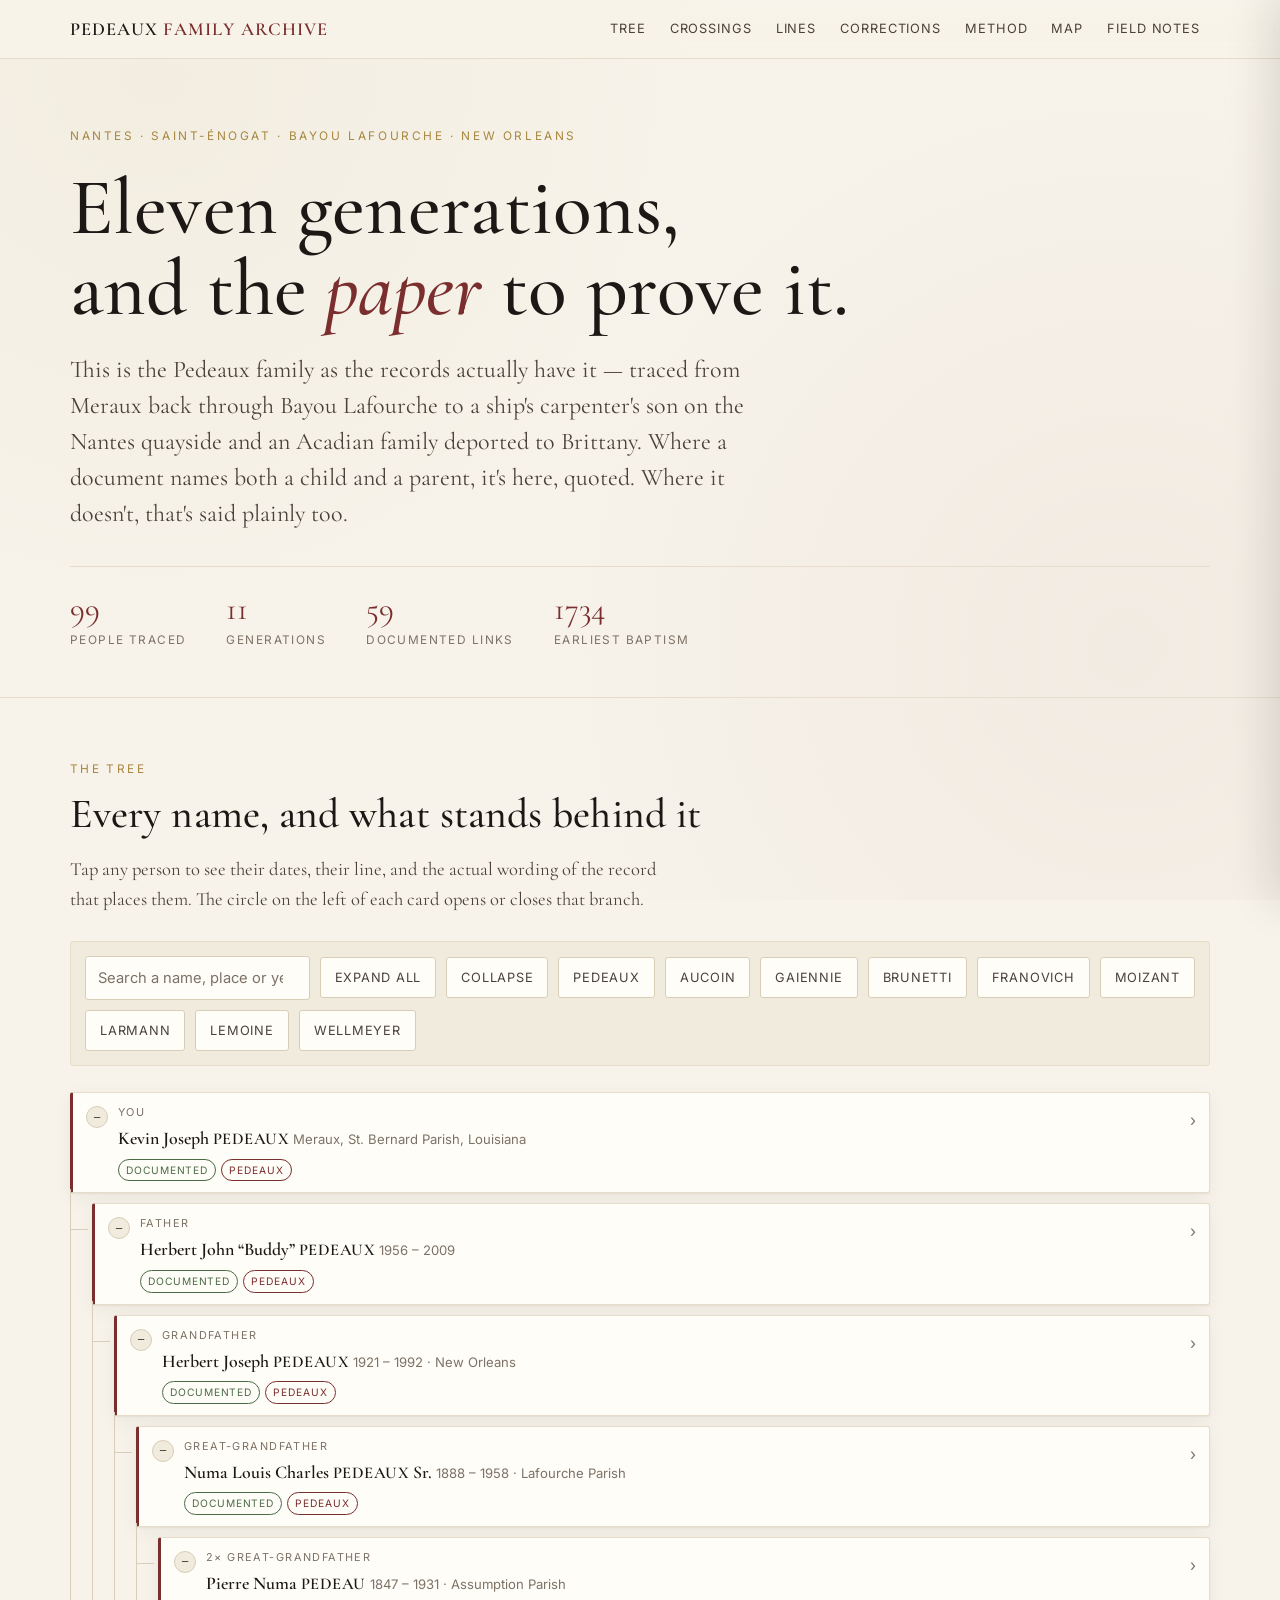
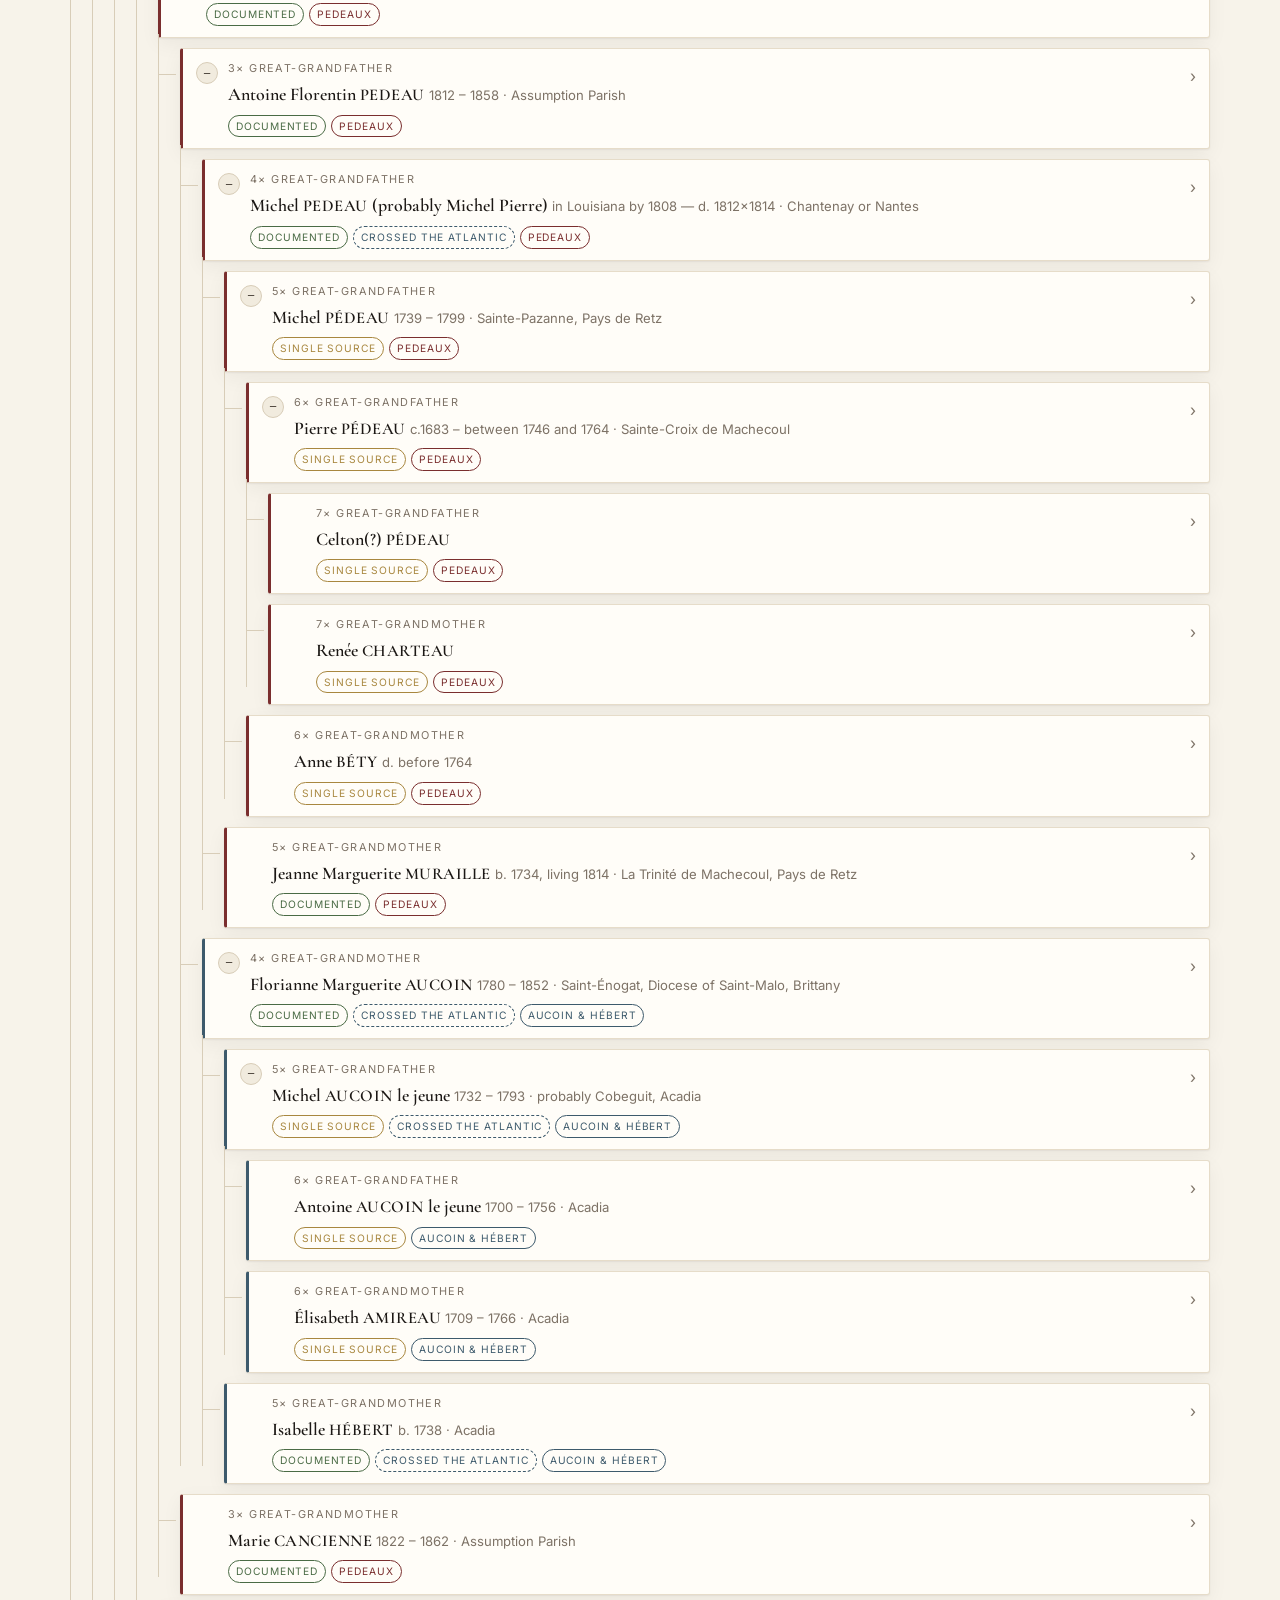
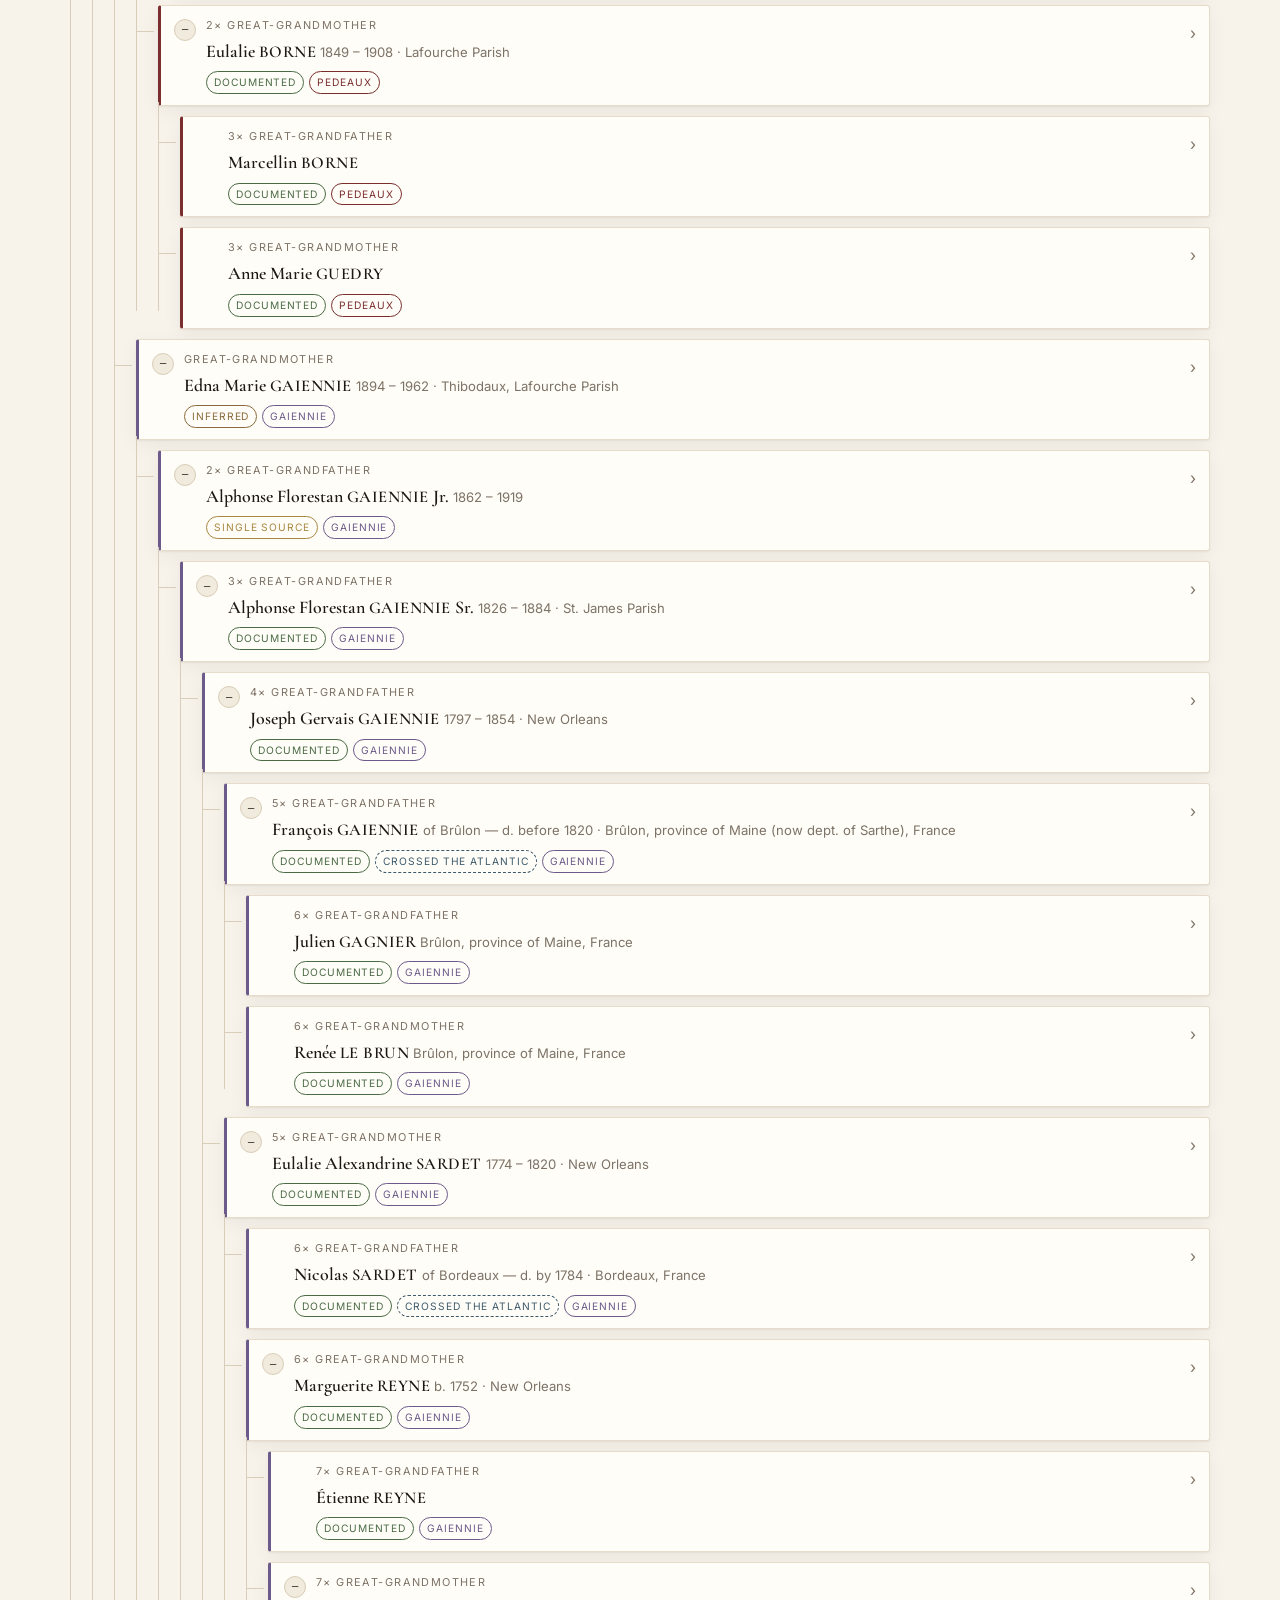
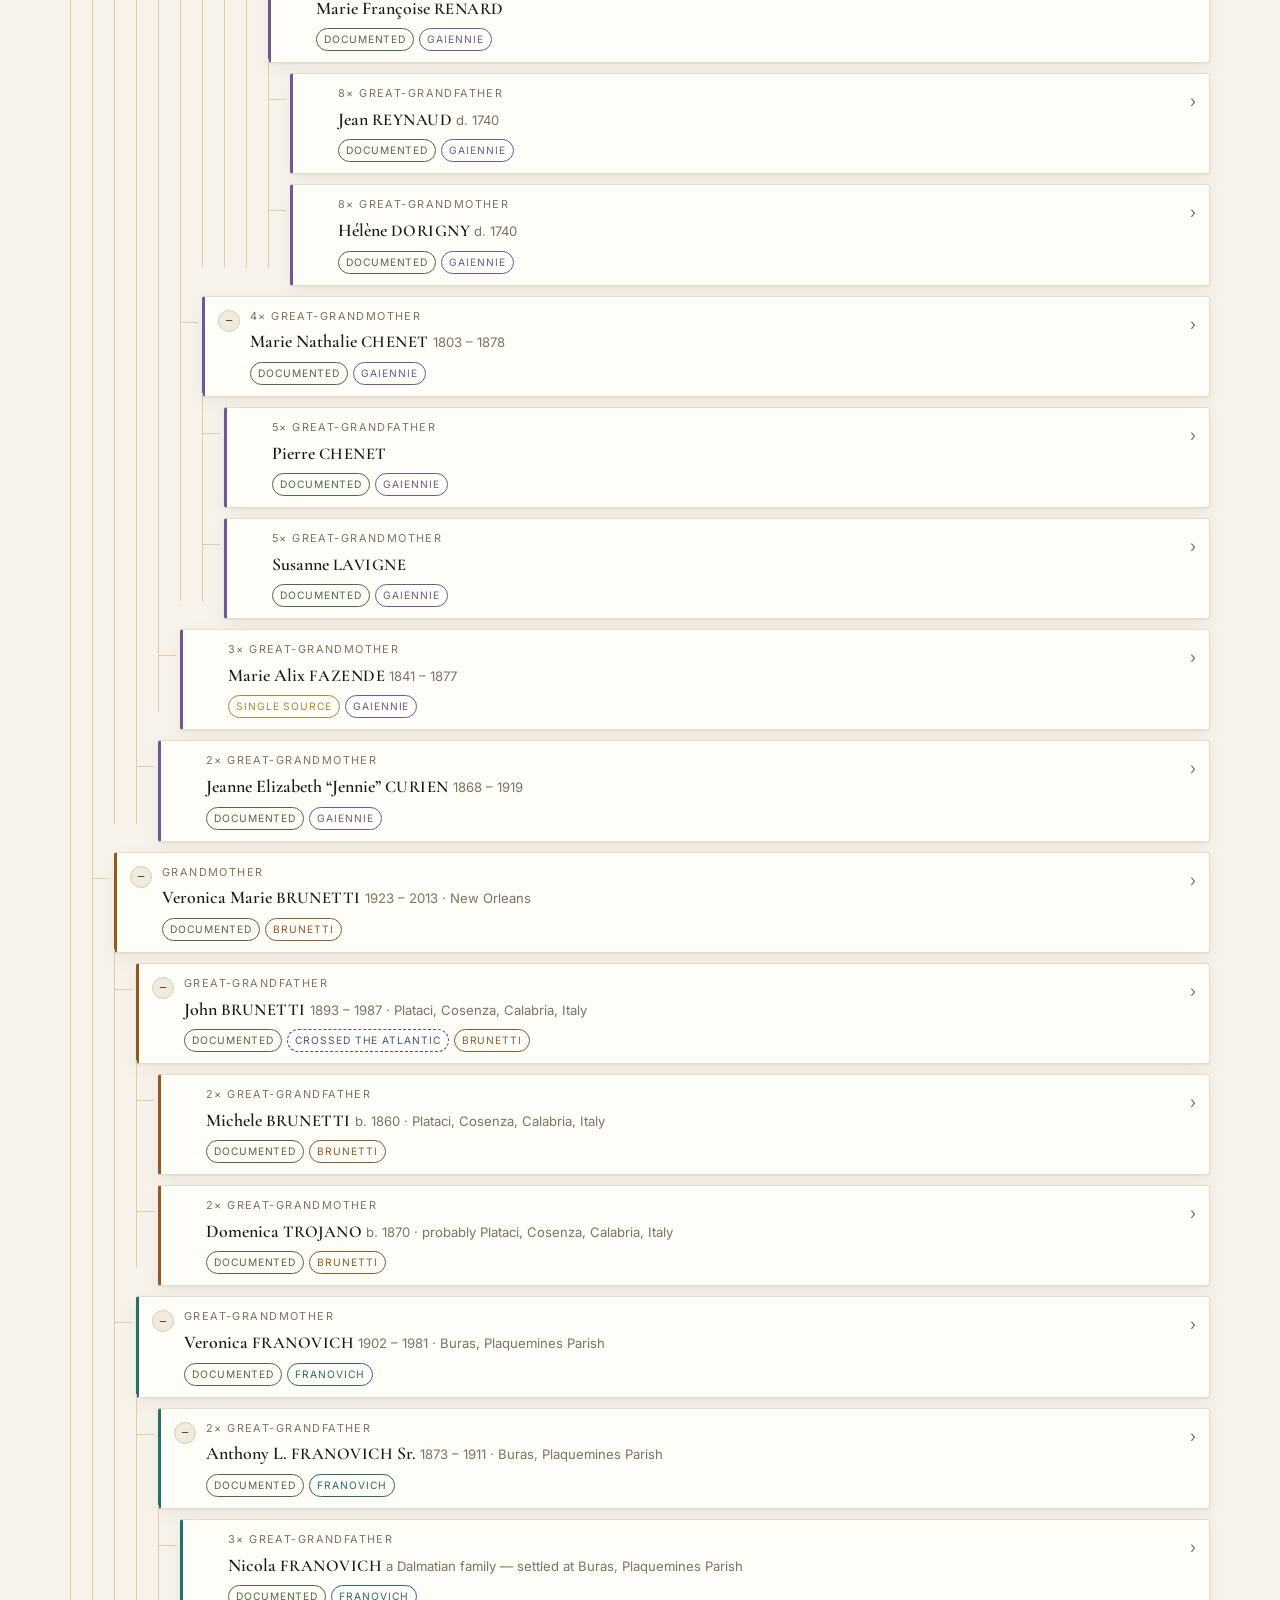
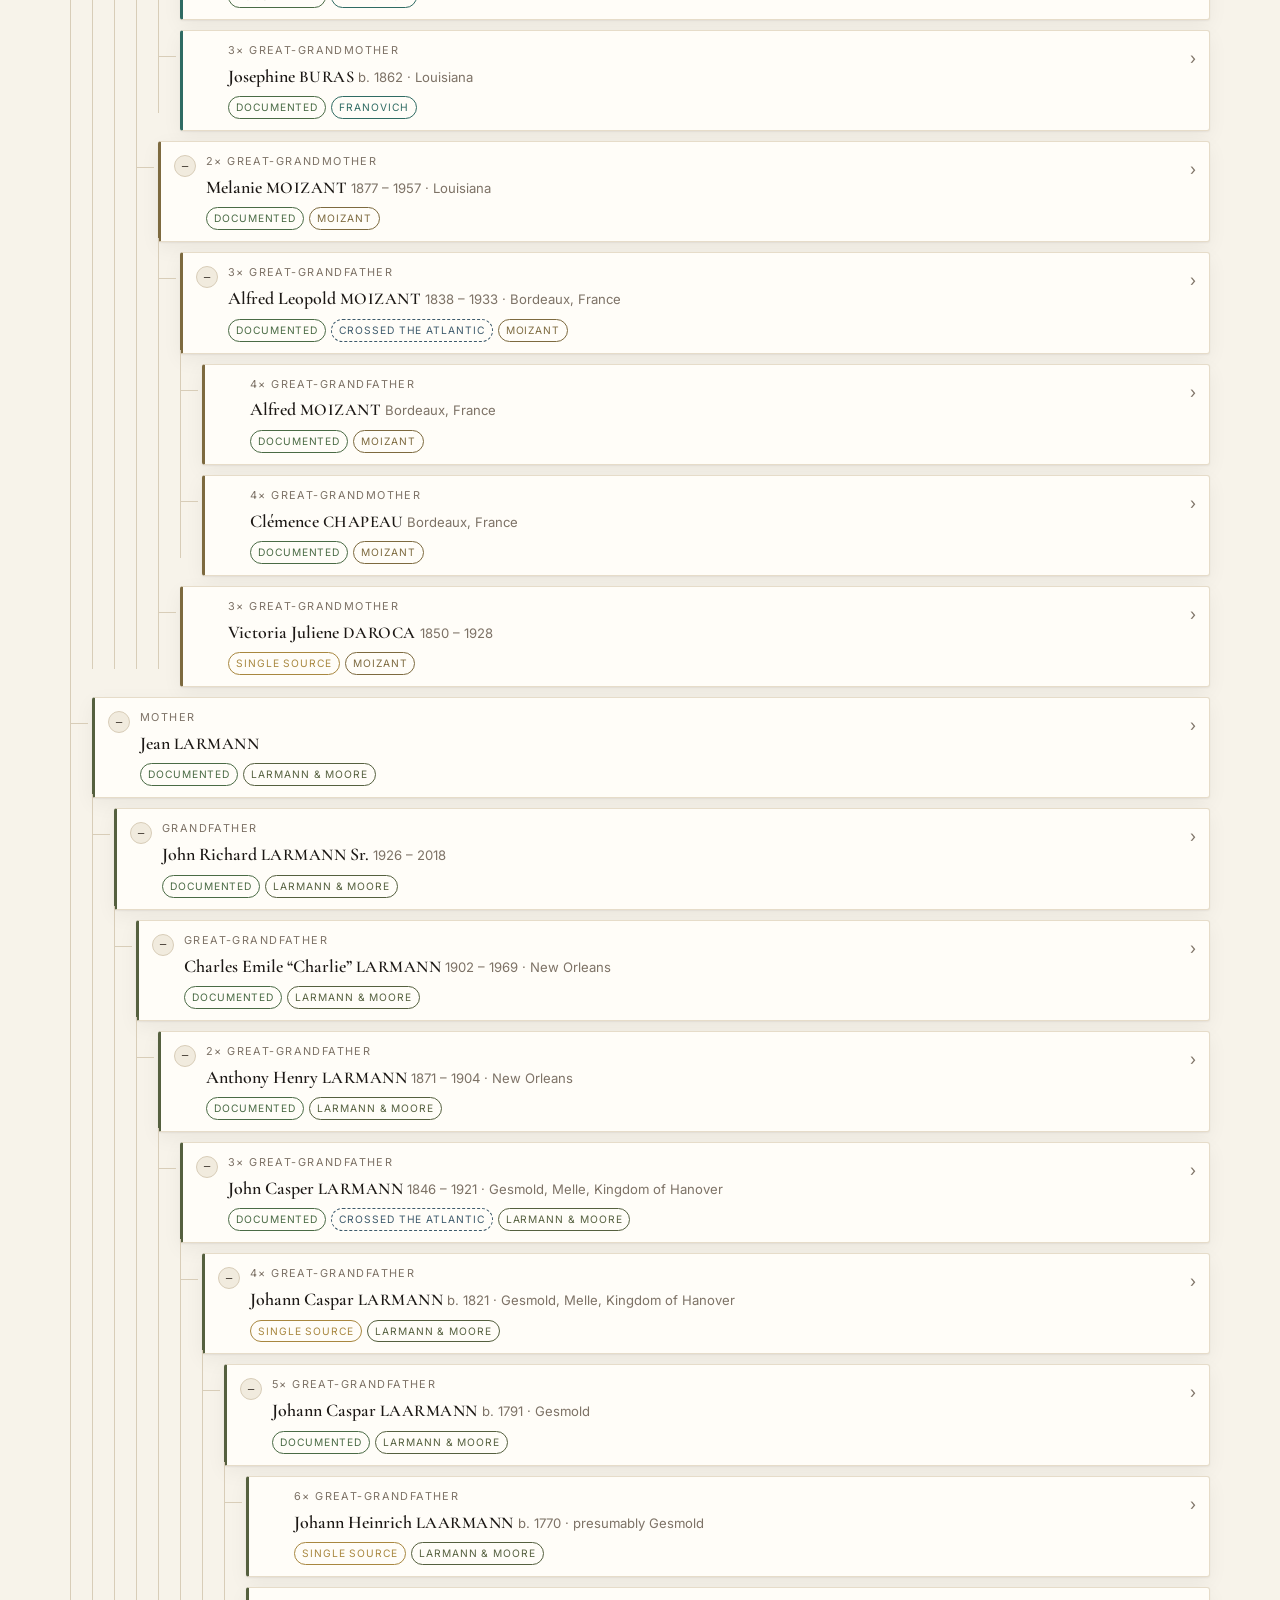
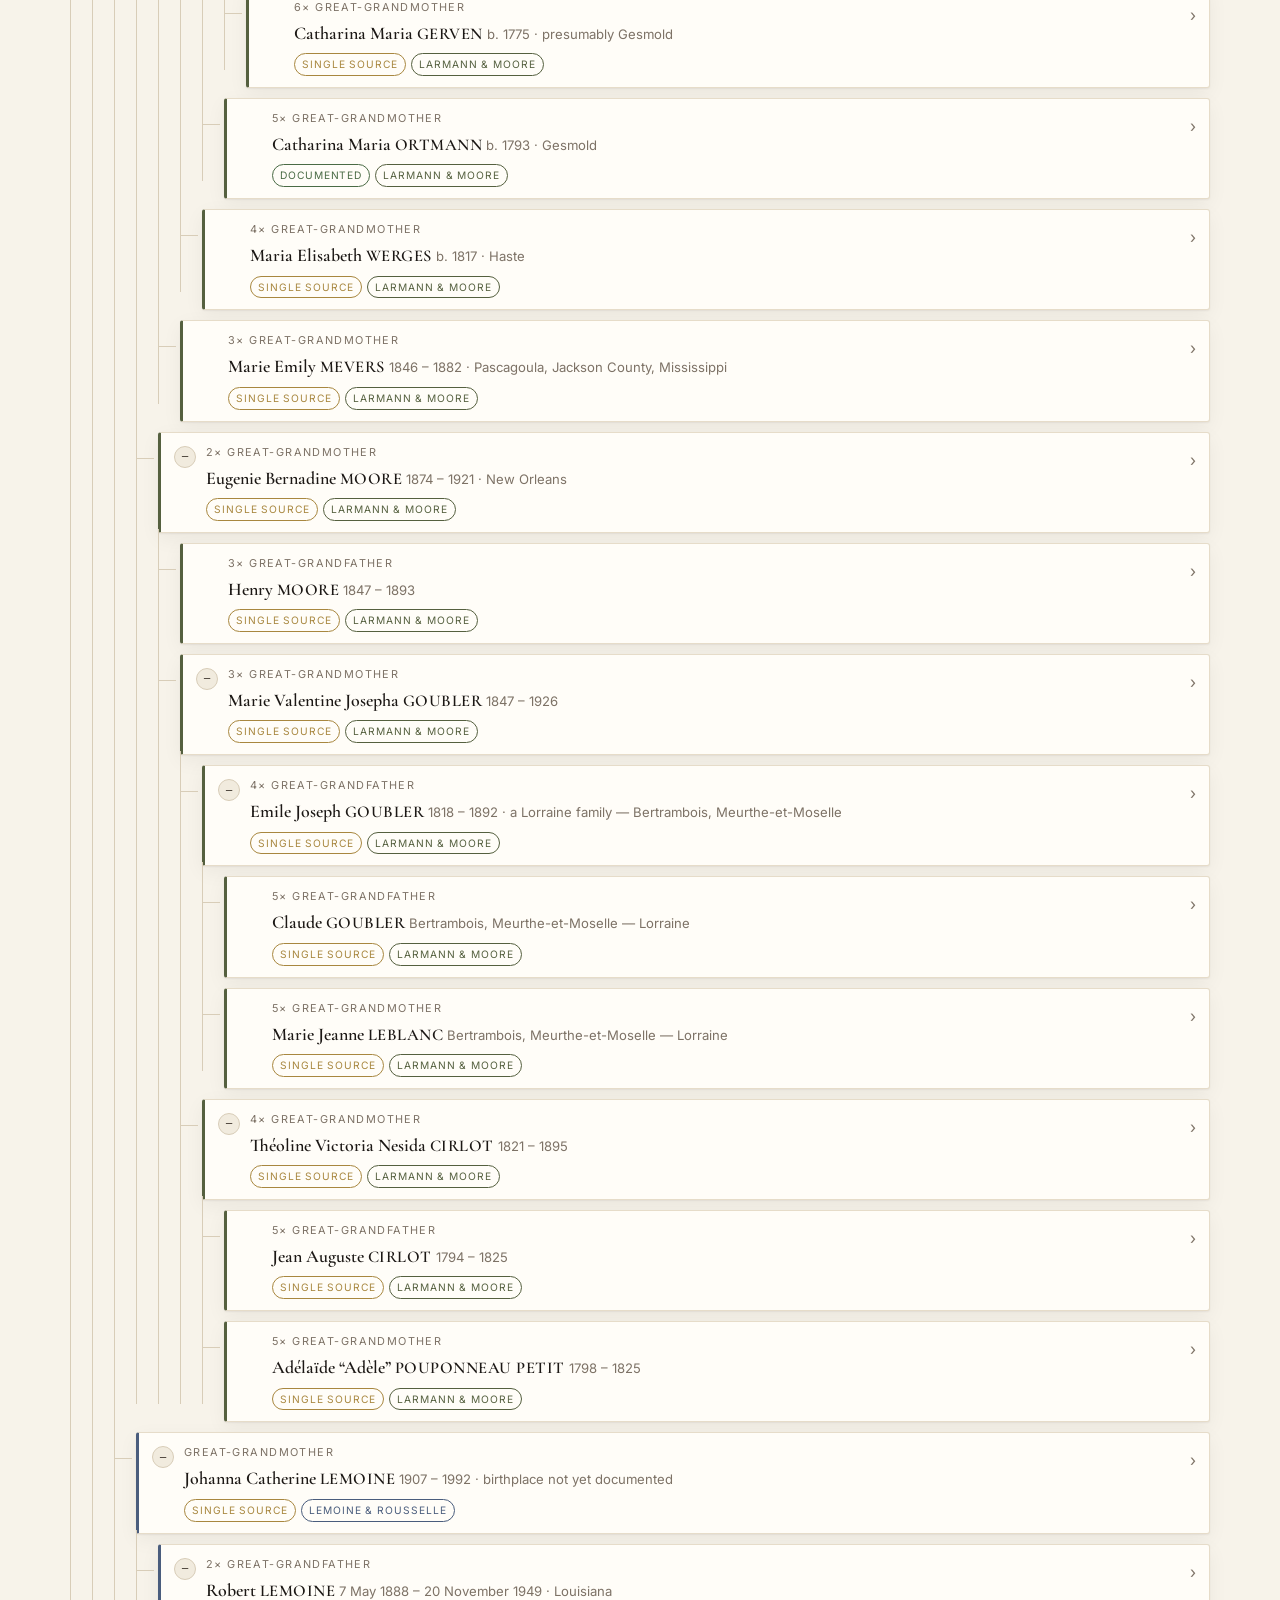
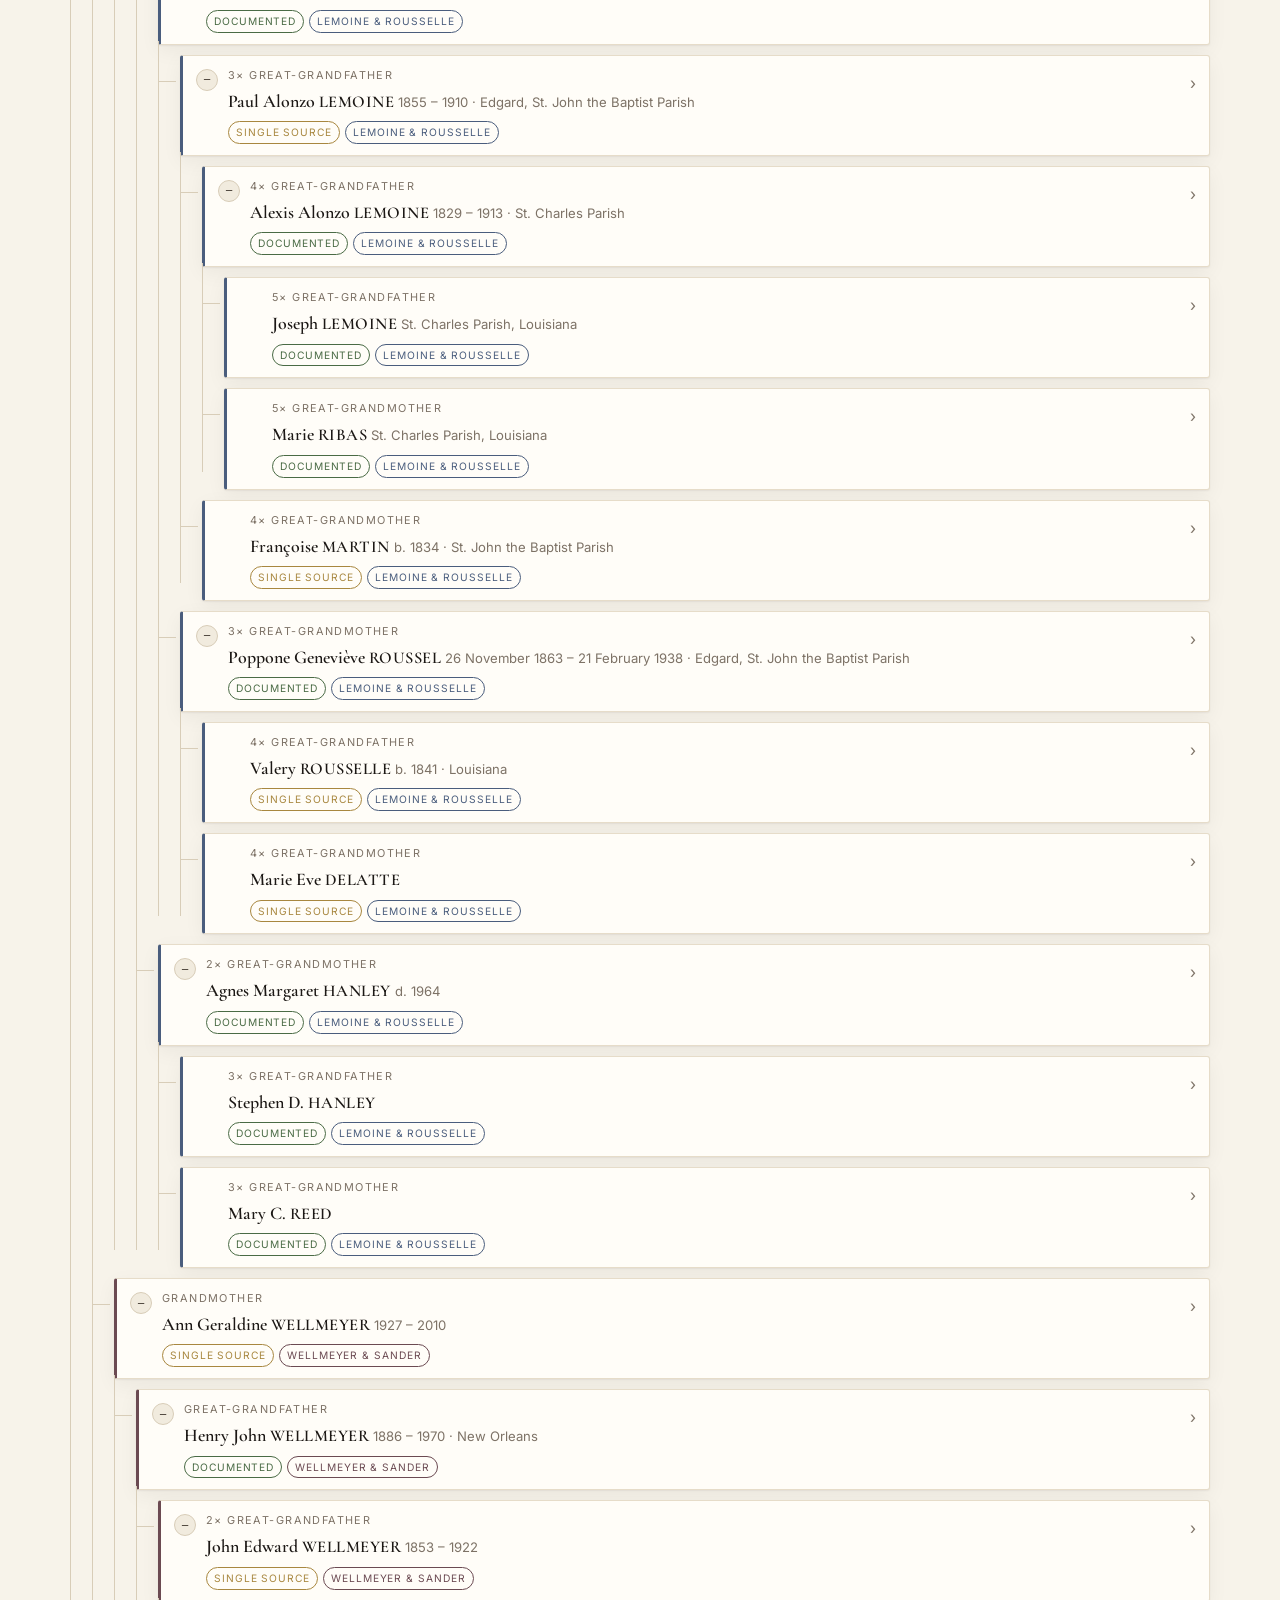
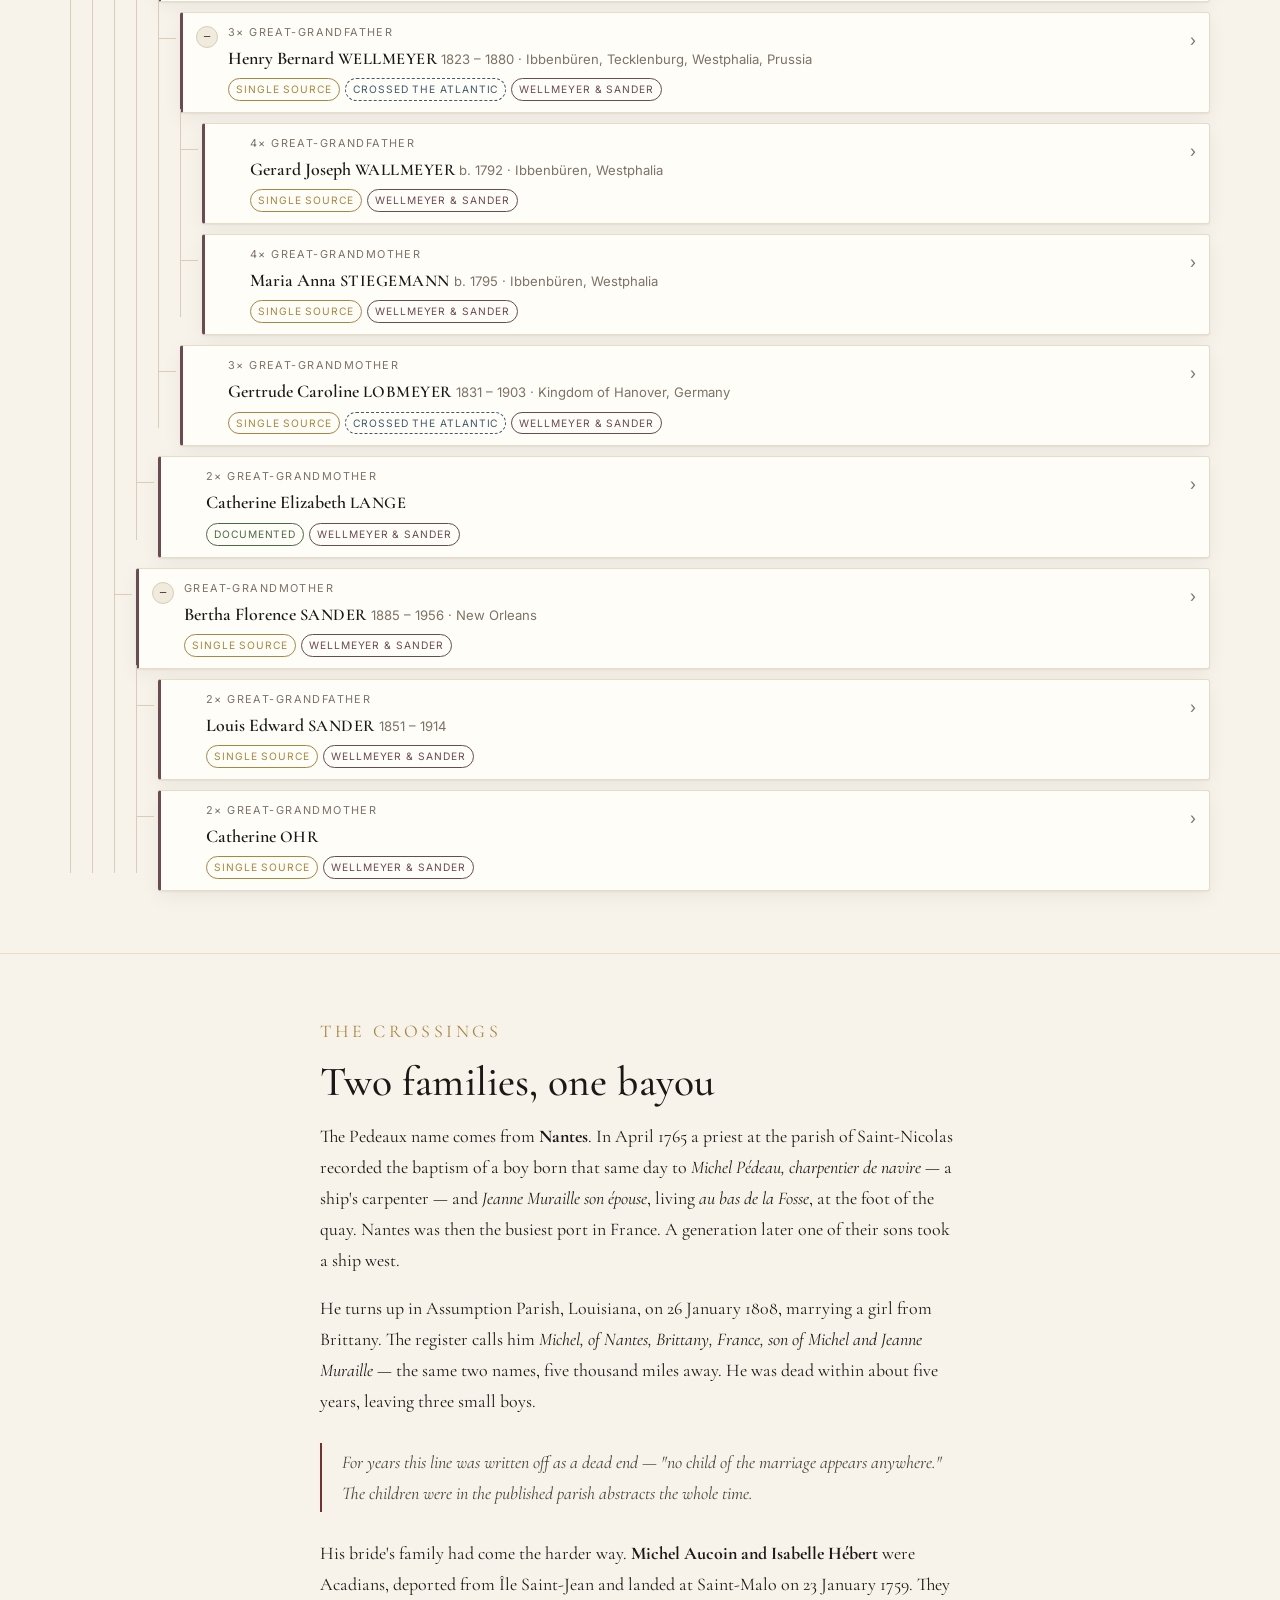
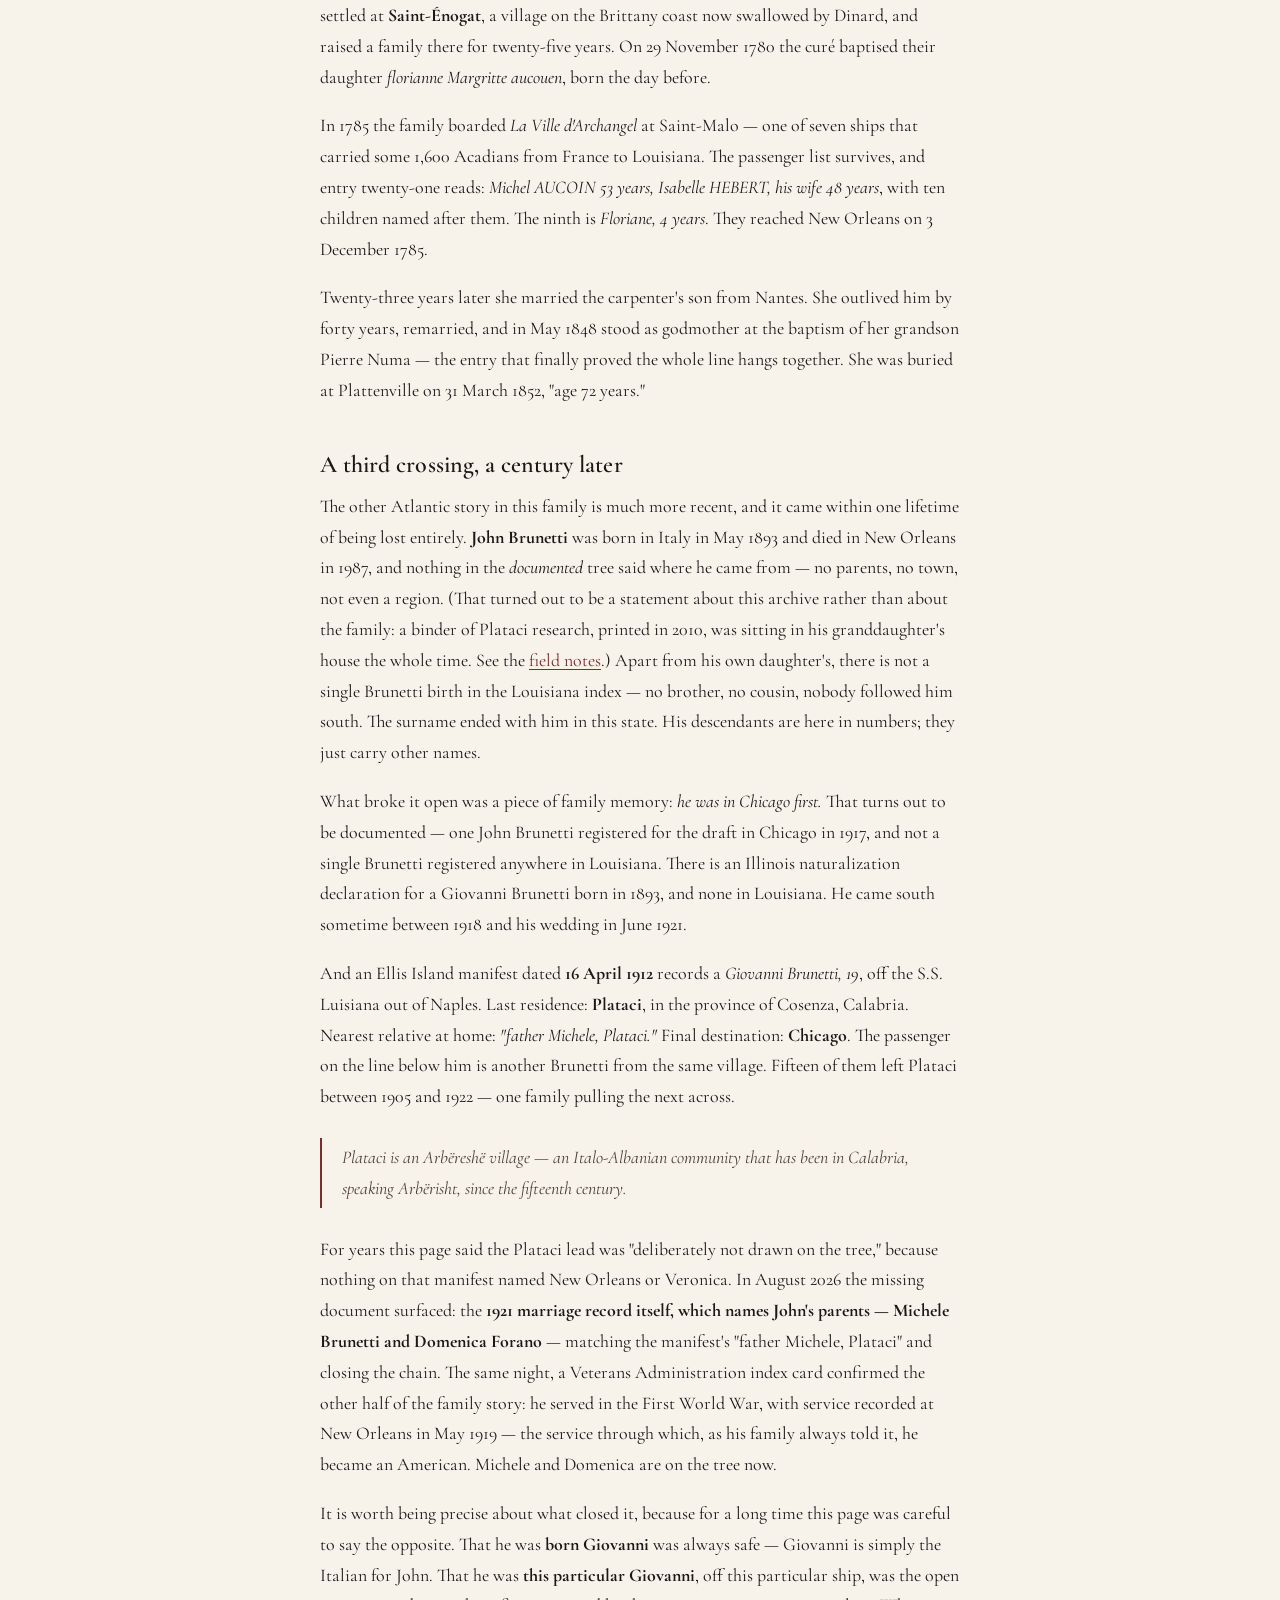
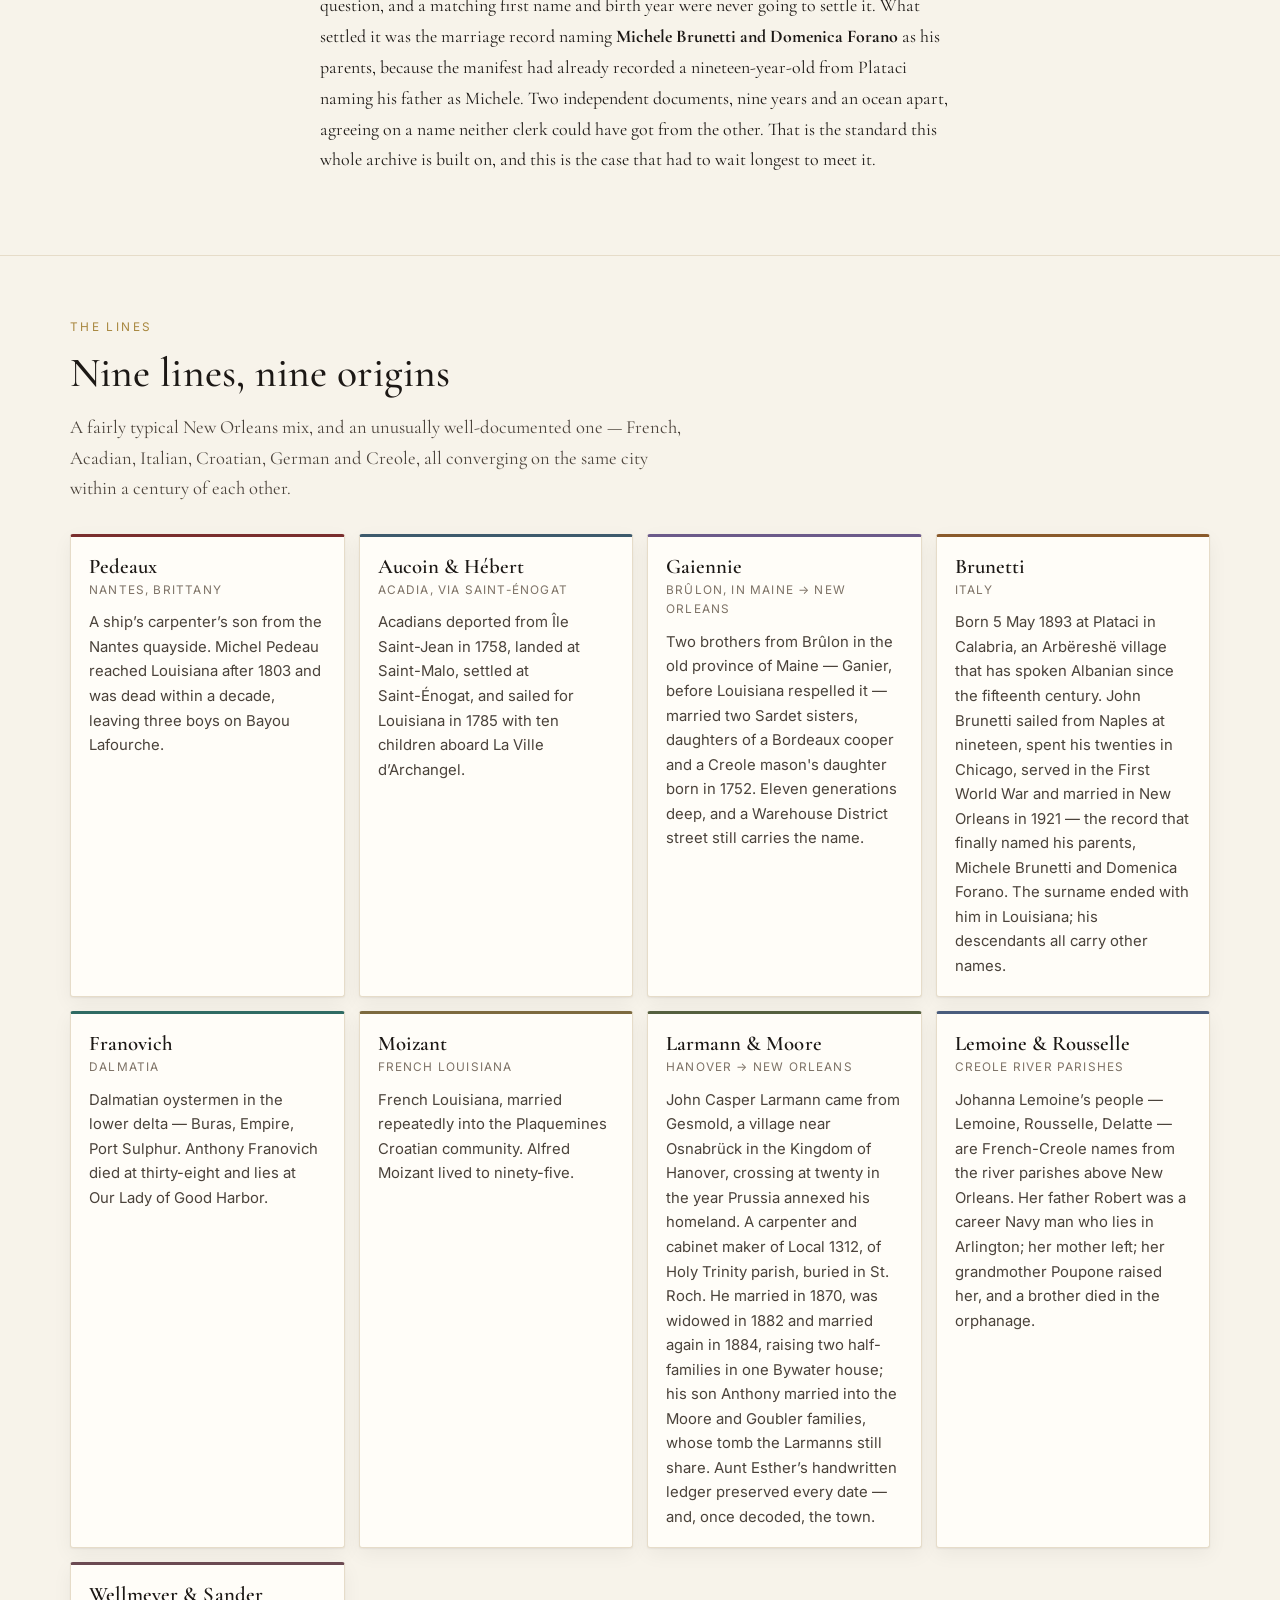
==== index.html @ 918be5b8 "Goubler documented at last, and the Utah story corrected PVT. EMILE THOMAS GOUBLER IS NOW A DOCUMENT" ====
<!doctype html>
<html lang="en">
<head>
<meta charset="utf-8">
<meta name="viewport" content="width=device-width, initial-scale=1, viewport-fit=cover">
<title>The Pedeaux Family Archive — Nantes to New Orleans</title>
<meta name="description" content="A documented family tree from Kevin Pedeaux back to a ship's carpenter's son in Nantes and an Acadian family deported to Brittany. Every link cited to a civil or sacramental record.">
<meta name="theme-color" content="#f7f3ea">

<meta property="og:type" content="website">
<meta property="og:title" content="The Pedeaux Family Archive">
<meta property="og:description" content="Nantes to New Orleans — eleven generations, with the record behind every link.">
<meta property="og:site_name" content="Pedeaux Family Archive">

<link rel="preconnect" href="https://fonts.googleapis.com">
<link rel="preconnect" href="https://fonts.gstatic.com" crossorigin>
<link href="https://fonts.googleapis.com/css2?family=Cormorant+Garamond:ital,wght@0,400;0,500;0,600;1,400&family=Inter:wght@400;500;600&display=swap" rel="stylesheet">
<link rel="stylesheet" href="assets/css/styles.css?v=20260814a">
</head>
<body>

<a class="skip-link" href="#tree-section">Skip to the family tree</a>

<header class="masthead">
  <div class="wrap masthead__inner">
    <a class="masthead__mark" href="#top">Pedeaux <span>Family Archive</span></a>
    <nav class="masthead__nav" aria-label="Sections">
      <a href="#tree-section" class="always">Tree</a>
      <a href="#crossings">Crossings</a>
      <a href="#streams-section">Lines</a>
      <a href="#corrections">Corrections</a>
      <a href="#method">Method</a>
      <a href="map.html" class="always">Map</a>
      <a href="research.html" class="always">Field notes</a>
    </nav>
  </div>
</header>

<main id="top">

  <!-- ── Hero ─────────────────────────────────────────────────────── -->
  <section class="hero">
    <div class="wrap">
      <p class="hero__eyebrow">Nantes · Saint-Énogat · Bayou Lafourche · New Orleans</p>
      <h1>Eleven generations,<br>and the <em>paper</em> to prove it.</h1>
      <p class="hero__lede">
        This is the Pedeaux family as the records actually have it — traced from Meraux back through
        Bayou Lafourche to a ship's carpenter's son on the Nantes quayside and an Acadian family
        deported to Brittany. Where a document names both a child and a parent, it's here, quoted.
        Where it doesn't, that's said plainly too.
      </p>
      <div class="hero__stats">
        <div class="stat"><span class="stat__n" id="stat-people">—</span><span class="stat__l">People traced</span></div>
        <div class="stat"><span class="stat__n" id="stat-gens">—</span><span class="stat__l">Generations</span></div>
        <div class="stat"><span class="stat__n" id="stat-docd">—</span><span class="stat__l">Documented links</span></div>
        <div class="stat"><span class="stat__n" id="stat-year">—</span><span class="stat__l">Earliest baptism</span></div>
      </div>
    </div>
  </section>

  <!-- ── Tree ─────────────────────────────────────────────────────── -->
  <section class="section" id="tree-section">
    <div class="wrap">
      <p class="section__label">The tree</p>
      <h2>Every name, and what stands behind it</h2>
      <p class="section__intro">
        Tap any person to see their dates, their line, and the actual wording of the record that
        places them. The circle on the left of each card opens or closes that branch.
      </p>

      <div class="controls">
        <input id="search" class="controls__search" type="search" placeholder="Search a name, place or year…" aria-label="Search the tree">
        <button class="btn" id="expand-all" type="button">Expand all</button>
        <button class="btn" id="collapse-all" type="button">Collapse</button>
        <button class="btn" type="button" data-branch="pedeaux" aria-pressed="false">Pedeaux</button>
        <button class="btn" type="button" data-branch="aucoin" aria-pressed="false">Aucoin</button>
        <button class="btn" type="button" data-branch="gaiennie" aria-pressed="false">Gaiennie</button>
        <button class="btn" type="button" data-branch="brunetti" aria-pressed="false">Brunetti</button>
        <button class="btn" type="button" data-branch="franovich" aria-pressed="false">Franovich</button>
        <button class="btn" type="button" data-branch="moizant" aria-pressed="false">Moizant</button>
        <button class="btn" type="button" data-branch="larmann" aria-pressed="false">Larmann</button>
        <button class="btn" type="button" data-branch="lemoine" aria-pressed="false">Lemoine</button>
        <button class="btn" type="button" data-branch="wellmeyer" aria-pressed="false">Wellmeyer</button>
        <span id="result-count" style="font-size:.8rem;color:var(--ink-3);letter-spacing:.06em" aria-live="polite"></span>
      </div>

      <div class="tree" id="tree"></div>
    </div>
  </section>

  <!-- ── Crossings ────────────────────────────────────────────────── -->
  <section class="section" id="crossings">
    <div class="wrap prose">
      <p class="section__label">The crossings</p>
      <h2>Two families, one bayou</h2>

      <p>
        The Pedeaux name comes from <strong>Nantes</strong>. In April 1765 a priest at the parish of
        Saint-Nicolas recorded the baptism of a boy born that same day to <em>Michel Pédeau,
        charpentier de navire</em> — a ship's carpenter — and <em>Jeanne Muraille son épouse</em>,
        living <em>au bas de la Fosse</em>, at the foot of the quay. Nantes was then the busiest port
        in France. A generation later one of their sons took a ship west.
      </p>

      <p>
        He turns up in Assumption Parish, Louisiana, on 26 January 1808, marrying a girl from
        Brittany. The register calls him <em>Michel, of Nantes, Brittany, France, son of Michel and
        Jeanne Muraille</em> — the same two names, five thousand miles away. He was dead within about
        five years, leaving three small boys.
      </p>

      <p class="pull">
        For years this line was written off as a dead end — "no child of the marriage appears
        anywhere." The children were in the published parish abstracts the whole time.
      </p>

      <p>
        His bride's family had come the harder way. <strong>Michel Aucoin and Isabelle Hébert</strong>
        were Acadians, deported from Île Saint-Jean and landed at Saint-Malo on 23 January 1759. They
        settled at <strong>Saint-Énogat</strong>, a village on the Brittany coast now swallowed by
        Dinard, and raised a family there for twenty-five years. On 29 November 1780 the curé
        baptised their daughter <em>florianne Margritte aucouen</em>, born the day before.
      </p>

      <p>
        In 1785 the family boarded <em>La Ville d'Archangel</em> at Saint-Malo — one of seven ships
        that carried some 1,600 Acadians from France to Louisiana. The passenger list survives, and
        entry twenty-one reads: <em>Michel AUCOIN 53 years, Isabelle HEBERT, his wife 48 years</em>,
        with ten children named after them. The ninth is <em>Floriane, 4 years</em>. They reached New
        Orleans on 3 December 1785.
      </p>

      <p>
        Twenty-three years later she married the carpenter's son from Nantes. She outlived him by
        forty years, remarried, and in May 1848 stood as godmother at the baptism of her grandson
        Pierre Numa — the entry that finally proved the whole line hangs together. She was buried at
        Plattenville on 31 March 1852, "age 72 years."
      </p>

      <h3>A third crossing, a century later</h3>

      <p>
        The other Atlantic story in this family is much more recent, and it came within one lifetime
        of being lost entirely. <strong>John Brunetti</strong> was born in Italy in May 1893 and died
        in New Orleans in 1987, and nothing in the <em>documented</em> tree said where he came from —
        no parents, no town, not even a region. (That turned out to be a statement about this
        archive rather than about the family: a binder of Plataci research, printed in 2010, was
        sitting in his granddaughter's house the whole time. See the
        <a href="research.html#plataci-binder">field notes</a>.) Apart from his own daughter's, there is not a single Brunetti
        birth in the Louisiana index — no brother, no cousin, nobody followed him south. The surname
        ended with him in this state. His descendants are here in numbers; they just carry other
        names.
      </p>

      <p>
        What broke it open was a piece of family memory: <em>he was in Chicago first.</em> That turns
        out to be documented — one John Brunetti registered for the draft in Chicago in 1917, and not
        a single Brunetti registered anywhere in Louisiana. There is an Illinois naturalization
        declaration for a Giovanni Brunetti born in 1893, and none in Louisiana. He came south
        sometime between 1918 and his wedding in June 1921.
      </p>

      <p>
        And an Ellis Island manifest dated <strong>16 April 1912</strong> records a
        <em>Giovanni Brunetti, 19</em>, off the S.S. Luisiana out of Naples. Last residence:
        <strong>Plataci</strong>, in the province of Cosenza, Calabria. Nearest relative at home:
        <em>"father Michele, Plataci."</em> Final destination: <strong>Chicago</strong>. The passenger
        on the line below him is another Brunetti from the same village. Fifteen of them left Plataci
        between 1905 and 1922 — one family pulling the next across.
      </p>

      <p class="pull">
        Plataci is an Arbëreshë village — an Italo-Albanian community that has been in Calabria,
        speaking Arbërisht, since the fifteenth century.
      </p>

      <p>
        For years this page said the Plataci lead was "deliberately not drawn on the tree,"
        because nothing on that manifest named New Orleans or Veronica. In August 2026 the missing
        document surfaced: the <strong>1921 marriage record itself, which names John's parents —
        Michele Brunetti and Domenica Forano</strong> — matching the manifest's "father Michele,
        Plataci" and closing the chain. The same night, a Veterans Administration index card
        confirmed the other half of the family story: he served in the First World War, with
        service recorded at New Orleans in May 1919 — the service through which, as his family
        always told it, he became an American. Michele and Domenica are on the tree now.
      </p>

      <p>
        It is worth being precise about what closed it, because for a long time this page was careful
        to say the opposite. That he was <strong>born Giovanni</strong> was always safe — Giovanni is
        simply the Italian for John. That he was <strong>this particular Giovanni</strong>, off this
        particular ship, was the open question, and a matching first name and birth year were never
        going to settle it. What settled it was the marriage record naming <strong>Michele Brunetti
        and Domenica Forano</strong> as his parents, because the manifest had already recorded a
        nineteen-year-old from Plataci naming his father as Michele. Two independent documents, nine
        years and an ocean apart, agreeing on a name neither clerk could have got from the other.
        That is the standard this whole archive is built on, and this is the case that had to wait
        longest to meet it.
      </p>
    </div>
  </section>

  <!-- ── Streams ──────────────────────────────────────────────────── -->
  <section class="section" id="streams-section">
    <div class="wrap">
      <p class="section__label">The lines</p>
      <h2>Nine lines, nine origins</h2>
      <p class="section__intro">
        A fairly typical New Orleans mix, and an unusually well-documented one — French, Acadian,
        Italian, Croatian, German and Creole, all converging on the same city within a century of
        each other.
      </p>
      <div class="streams" id="streams"></div>
    </div>
  </section>

  <!-- ── Corrections ──────────────────────────────────────────────── -->
  <section class="section" id="corrections">
    <div class="wrap">
      <p class="section__label">Corrections</p>
      <h2>Things the internet has wrong</h2>
      <p class="section__intro">
        Published family trees repeat each other. These are places where a primary record contradicts
        what's widely posted online — worth knowing before you copy anything from elsewhere.
      </p>

      <ul class="corrections">
        <li>
          <div class="was">Find a Grave says</div>
          <div class="now">Michel Pedeau died 22 September 1811, aged 44.</div>
          <div class="why">He can't have. His son Antoine Florentin was born 1 November 1812 — conceived around February of that year. Michel died sometime between early 1812 and November 1814, when Florence remarried. The c.1767 birth year everyone cites was back-calculated from that same bad burial date, so it's unreliable too.</div>
        </li>
        <li>
          <div class="was">An Ancestry user tree says</div>
          <div class="now">Antoine Florentin Pedeau died in 1854.</div>
          <div class="why">The burial register puts it at 7 August 1858, "age 45 years" — which matches his 1812 baptism exactly. His daughter Rosalia Florence was born in March 1855, after the supposed death.</div>
        </li>
        <li>
          <div class="was">WeRelate says</div>
          <div class="now">Florence Aucoin died 30 March 1872.</div>
          <div class="why">The Plattenville burial register: 31 March 1852, age 72. An 1872 death would make her ninety-one and contradict her own recorded age.</div>
        </li>
        <li>
          <div class="was">Find a Grave says</div>
          <div class="now">Philip Joseph Pedeaux was born 26 February 1872 at Edgard, St. John the Baptist Parish.</div>
          <div class="why">He was christened <em>Antoine Philippe Joseph</em> on 20 April 1872 at St. Philomena, Labadieville, born 25 February — named for his grandfather. The family didn't reach St. John the Baptist Parish until the 1930 census.</div>
        </li>
        <li>
          <div class="was">Find a Grave says</div>
          <div class="now">Numa Louis Charles Pedeaux Sr. died 10 July 1958, born in New Orleans.</div>
          <div class="why">The state index says 17 July, matching the death notices his own memorial cites. And there are only two Pedeaux births in the entire Louisiana index — neither is his. Registration wasn't required outside Orleans Parish until 1918.</div>
        </li>
        <li>
          <div class="was">The deGruy family history says</div>
          <div class="now">Marie Nathalie Chenet was born in 1782.</div>
          <div class="why">Her 1820 marriage record gives her age as seventeen, putting her birth around 1803. The same site carries both dates on different pages; the register settles it.</div>
        </li>
        <li>
          <div class="was">Find a Grave says</div>
          <div class="now">John Richard Larmann Sr. died 30 November 2018.</div>
          <div class="why">Its own metadata and both published obituaries say 30 December, and the funeral was 5 January 2019.</div>
        </li>
        <li>
          <div class="was">Find a Grave says</div>
          <div class="now">Numa Pedeaux married Eulalie Borne on 17 April 1871.</div>
          <div class="why">The St. Philomena register says 27 April 1871 — and, as a bonus, names Eulalie's parents, Marcellin Borne and Anne Marie Guedry.</div>
        </li>
        <li>
          <div class="was">Acadians in Gray says</div>
          <div class="now">Florence Aucoin's second husband was François Allain le jeune.</div>
          <div class="why">The Plattenville register records her 26 November 1814 remarriage under the heading "BARIOT, BARIAU, VARIOT, BARRILLEAU" — the groom was François Bariot. Cormier's own summary line ("the Aucoin daughters married into the Potier, Pedeau, and Barrilleaux families") agrees with the register; only his Allain paragraph doesn't.</div>
        </li>
        <li>
          <div class="was">The 1900 census says</div>
          <div class="now">"Mary Pedaux, b. 1812, Mother" lived in Numa's Lafourche household.</div>
          <div class="why">His mother Marie Cancienne had been dead thirty-eight years by then — the burial register has her buried 12 May 1862. The old woman in the household is almost certainly his mother-in-law, Anne Marie Guedry Borne; census takers routinely wrote "mother" for a mother-in-law.</div>
        </li>
        <li>
          <div class="was">A RootsWeb family file says</div>
          <div class="now">Casper and Emily's eldest son was John Henry Larmann, born 26 August 1871.</div>
          <div class="why">He was <em>Anthony</em> Henry. Nine records say so — his daughters' Orleans birth records spell it out in full, and so do the 1880 and 1900 censuses, his voter registration, his marriage act, his death record and his own daughter's ledger. His brother Henry's 1938 obituary settles it by listing Anthony and John C. as two different men. This one mattered: he is a direct ancestor.</div>
        </li>
        <li>
          <div class="was">Henry Casper Larmann's 1938 death certificate says</div>
          <div class="now">His mother was Amelia Mevis.</div>
          <div class="why">Emily Mevers died in February 1882. Henry was born in May 1889 — seven years later. His mother was Louisa Ehmann, Casper's second wife, as his own birth record and the 1900 census both show. Whoever gave the information in 1938 named the wrong wife, and any tree built from that certificate alone will hang six children on a woman who was already dead.</div>
        </li>
        <li>
          <div class="was">The deGruy family history says</div>
          <div class="now">Gervais Gaiennie's mother was "Eugenie Sardet (1756–1804)."</div>
          <div class="why">Her own baptism says Eulalie Alexandrine Sardet, born 5 January 1774 at New Orleans — eighteen years later than the family history has it. Eugénie was her youngest sister. The 1793 St. James marriage record and Gervais's own 1797 baptism both confirm Eulalie as the wife and mother.</div>
        </li>
      </ul>
    </div>
  </section>

  <!-- ── Method ───────────────────────────────────────────────────── -->
  <section class="section" id="method">
    <div class="wrap prose">
      <p class="section__label">Method</p>
      <h2>How to read this</h2>

      <p>
        One rule governs everything here: <strong>a link is only recorded when a document names both
        the child and the parent.</strong> A shared surname is not evidence. That rule is why this
        research spent a week refusing to connect a real eighteenth-century Michel Pedeau to a real
        nineteenth-century Pedeaux family — until a register was found with both of them in it.
      </p>

      <h3>The three badges</h3>
      <p>
        <strong>Documented</strong> means a civil or sacramental record names both people.
        <strong>Single source</strong> means it's probably right but rests on one source, often a
        user-submitted memorial. <strong>Inferred</strong> means the circumstances are strong but no
        document says it yet — for example, Veronica Franovich's parents, named by every
        circumstance of the Buras household she grew up in and by no record yet read.
      </p>
      <p>
        Badges are meant to move, in both directions. Ann Wellmeyer sat at <em>inferred</em> for a
        year on the strength of her place in the family tomb, until Judy Gifford's notes named her
        parents in writing and moved her up. Casper Larmann's grandfather went the other way: he
        was marked <em>documented</em> here until someone asked how sure we really were, and the
        honest answer was that the baptism act proving that link had never actually been read. He
        is back at <em>single source</em> until it is.
      </p>

      <h3>Where the records came from</h3>
      <p>
        Most of the pre-1900 material is from the <strong>Diocese of Baton Rouge</strong>, which has
        published twenty-three volumes of sacramental abstracts covering 1707 to 1905 as free PDFs.
        Nine volumes were searched for this. The Louisiana material after 1877 is from the
        <strong>Secretary of State's public vital records index</strong>, which carries Orleans Parish
        births from 1790, statewide deaths to about 1976, and marriages with no waiting period at all
        — a marriage licence is the cheapest way to jump a generation, since it names both sets of
        parents. The French material is from the departmental archives of
        <strong>Loire-Atlantique</strong> and <strong>Ille-et-Vilaine</strong>, whose registers are
        online as scanned images with no name index — you page through them by hand.
      </p>
      <p>
        And in August 2026 a fourth kind of source arrived: <strong>the family's own papers</strong>.
        Judy Larmann Gifford sent a photocopy of her great-aunt Esther's handwritten ledger and her
        own tree notes, and nearly every date in them has since checked out against the state index —
        the full story is on the <a href="research.html">field notes page</a>.
      </p>

      <h3>Lately answered</h3>
      <p>
        <strong>The German towns — both found, in one night.</strong> On 10 August 2026 the two
        oldest questions on this side of the family fell within an hour of each other. The
        Wellmeyers came from <strong>Ibbenbüren</strong> in Westphalia, where Bernard Heinrich
        Wallmeyer was christened on 1 July 1823. The Larmanns came from <strong>Gesmold</strong>,
        a village near Osnabrück in the Kingdom of Hanover — the town Aunt Esther wrote in her
        ledger as something like "Gruswald," a word no one has been able to read for a century.
        His baptism act was then read in the village's own register: born 5 April 1846, baptised
        the seventh, son of a <em>Neubauer</em> — a new-settler farmer — at Weringhof. The two
        villages are about thirty miles apart. Two branches of the same New Orleans family, from
        the same corner of Germany, without ever knowing it.
      </p>
      <p>
        <strong>The Lemoines — a generation restored.</strong> Johanna Lemoine, unplaced for
        years, has her story back. Her father was <em>Robert</em> Lemoine, a career Navy man who
        lies in Arlington National Cemetery; her mother was <strong>Agnes Hanley</strong>, married
        in 1906, who left when the children were small; and her grandmother Poupone raised her, so
        Johanna called her grandmother "mother," which is how the written tree lost a generation
        for a while. Agnes's own 1964 obituary, found the same night, names Johanna as her
        daughter and settles it. The research page tells the whole story, battleship spoon
        included.
      </p>
      <p>
        <strong>Alexis Lemoine, who was the wall.</strong> For a long time the oldest Lemoine we
        could name was Alonzo, and behind him nothing. A man called Alexis Lemoine kept appearing
        at the edge of the record — he stood as godfather at Poupone's baptism at Edgard in 1864,
        two decades before she married a Lemoine — and the guess was that he was Alonzo's father
        or uncle. He was his <strong>father</strong>. Alonzo's own name turns out to be
        <em>Paul</em> Alonzo, Alexis's to be <em>Alexis Alonzo</em>, and the Edgard registers carry
        the pair of them. The Lemoine line now runs a generation deeper than it did.
      </p>
      <p>
        <strong>Casper Larmann got his life back.</strong> The Larmann immigrant has been a set of
        dates for two years. His obituary, transcribed in a file Judy Gifford sent in August 2026,
        gives him a trade and a parish for the first time: he was a <strong>carpenter and cabinet
        maker</strong>, a union man of the United Brotherhood of Carpenters and Joiners, Local No.
        1312; his church was <strong>Holy Trinity</strong>, the German national parish; he died at
        home on Dauphine Street in the Bywater and was buried in <strong>St. Roch Cemetery</strong>
        — the same ground as the Goublers, who lived three blocks away and would not marry into
        this family for another generation.
      </p>

      <p>
        <strong>The Lemoine wall came down.</strong> For as long as this archive has existed, the
        oldest Lemoine anyone could name was Alonzo, and behind him nothing — the one branch of
        this family with no other shore. On 11 August 2026 the Archdiocese's own published
        abstract of the Edgard register produced Alexis's baptism, and with it two names never
        spoken in this family: <strong>Joseph Lemoine and Marie Ribas</strong>. Born the fourth of
        February 1829, baptised the twenty-second of November, sponsors Pierre Gravois and Marie
        Latour, <em>"all of St. Charles Parish"</em> — which also moves the family one parish
        downriver from where the tree had them. <strong>Ribas</strong> is a Spanish name on a
        French-Creole river, and a Rivas household headed by an Antoine "de Santo Yago" was living
        in that same parish in those same years.
      </p>

      <h3>What's still open</h3>
      <p>
        <strong>Which Michel crossed.</strong> Michel Pédeau and Jeanne Muraille had <em>two</em>
        surviving sons named Michel — André, born 1765, and Pierre, born 1777. Both fit the Louisiana
        record. In August 2026 the 1810 census finally tipped the scale: Michel's Assumption Parish
        household held no man of forty-five or over, which fits Pierre — then thirty-three — and sits
        badly with André, just past forty-five. The Nantes side has now been checked: every city
        death table from 1793 to 1852 was read page by page, and the only Michel Pédeau who dies at
        Nantes in those sixty years is the father, on 30 December 1799. Neither brother died in the
        city. Probable, not yet proven: Chantenay-sur-Loire kept its own registers, and they still
        get the last word.
      </p>
      <p>
        <strong>Why the children went to the orphanage.</strong> The family always said it was
        Poupone's death that did it — but her baptismal certificate and the family's own record
        now put her death in 1938, not 1915. She outlived the orphanage years by more than twenty.
        So the reason is unknown again, and so is the name of Johanna's brother who died there.
      </p>
      <p>
        <strong>Where the Lemoines came from.</strong> Every other line on this tree now reaches a
        named town in Europe or an Acadian village. The Lemoines and Rousselles do not. They run
        back to Edgard and Lucy in the river parishes and simply stop there, in the 1820s, without
        ever crossing the ocean on paper. It is the last branch with no other shore, and it is the
        one this family is closest to by blood memory — the country John Larmann was taken to as a
        boy. The <a href="research.html#open">field notes</a> keep the full list of what's open.
      </p>
    </div>
  </section>

  <footer class="foot">
    <div class="wrap">
      <div class="foot__rule"></div>
      <p>
        Compiled for the Pedeaux family. Research and citations are current as of August 2026 —
        corrections and family memory are very welcome, and both change what's written here.
      </p>
      <p>
        <strong>Every claim on this site, audited and downloadable.</strong>
        In August 2026 each factual assertion here was catalogued with its citation and its
        provenance — whether a document image sits in this repository, whether a family member
        supplied it, whether it came from an online index that was actually opened, or whether it
        rests on nothing checkable. Of 267 claims, 89 have a source that can be pointed at and
        <strong>121 are marked [UNVERIFIED] on the page itself</strong>, meaning the volume-and-page
        citation was inherited from earlier research and has not been re-checked. Those marks are
        deliberate. A family history that cannot show its working is just a story.
        <a href="research/claims-ledger.csv" download>Download the claims ledger (CSV)</a>.
      </p>
      <p>
        Principal sources:
        <a href="https://diobr.org/archives-publications" target="_blank" rel="noopener noreferrer">Diocese of Baton Rouge sacramental records</a> ·
        <a href="https://www.sos.la.gov/HistoricalResources/ResearchHistoricalRecords/Pages/OnlinePublicVitalRecordsIndex.aspx" target="_blank" rel="noopener noreferrer">Louisiana Secretary of State vital records index</a> ·
        <a href="https://archives-numerisees.nantes.fr/" target="_blank" rel="noopener noreferrer">Archives municipales de Nantes</a> ·
        <a href="https://archives-en-ligne.ille-et-vilaine.fr/thot_internet/" target="_blank" rel="noopener noreferrer">Archives d'Ille-et-Vilaine</a> ·
        <a href="https://www.acadian.org/culture/louisiana/ships-transportation-acadians-louisiana/la-ville-darchangel-acadian-passenger-list/" target="_blank" rel="noopener noreferrer">La Ville d'Archangel passenger list</a> ·
        <a href="https://degruyfamily.wordpress.com/" target="_blank" rel="noopener noreferrer">deGruy Family History</a>
      </p>
      <p>&copy; <span id="year">2026</span> Kevin Pedeaux</p>
    </div>
  </footer>

</main>

<div class="scrim" id="scrim" aria-hidden="true"></div>

<aside class="panel" id="panel" role="dialog" aria-modal="true" aria-labelledby="panel-name" aria-hidden="true">
  <div class="panel__head" id="panel-branch">
    <div class="panel__title">
      <h3 id="panel-name">—</h3>
      <div class="panel__dates" id="panel-dates"></div>
    </div>
    <button class="panel__close" id="panel-close" type="button" aria-label="Close">×</button>
  </div>
  <div class="panel__body" id="panel-body"></div>
</aside>

<script src="assets/js/data.js?v=20260814a"></script>
<script src="assets/js/app.js?v=20260814a"></script>
</body>
</html>
---- assets/css/styles.css ----
/* ==========================================================================
   Pedeaux Family Archive
   Archival warm palette. Mobile-first. No framework.
   ========================================================================== */

:root {
  /* Paper & ink */
  --paper:        #f7f3ea;
  --paper-2:      #f1ebde;
  --paper-3:      #e8e0cf;
  --card:         #fffdf8;
  --ink:          #1c1815;
  --ink-2:        #4a423a;
  --ink-3:        #7d7266;
  --rule:         #d8cdb8;
  --rule-soft:    #e6dcc9;

  /* Accents */
  --oxblood:      #7a2e2e;
  --oxblood-lite: #a24545;
  --gold:         #a8873f;
  --sea:          #3d5a6c;

  /* Evidence */
  --ev-verified:  #4a6b45;
  --ev-confirm:   #a8873f;
  --ev-inferred:  #8a6a3a;

  /* Branch hues */
  --b-pedeaux:    #7a2e2e;
  --b-aucoin:     #3d5a6c;
  --b-gaiennie:   #6b5a8a;
  --b-brunetti:   #8a5a2b;
  --b-franovich:  #2f6b63;
  --b-moizant:    #7d6a3f;
  --b-larmann:    #55603f;
  --b-lemoine:    #4a5d7d;
  --b-wellmeyer:  #6b4a52;

  --serif: 'Cormorant Garamond', 'Iowan Old Style', 'Palatino Linotype', Palatino, 'Book Antiqua', Georgia, serif;
  --sans:  'Inter', -apple-system, BlinkMacSystemFont, 'Segoe UI', Roboto, Helvetica, Arial, sans-serif;
  --mono:  ui-monospace, 'SF Mono', Menlo, Consolas, monospace;

  --maxw: 1180px;
  --radius: 3px;
  --shadow: 0 1px 2px rgba(28,24,21,.06), 0 6px 20px rgba(28,24,21,.05);
  --shadow-lg: 0 2px 6px rgba(28,24,21,.08), 0 18px 50px rgba(28,24,21,.12);
  --panel-w: 460px;
}

*, *::before, *::after { box-sizing: border-box; }

html { -webkit-text-size-adjust: 100%; scroll-behavior: smooth; }
@media (prefers-reduced-motion: reduce) {
  html { scroll-behavior: auto; }
  *, *::before, *::after { animation-duration: .01ms !important; transition-duration: .01ms !important; }
}

body {
  margin: 0;
  background: var(--paper);
  color: var(--ink);
  font-family: var(--sans);
  font-size: 16px;
  line-height: 1.65;
  -webkit-font-smoothing: antialiased;
  background-image:
    radial-gradient(circle at 12% 8%,  rgba(168,135,63,.05), transparent 42%),
    radial-gradient(circle at 88% 72%, rgba(122,46,46,.045), transparent 46%);
  background-attachment: fixed;
}

h1, h2, h3, h4 { font-family: var(--serif); font-weight: 600; line-height: 1.15; margin: 0 0 .5em; letter-spacing: .002em; }
p { margin: 0 0 1em; }
a { color: var(--oxblood); text-underline-offset: .18em; text-decoration-thickness: .06em; }
a:hover { color: var(--oxblood-lite); }
img { max-width: 100%; height: auto; display: block; }

.wrap { width: 100%; max-width: var(--maxw); margin: 0 auto; padding: 0 20px; }
.sr-only {
  position: absolute; width: 1px; height: 1px; padding: 0; margin: -1px;
  overflow: hidden; clip: rect(0 0 0 0); white-space: nowrap; border: 0;
}
.skip-link {
  position: absolute; left: -999px; top: 0; z-index: 200;
  background: var(--ink); color: var(--paper); padding: 10px 16px;
}
.skip-link:focus { left: 8px; top: 8px; }

:focus-visible { outline: 2px solid var(--oxblood); outline-offset: 2px; border-radius: 2px; }

/* ── Masthead ─────────────────────────────────────────────────────────── */

.masthead {
  position: sticky; top: 0; z-index: 60;
  background: rgba(247,243,234,.92);
  backdrop-filter: saturate(1.4) blur(10px);
  -webkit-backdrop-filter: saturate(1.4) blur(10px);
  border-bottom: 1px solid var(--rule-soft);
}
.masthead__inner {
  display: flex; align-items: center; gap: 16px;
  min-height: 58px;
}
.masthead__mark {
  font-family: var(--serif); font-size: 1.15rem; font-weight: 600;
  letter-spacing: .06em; text-transform: uppercase; color: var(--ink);
  text-decoration: none; white-space: nowrap;
}
.masthead__mark span { color: var(--oxblood); }
.masthead__nav { margin-left: auto; display: flex; gap: 4px; align-items: center; }
.masthead__nav a {
  font-size: .8rem; letter-spacing: .07em; text-transform: uppercase;
  color: var(--ink-2); text-decoration: none; padding: 8px 10px; border-radius: var(--radius);
}
.masthead__nav a:hover { background: var(--paper-3); color: var(--ink); }
@media (max-width: 720px) { .masthead__nav a { display: none; } .masthead__nav a.always { display: inline-block; } }

/* ── Hero ─────────────────────────────────────────────────────────────── */

.hero { padding: 68px 0 46px; border-bottom: 1px solid var(--rule-soft); }
.hero__eyebrow {
  font-size: .74rem; letter-spacing: .22em; text-transform: uppercase;
  color: var(--gold); margin-bottom: 20px;
}
.hero h1 {
  font-size: clamp(2.6rem, 8vw, 5rem);
  line-height: 1.02; margin-bottom: .28em; font-weight: 500;
}
.hero h1 em { font-style: italic; color: var(--oxblood); }
.hero__lede {
  font-family: var(--serif); font-size: clamp(1.15rem, 2.6vw, 1.5rem);
  line-height: 1.5; color: var(--ink-2); max-width: 62ch;
}
.hero__stats {
  display: flex; flex-wrap: wrap; gap: 14px 40px; margin-top: 34px;
  padding-top: 26px; border-top: 1px solid var(--rule-soft);
}
.stat__n { font-family: var(--serif); font-size: 2rem; line-height: 1; color: var(--oxblood); display: block; }
.stat__l { font-size: .74rem; letter-spacing: .12em; text-transform: uppercase; color: var(--ink-3); margin-top: 6px; display: block; }

/* ── Section furniture ────────────────────────────────────────────────── */

.section { padding: 62px 0; border-bottom: 1px solid var(--rule-soft); }
.section:last-of-type { border-bottom: 0; }
.section__label {
  font-size: .74rem; letter-spacing: .2em; text-transform: uppercase;
  color: var(--gold); margin-bottom: 12px;
}
.section h2 { font-size: clamp(1.8rem, 4.4vw, 2.6rem); font-weight: 500; margin-bottom: .35em; }
.section__intro { font-family: var(--serif); font-size: 1.16rem; color: var(--ink-2); max-width: 68ch; }

/* ── Controls ─────────────────────────────────────────────────────────── */

.controls {
  display: flex; flex-wrap: wrap; gap: 10px; align-items: center;
  margin: 26px 0 8px; padding: 14px; background: var(--paper-2);
  border: 1px solid var(--rule-soft); border-radius: var(--radius);
}
.controls__search {
  flex: 1 1 220px; min-width: 0;
  font: inherit; font-size: .92rem; padding: 9px 12px;
  border: 1px solid var(--rule); border-radius: var(--radius);
  background: var(--card); color: var(--ink);
}
.controls__search::placeholder { color: var(--ink-3); }
.btn {
  font: inherit; font-size: .8rem; letter-spacing: .06em; text-transform: uppercase;
  padding: 9px 14px; border: 1px solid var(--rule); background: var(--card);
  color: var(--ink-2); border-radius: var(--radius); cursor: pointer;
  transition: background .15s, color .15s, border-color .15s;
}
.btn:hover { background: var(--paper-3); color: var(--ink); }
.btn[aria-pressed="true"] { background: var(--ink); border-color: var(--ink); color: var(--paper); }

/* ── Tree ─────────────────────────────────────────────────────────────── */

.tree { margin-top: 26px; }
.tree ul { list-style: none; margin: 0; padding: 0 0 0 22px; position: relative; }
.tree > ul { padding-left: 0; }

/* connector spine */
.tree ul ul::before {
  content: ''; position: absolute; left: 0; top: -14px; bottom: 18px;
  border-left: 1px solid var(--rule);
}
.tree li { position: relative; margin: 10px 0 0; }
.tree ul ul > li::before {
  content: ''; position: absolute; left: -22px; top: 26px; width: 18px;
  border-top: 1px solid var(--rule);
}

.node {
  display: grid;
  grid-template-columns: auto 1fr auto;
  align-items: start;
  gap: 10px;
  width: 100%;
  text-align: left;
  font: inherit;
  background: var(--card);
  border: 1px solid var(--rule-soft);
  border-left: 3px solid var(--branch, var(--rule));
  border-radius: var(--radius);
  padding: 11px 13px;
  cursor: pointer;
  box-shadow: var(--shadow);
  transition: border-color .15s, box-shadow .15s, transform .15s;
}
.node:hover { box-shadow: var(--shadow-lg); transform: translateY(-1px); }
.node[aria-current="true"] { border-color: var(--oxblood); box-shadow: 0 0 0 2px rgba(122,46,46,.14), var(--shadow-lg); }
.node.is-dim { opacity: .34; }

.node__toggle {
  width: 22px; height: 22px; flex: none; margin-top: 2px;
  border: 1px solid var(--rule); border-radius: 50%; background: var(--paper-2);
  color: var(--ink-2); font-size: .82rem; line-height: 1;
  display: grid; place-items: center; cursor: pointer; padding: 0;
}
.node__toggle:hover { background: var(--paper-3); }
.node__toggle.is-leaf { visibility: hidden; }

.node__body { min-width: 0; }
.node__name { font-family: var(--serif); font-size: 1.12rem; font-weight: 600; line-height: 1.25; }
.node__name .sur { text-transform: uppercase; letter-spacing: .03em; font-size: .92em; }
.node__meta { font-size: .82rem; color: var(--ink-3); margin-top: 2px; }
.node__rel {
  font-size: .68rem; letter-spacing: .13em; text-transform: uppercase;
  color: var(--ink-3); margin-bottom: 3px; display: block;
}
.node__tags { display: flex; flex-wrap: wrap; gap: 5px; margin-top: 7px; }

.pill {
  font-size: .64rem; letter-spacing: .09em; text-transform: uppercase;
  padding: 2px 7px; border-radius: 999px; border: 1px solid currentColor;
  white-space: nowrap;
}
.pill--verified { color: var(--ev-verified); }
.pill--confirm  { color: var(--gold); }
.pill--inferred { color: #8a6a3a; }
.pill--origin   { color: var(--sea); border-style: dashed; }
.pill--branch   { color: var(--branch, var(--ink-3)); }

.node__chev { color: var(--ink-3); font-size: 1rem; margin-top: 3px; }

.tree li.is-collapsed > ul { display: none; }

/* Eight generations of nesting would strangle the deep cards on a phone.
   Tighten the indent and the connector geometry together so they stay aligned. */
@media (max-width: 720px) {
  .tree ul { padding-left: 13px; }
  .tree ul ul > li::before { left: -13px; width: 10px; }
  .node { padding: 10px 11px; gap: 8px; }
  .node__name { font-size: 1.04rem; }
}
@media (max-width: 420px) {
  .tree ul { padding-left: 9px; }
  .tree ul ul > li::before { left: -9px; width: 7px; }
}

/* ── Detail panel ─────────────────────────────────────────────────────── */

.panel {
  position: fixed; inset: 0 0 0 auto; width: min(var(--panel-w), 100%);
  background: var(--card); border-left: 1px solid var(--rule);
  box-shadow: -12px 0 44px rgba(28,24,21,.14);
  transform: translateX(101%); transition: transform .26s cubic-bezier(.4,0,.2,1);
  z-index: 90; display: flex; flex-direction: column;
}
.panel.is-open { transform: none; }
.panel__head {
  padding: 20px 22px 16px; border-bottom: 1px solid var(--rule-soft);
  display: flex; gap: 12px; align-items: flex-start;
  border-top: 4px solid var(--branch, var(--oxblood));
}
.panel__title { flex: 1; min-width: 0; }
.panel__title h3 { font-size: 1.6rem; margin: 0 0 4px; font-weight: 500; }
.panel__dates { font-size: .9rem; color: var(--ink-3); }
.panel__close {
  flex: none; width: 34px; height: 34px; border-radius: 50%;
  border: 1px solid var(--rule); background: var(--paper-2); color: var(--ink-2);
  font-size: 1.1rem; line-height: 1; cursor: pointer;
}
.panel__close:hover { background: var(--paper-3); }
.panel__body { padding: 20px 22px 40px; overflow-y: auto; -webkit-overflow-scrolling: touch; }

.panel__portrait { margin: 0 0 18px; }
.panel__portrait img {
  width: 100%; border: 1px solid var(--rule); border-radius: var(--radius);
  filter: sepia(.12) contrast(1.02);
}
.panel__portrait figcaption { font-size: .78rem; color: var(--ink-3); margin-top: 7px; font-style: italic; }

.kv { display: grid; grid-template-columns: 88px 1fr; gap: 5px 14px; margin: 0 0 18px; font-size: .92rem; }
.kv dt { color: var(--ink-3); font-size: .74rem; letter-spacing: .1em; text-transform: uppercase; padding-top: 3px; }
.kv dd { margin: 0; }

.panel h4 {
  font-family: var(--sans); font-size: .74rem; letter-spacing: .16em;
  text-transform: uppercase; color: var(--gold); margin: 26px 0 10px; font-weight: 600;
}

.record {
  border: 1px solid var(--rule-soft); border-left: 2px solid var(--gold);
  background: var(--paper-2); border-radius: var(--radius);
  padding: 13px 15px; margin-bottom: 12px;
}
.record__title { font-weight: 600; font-size: .92rem; margin-bottom: 2px; }
.record__cite { font-size: .76rem; color: var(--ink-3); margin-bottom: 9px; font-family: var(--mono); }
.record__text {
  font-family: var(--serif); font-size: 1.02rem; line-height: 1.55;
  color: var(--ink); margin: 0;
}
.record__hl {
  margin: 10px 0 0; padding-top: 9px; border-top: 1px dashed var(--rule);
  font-size: .88rem; color: var(--oxblood);
}

.record__fig { margin: 0 0 11px; }
.record__fig a { display: block; }
.record__fig img {
  width: 100%; height: auto; display: block;
  border: 1px solid var(--rule); border-radius: 3px;
  background: #fff;
}
.record__fig figcaption {
  font-size: .72rem; color: var(--ink-3); margin-top: 5px;
  font-family: var(--mono); line-height: 1.45;
}

.note {
  font-size: .9rem; color: var(--ink-2); background: var(--paper-2);
  border: 1px dashed var(--rule); border-radius: var(--radius); padding: 12px 14px;
}

/* Siblings / children lists */
.fam { list-style: none; margin: 0 0 4px; padding: 0; }
.fam li {
  position: relative; padding: 5px 0 5px 16px; font-size: .95rem;
  border-bottom: 1px solid var(--rule-soft); line-height: 1.45;
}
.fam li:last-child { border-bottom: 0; }
.fam li::before {
  content: ''; position: absolute; left: 2px; top: 13px;
  width: 5px; height: 5px; border-radius: 50%; background: var(--rule);
}
.fam li.fam--line::before { background: var(--oxblood); }
.fam__link {
  font: inherit; font-weight: 600; color: var(--oxblood); background: none;
  border: 0; padding: 0; cursor: pointer; text-align: left;
  text-decoration: underline; text-underline-offset: .18em; text-decoration-thickness: .06em;
}
.fam__link:hover { color: var(--oxblood-lite); }
.fam__dates { color: var(--ink-3); font-size: .88em; }
.fam__tag {
  display: inline-block; font-size: .6rem; letter-spacing: .1em; text-transform: uppercase;
  color: var(--oxblood); border: 1px solid currentColor; border-radius: 999px;
  padding: 1px 6px; margin-left: 4px; vertical-align: 1px;
}

.srclist { list-style: none; margin: 0; padding: 0; font-size: .88rem; }
.srclist li { margin-bottom: 6px; }

.scrim {
  position: fixed; inset: 0; background: rgba(28,24,21,.32);
  opacity: 0; pointer-events: none; transition: opacity .26s; z-index: 80;
}
.scrim.is-open { opacity: 1; pointer-events: auto; }

@media (max-width: 620px) {
  .panel { inset: auto 0 0 0; width: 100%; height: 88vh; border-left: 0; border-top: 1px solid var(--rule); border-radius: 12px 12px 0 0; transform: translateY(101%); }
  .panel.is-open { transform: none; }
  .panel__head { border-radius: 12px 12px 0 0; }
}

/* ── Streams ──────────────────────────────────────────────────────────── */

.streams { display: grid; gap: 14px; margin-top: 30px; grid-template-columns: repeat(auto-fit, minmax(240px, 1fr)); }
.stream {
  background: var(--card); border: 1px solid var(--rule-soft);
  border-top: 3px solid var(--branch, var(--rule)); border-radius: var(--radius);
  padding: 18px; box-shadow: var(--shadow);
}
.stream h3 { font-size: 1.3rem; margin-bottom: 2px; }
.stream__origin { font-size: .74rem; letter-spacing: .1em; text-transform: uppercase; color: var(--ink-3); margin-bottom: 10px; }
.stream p { font-size: .93rem; color: var(--ink-2); margin: 0; }

/* ── Prose ────────────────────────────────────────────────────────────── */

.prose { max-width: 68ch; }
.prose p { font-family: var(--serif); font-size: 1.12rem; line-height: 1.72; }
.prose h3 { font-size: 1.5rem; margin-top: 1.9em; }
.prose ul { font-family: var(--serif); font-size: 1.1rem; line-height: 1.6; padding-left: 1.15em; margin: 0 0 1.2em; }
.prose li { margin-bottom: .5em; }

/* Figures (field notes page) */
.fig { margin: 26px 0; }
.fig img { display: block; width: 100%; max-width: 520px; border: 1px solid var(--rule); border-radius: var(--radius); box-shadow: var(--shadow); }
.fig figcaption { font-size: .78rem; color: var(--ink-3); margin-top: 8px; font-style: italic; max-width: 520px; }

/* Archival data tables (field notes page) */
.tablewrap { overflow-x: auto; margin: 24px 0; border: 1px solid var(--rule); border-radius: var(--radius); background: var(--card); box-shadow: var(--shadow); }
.ftable { width: 100%; border-collapse: collapse; font-size: .9rem; min-width: 560px; }
.ftable caption { text-align: left; font-size: .74rem; letter-spacing: .1em; text-transform: uppercase; color: var(--ink-3); padding: 12px 14px 4px; }
.ftable th { text-align: left; font-size: .72rem; letter-spacing: .1em; text-transform: uppercase; color: var(--ink-3); padding: 10px 14px; border-bottom: 1px solid var(--rule); background: var(--paper-2); }
.ftable td { padding: 9px 14px; border-bottom: 1px solid var(--rule-soft); vertical-align: top; }
.ftable tr:last-child td { border-bottom: 0; }
.ftable .ok { color: var(--ev-verified); font-weight: 600; white-space: nowrap; }
.ftable .fix { color: var(--oxblood); font-weight: 600; white-space: nowrap; }
.pull {
  font-family: var(--serif); font-style: italic; font-size: 1.2rem;
  border-left: 2px solid var(--oxblood); padding: 4px 0 4px 20px;
  margin: 26px 0; color: var(--ink-2);
}

.corrections { list-style: none; margin: 26px 0 0; padding: 0; display: grid; gap: 12px; }
.corrections li {
  background: var(--card); border: 1px solid var(--rule-soft); border-radius: var(--radius);
  padding: 14px 16px; box-shadow: var(--shadow);
}
.corrections .was { font-size: .78rem; letter-spacing: .1em; text-transform: uppercase; color: var(--ink-3); }
.corrections .now { font-family: var(--serif); font-size: 1.1rem; margin-top: 3px; }
.corrections .why { font-size: .9rem; color: var(--ink-2); margin-top: 6px; }

/* ── Footer ───────────────────────────────────────────────────────────── */

.foot { padding: 44px 0 60px; font-size: .88rem; color: var(--ink-3); }
.foot a { color: var(--ink-2); }
.foot__rule { height: 1px; background: var(--rule-soft); margin-bottom: 28px; }

/* ── Print ────────────────────────────────────────────────────────────── */

@media print {
  .masthead, .controls, .panel, .scrim, .node__toggle, .node__chev { display: none !important; }
  body { background: #fff; }
  .node { break-inside: avoid; box-shadow: none; }
  .tree li.is-collapsed > ul { display: block !important; }
}
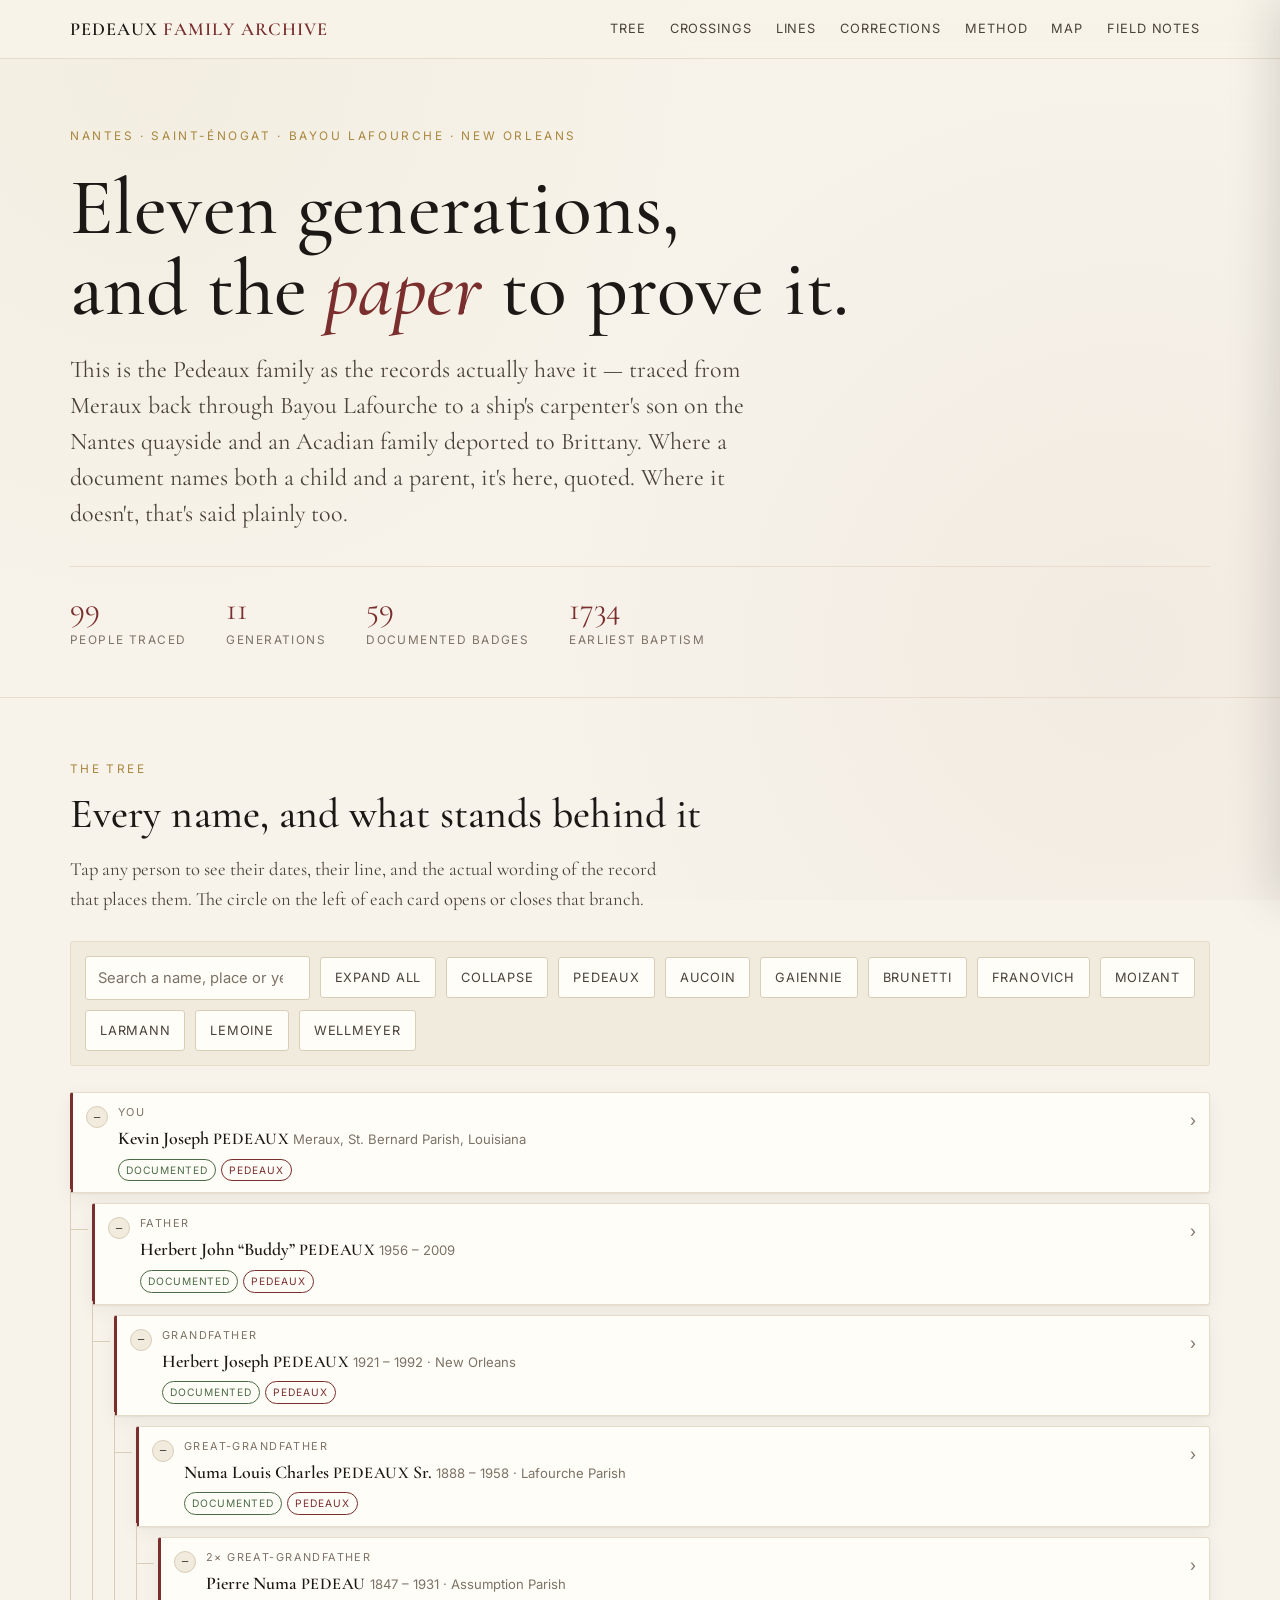
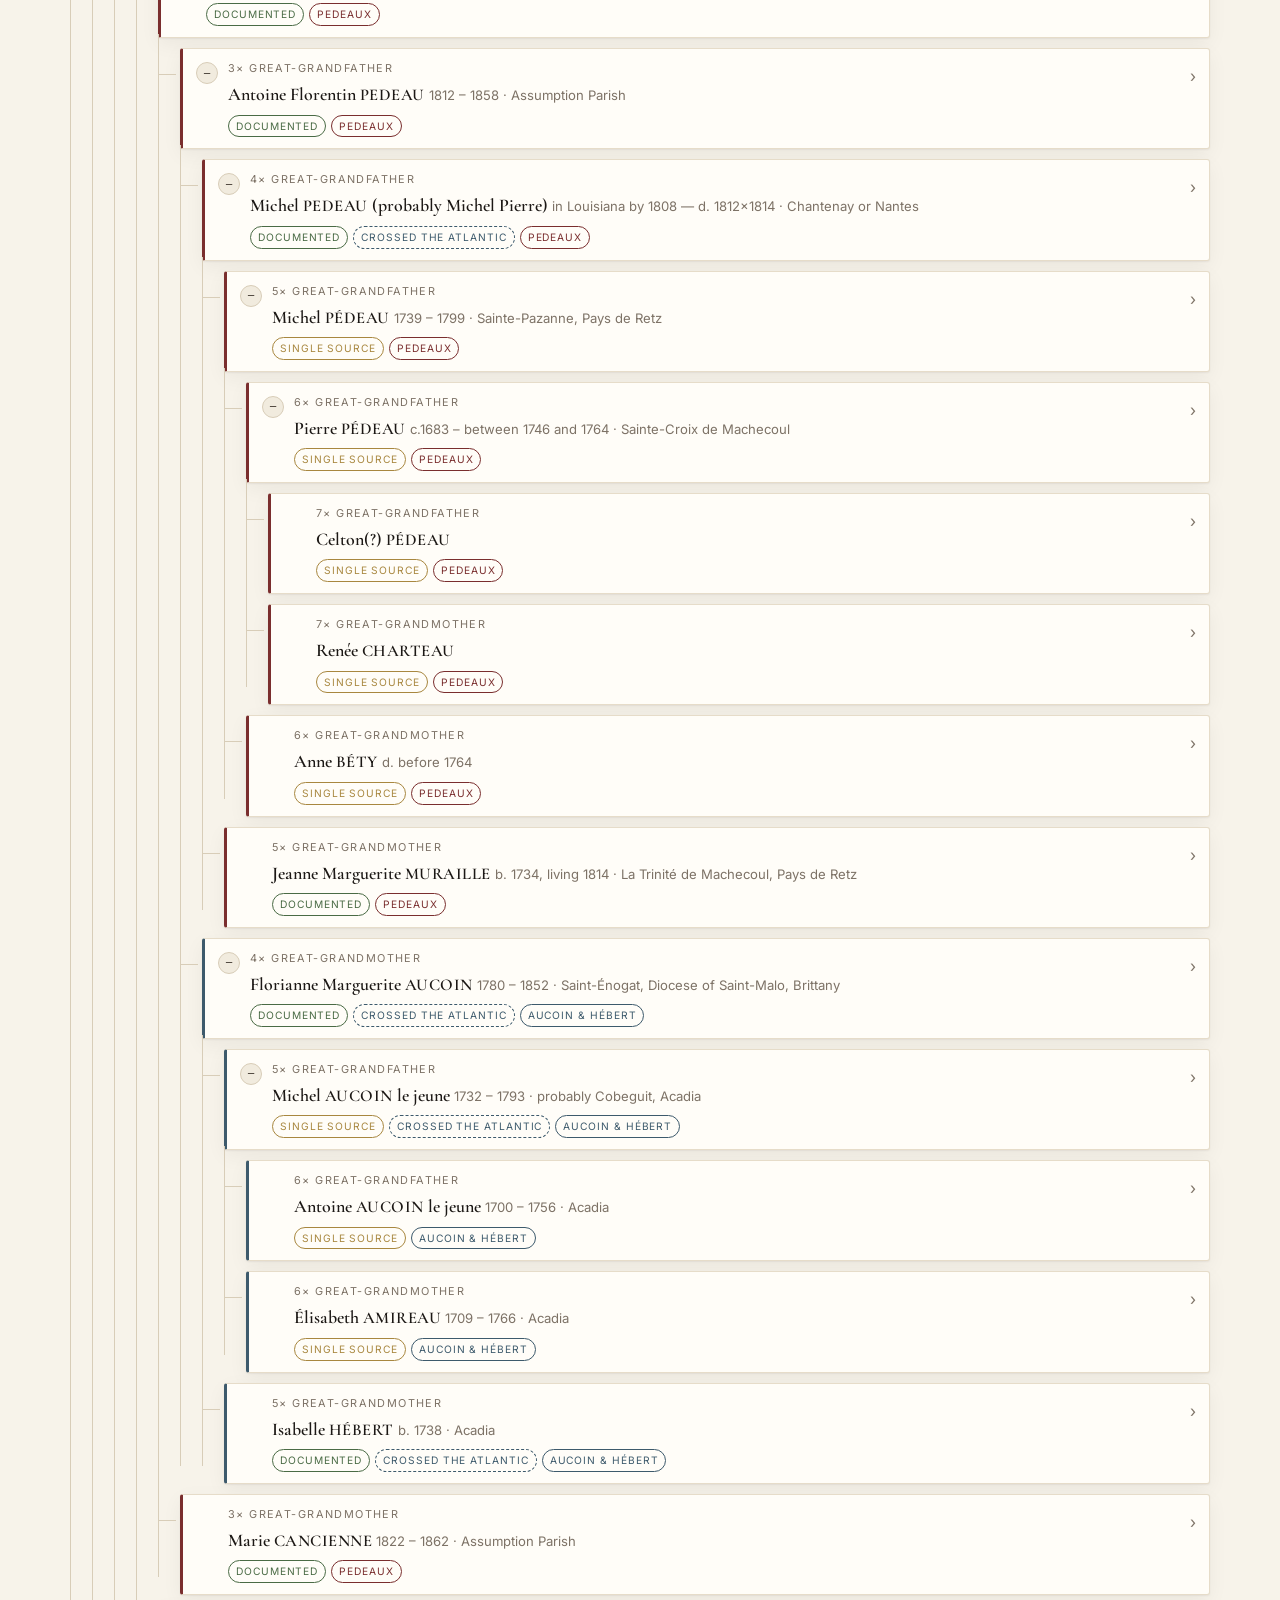
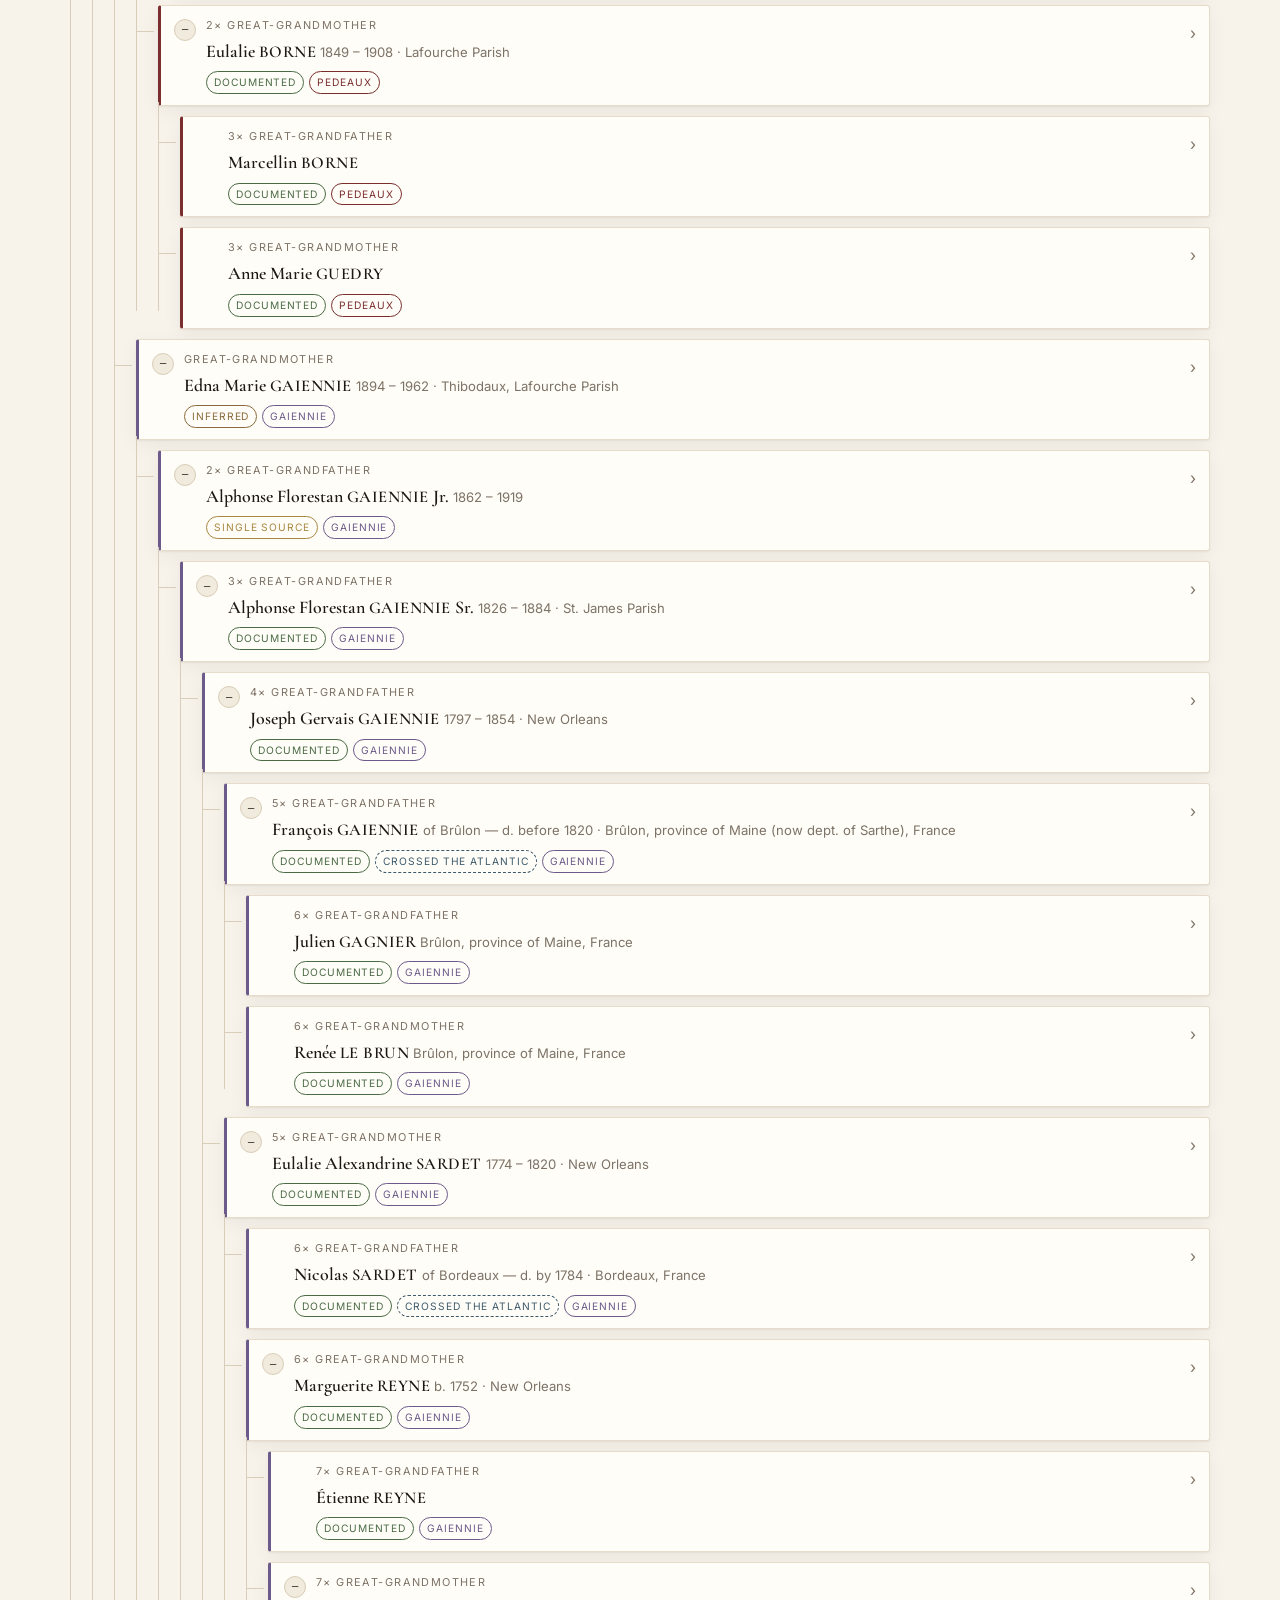
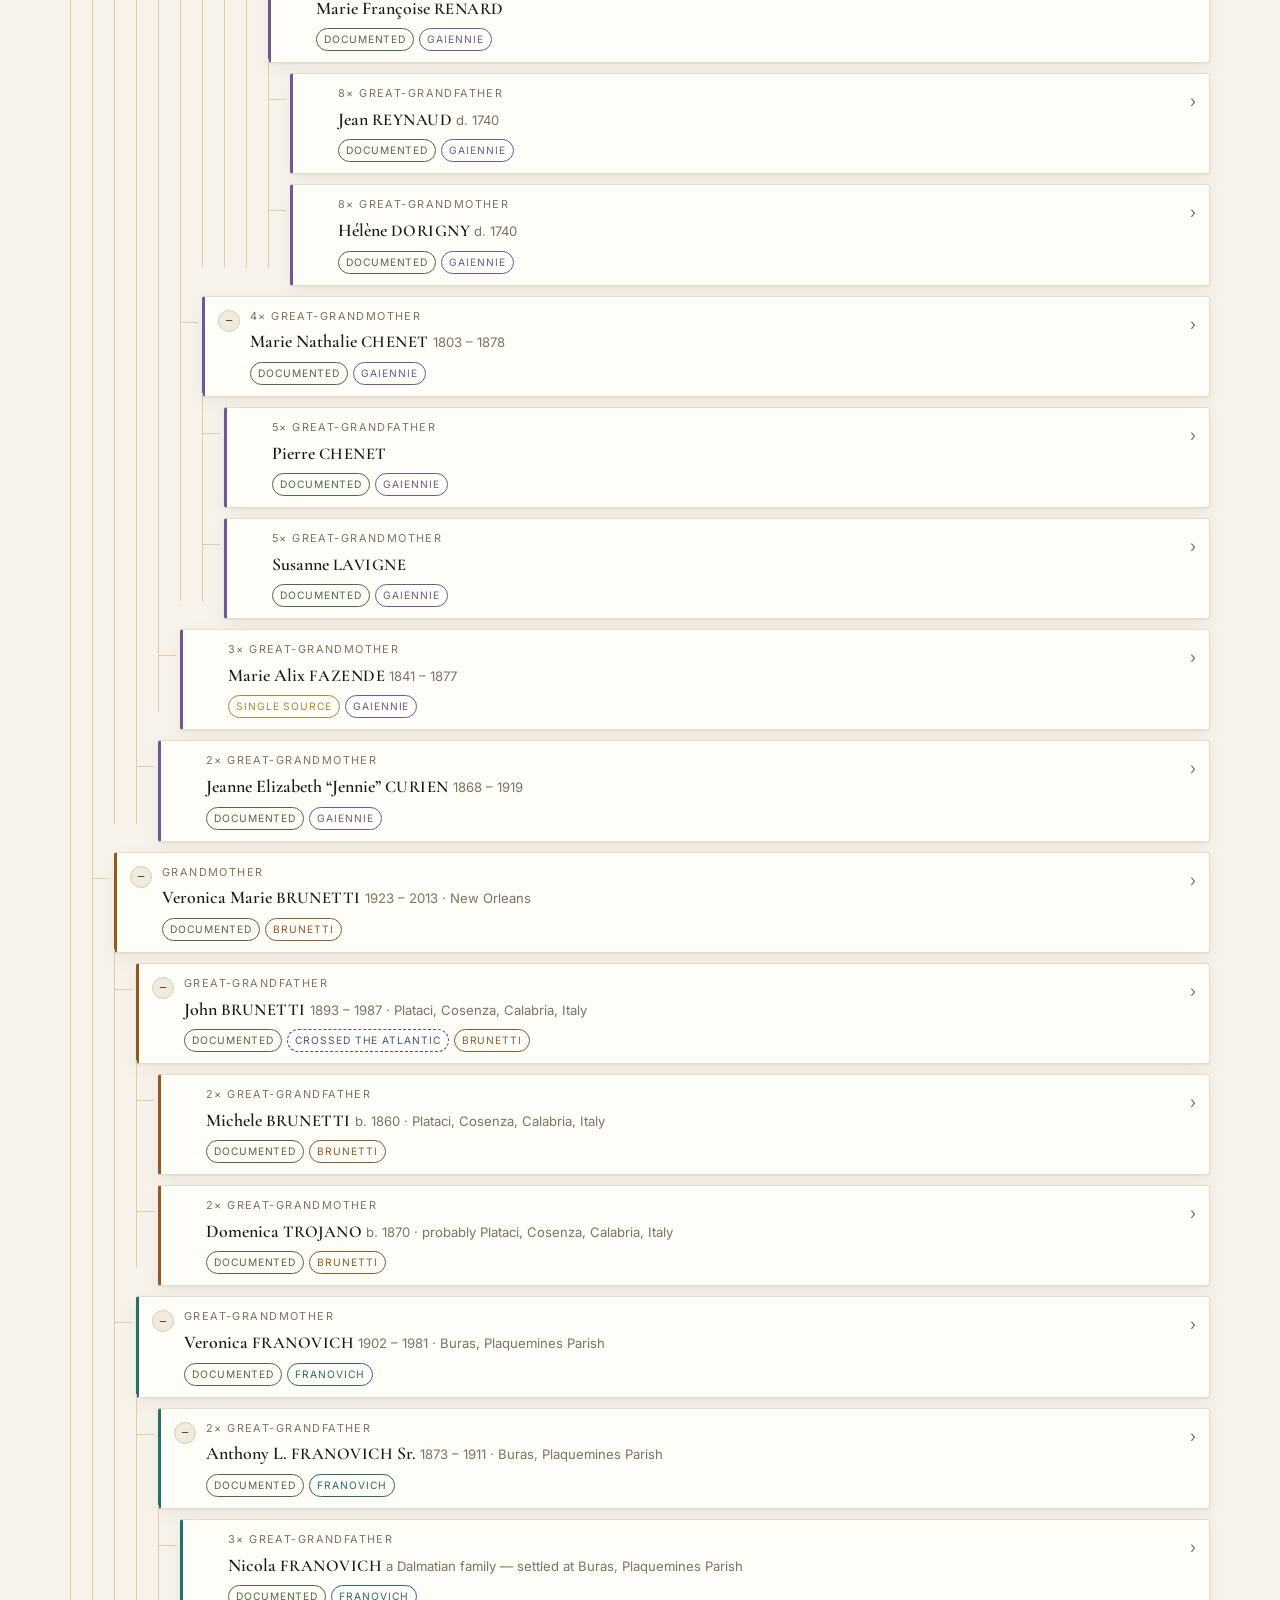
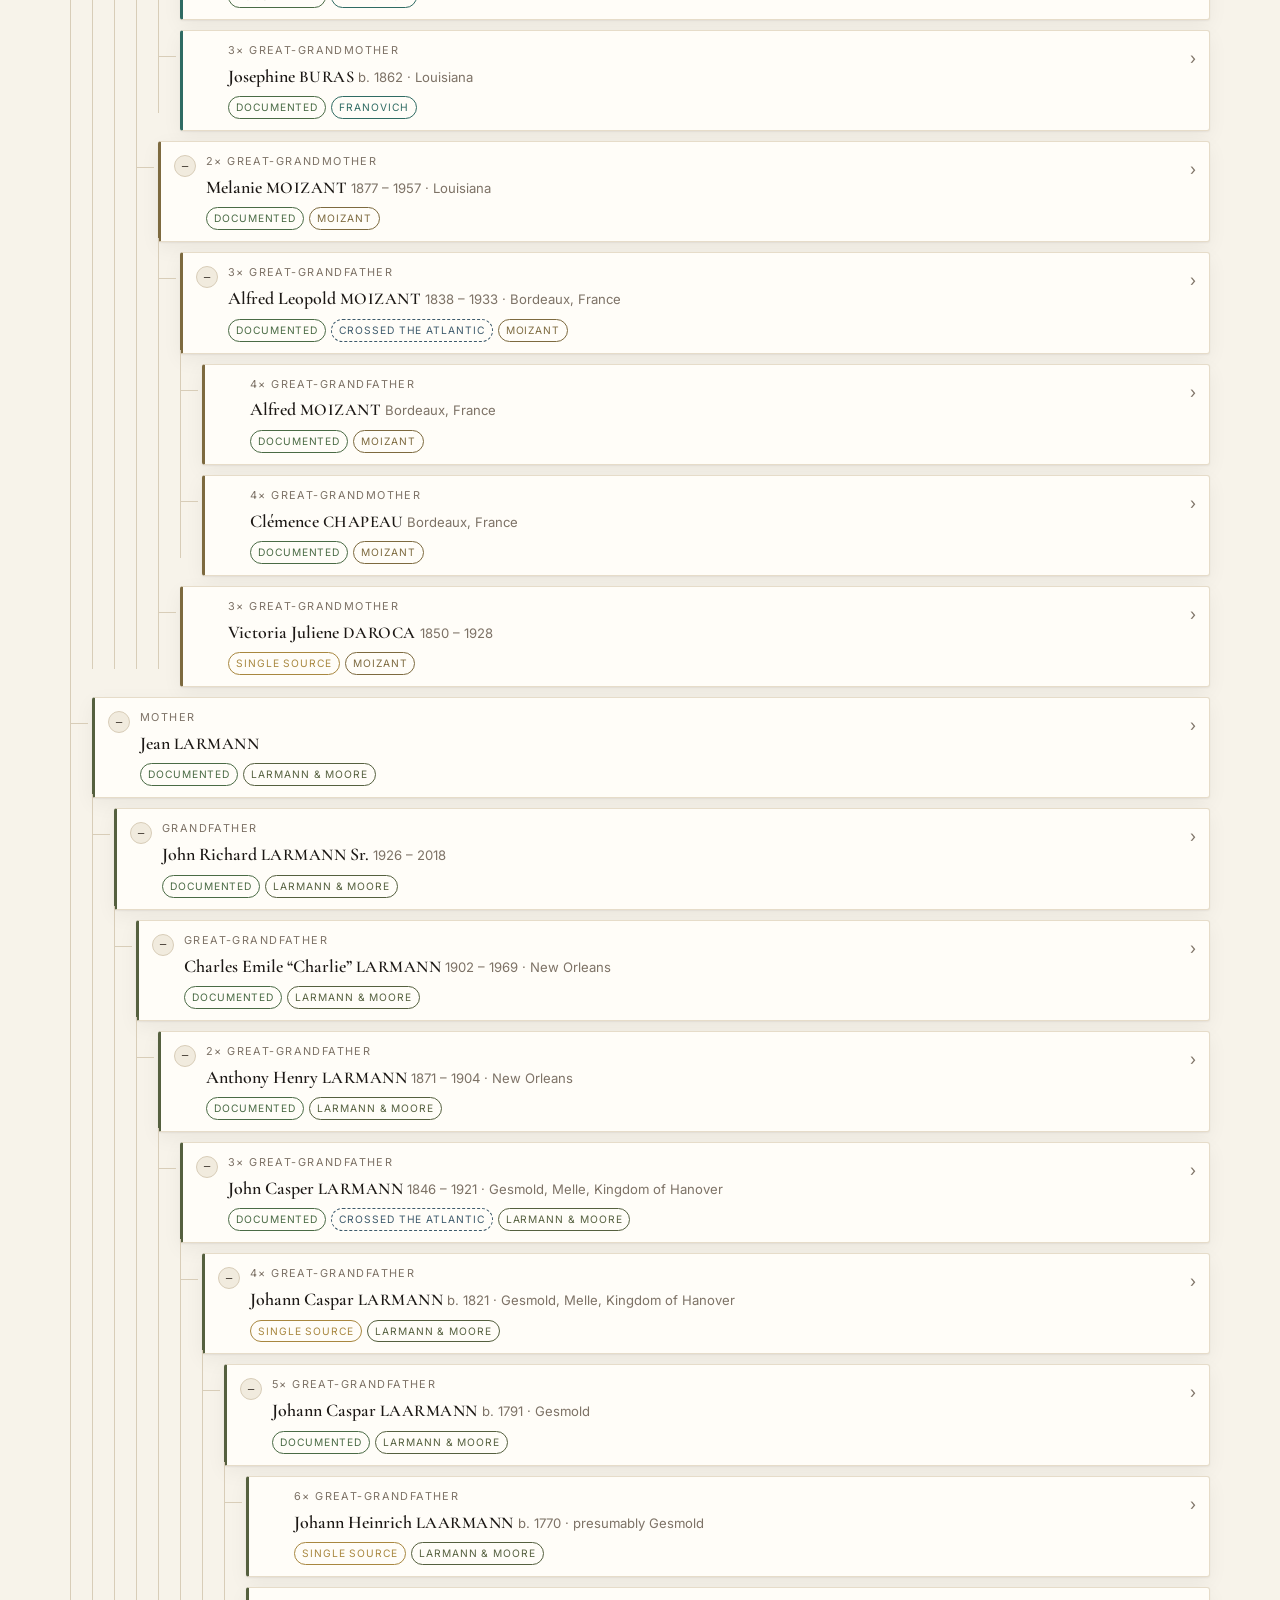
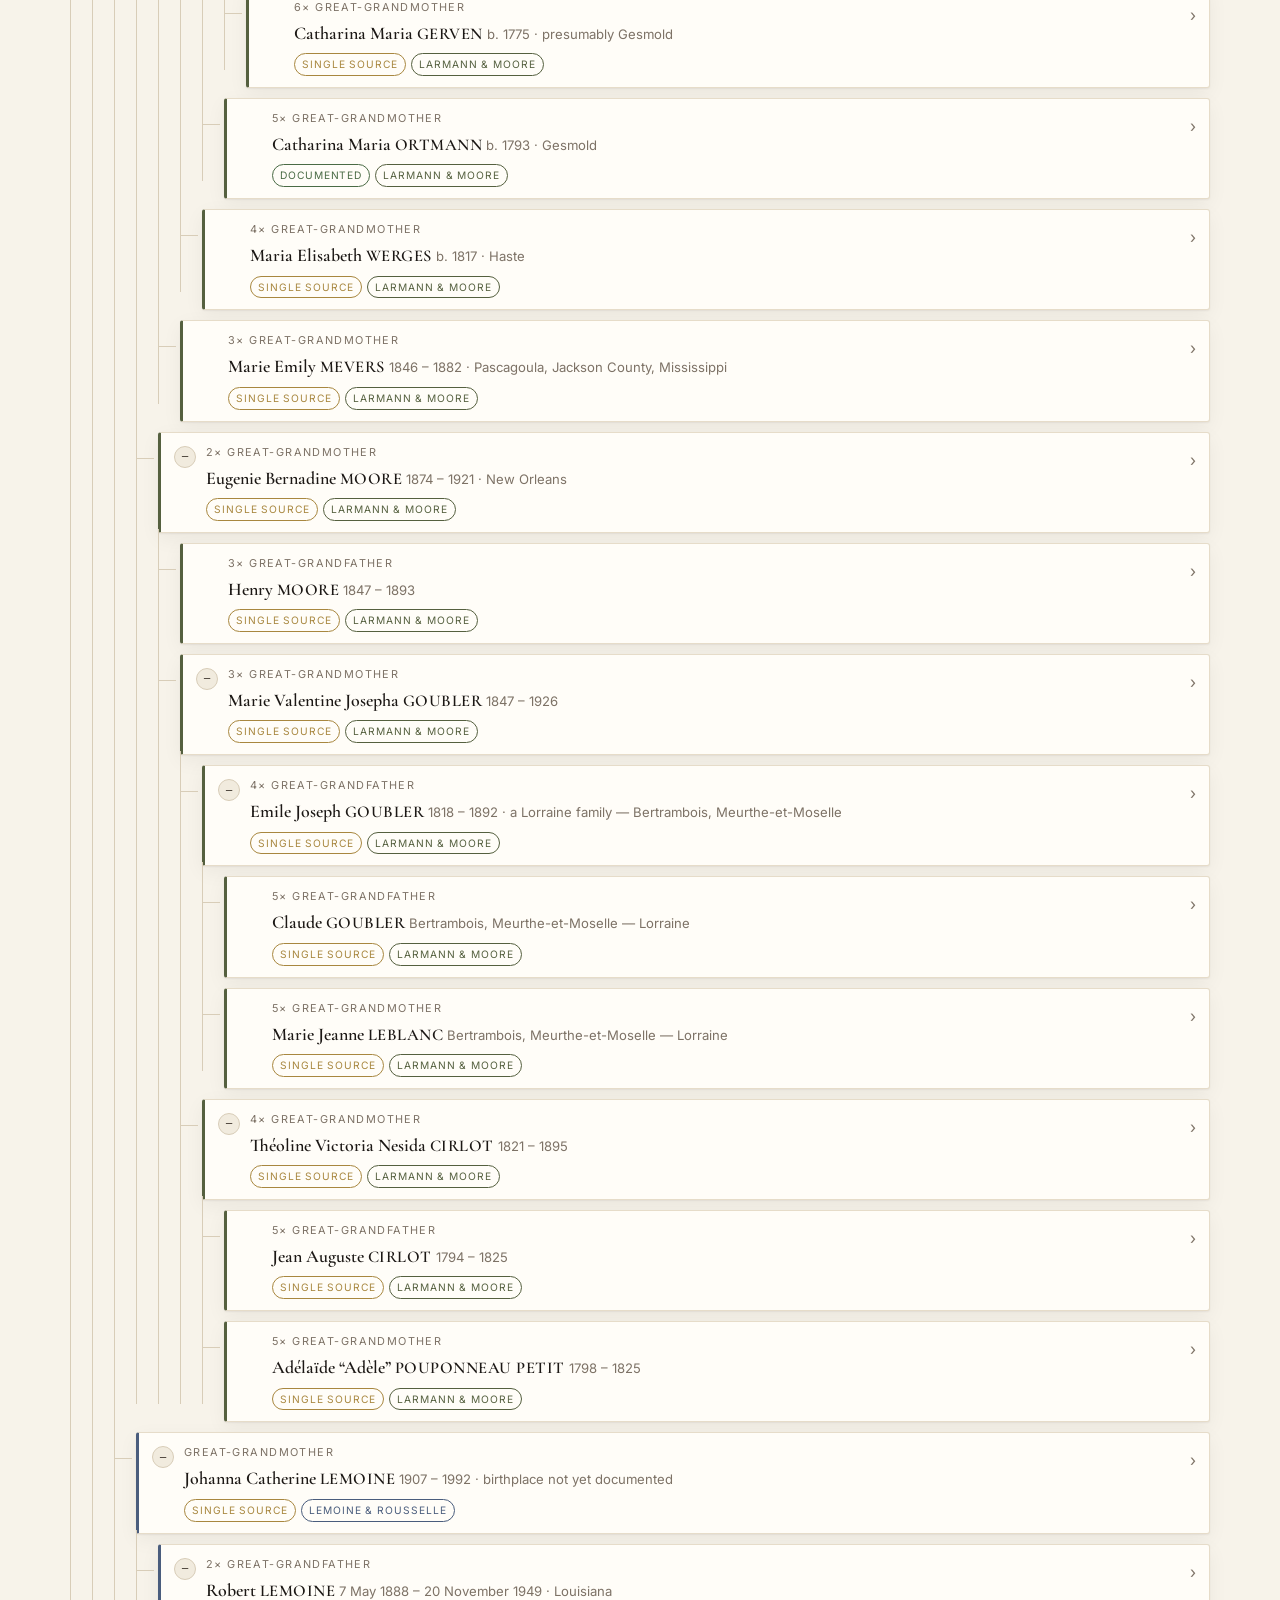
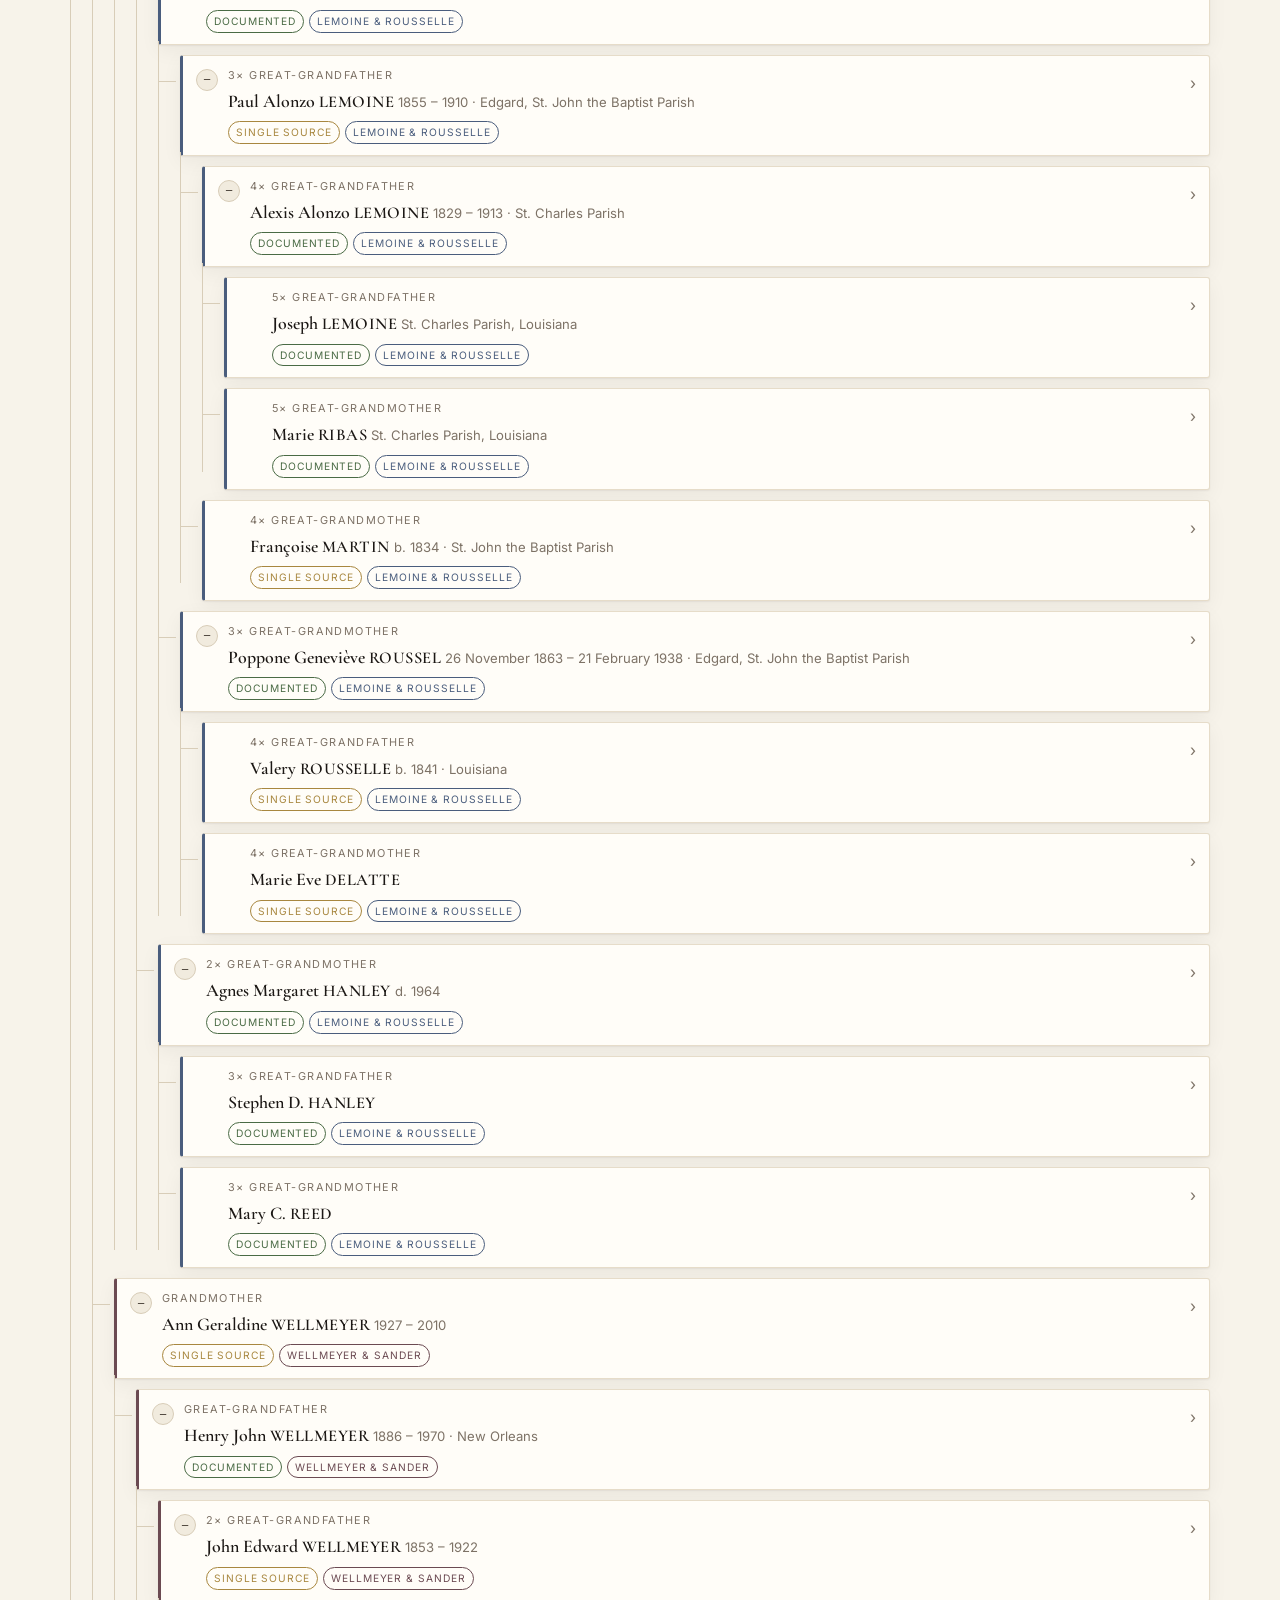
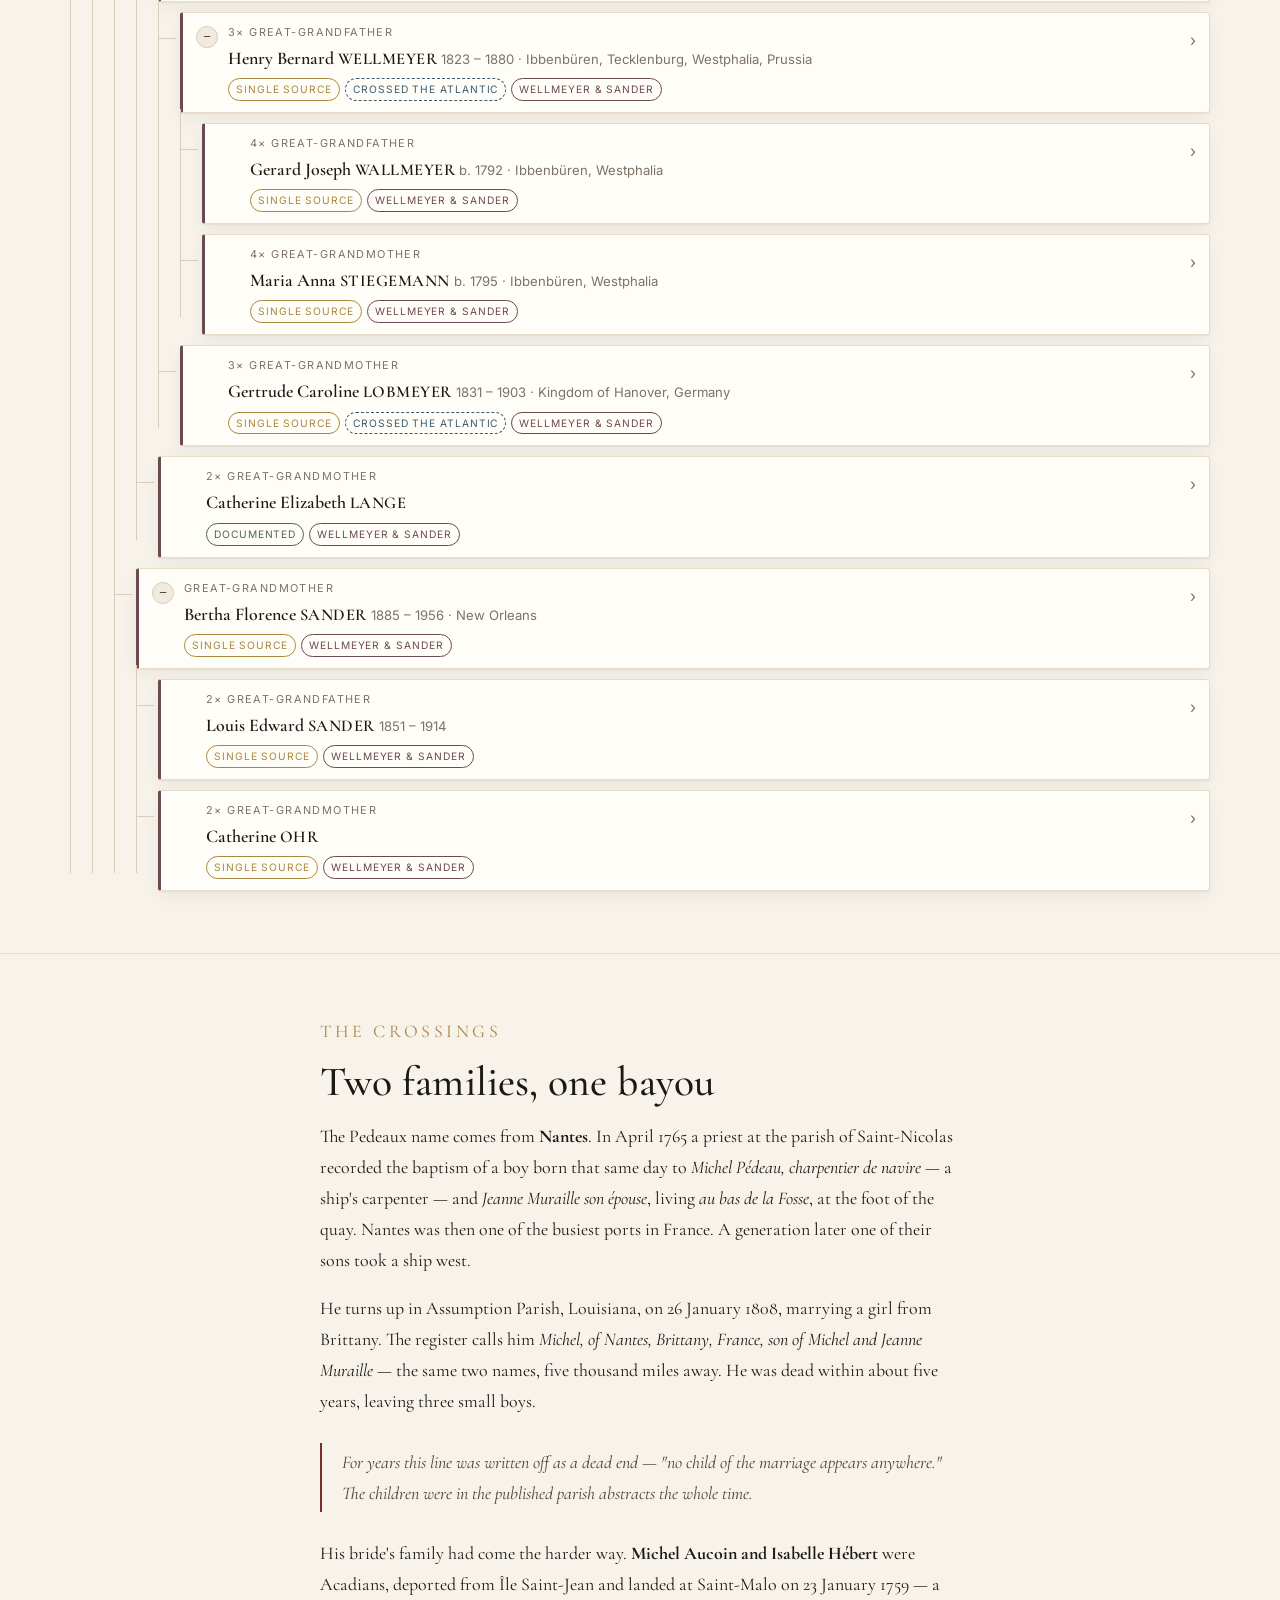
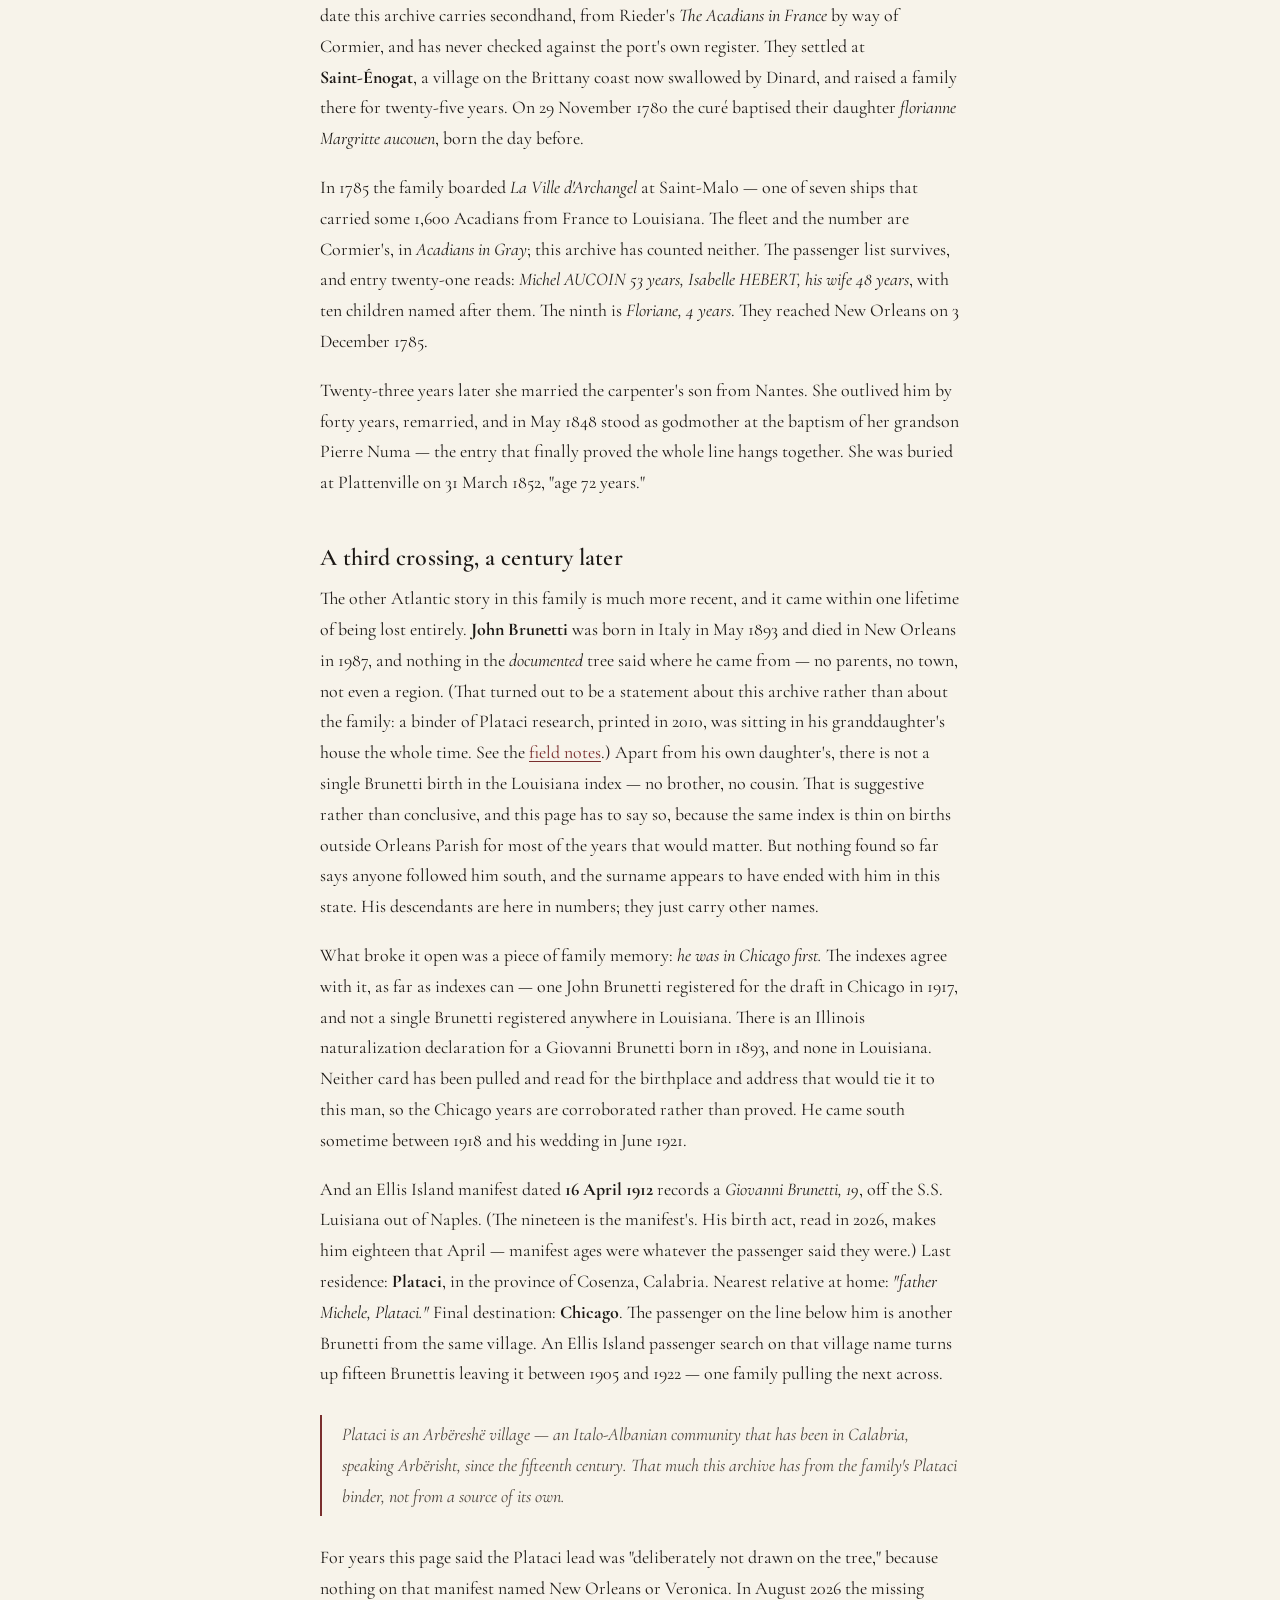
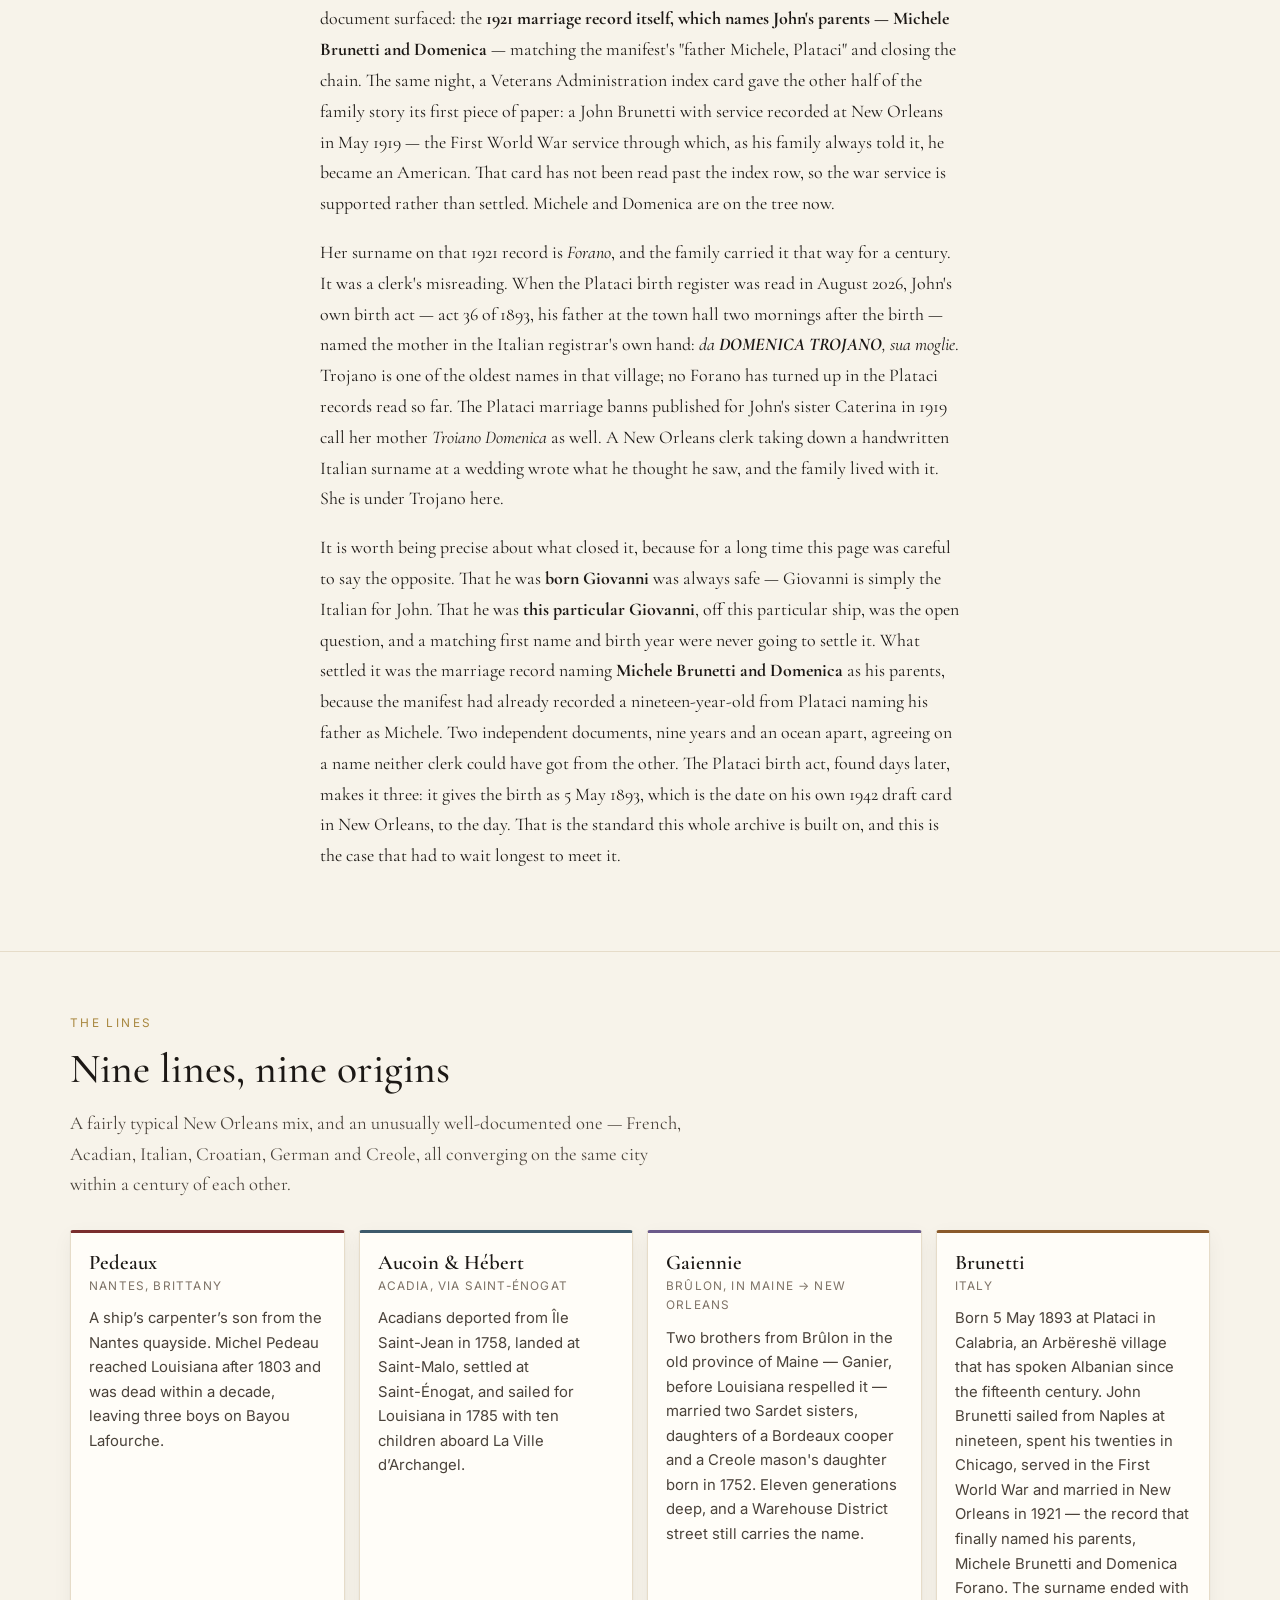
==== commit 218dfedd: "Bank the day's research: Ibbenbüren read, the Milan found, two new spouses Ten records added across " ====
--- a/index.html
+++ b/index.html
@@ -4,18 +4,18 @@
 <meta charset="utf-8">
 <meta name="viewport" content="width=device-width, initial-scale=1, viewport-fit=cover">
 <title>The Pedeaux Family Archive — Nantes to New Orleans</title>
-<meta name="description" content="A documented family tree from Kevin Pedeaux back to a ship's carpenter's son in Nantes and an Acadian family deported to Brittany. Every link cited to a civil or sacramental record.">
+<meta name="description" content="A family tree from Kevin Pedeaux back to a ship's carpenter's son in Nantes and an Acadian family deported to Brittany. Every link carries a badge for the evidence behind it — documented, single source, or inferred — and the gaps are marked as gaps.">
 <meta name="theme-color" content="#f7f3ea">
 
 <meta property="og:type" content="website">
 <meta property="og:title" content="The Pedeaux Family Archive">
-<meta property="og:description" content="Nantes to New Orleans — eleven generations, with the record behind every link.">
+<meta property="og:description" content="Nantes to New Orleans — eleven generations, each link badged for the evidence behind it, and the open questions kept in plain sight.">
 <meta property="og:site_name" content="Pedeaux Family Archive">
 
 <link rel="preconnect" href="https://fonts.googleapis.com">
 <link rel="preconnect" href="https://fonts.gstatic.com" crossorigin>
 <link href="https://fonts.googleapis.com/css2?family=Cormorant+Garamond:ital,wght@0,400;0,500;0,600;1,400&family=Inter:wght@400;500;600&display=swap" rel="stylesheet">
-<link rel="stylesheet" href="assets/css/styles.css?v=20260814a">
+<link rel="stylesheet" href="assets/css/styles.css?v=20260814e">
 </head>
 <body>
 
@@ -52,7 +52,7 @@
       <div class="hero__stats">
         <div class="stat"><span class="stat__n" id="stat-people">—</span><span class="stat__l">People traced</span></div>
         <div class="stat"><span class="stat__n" id="stat-gens">—</span><span class="stat__l">Generations</span></div>
-        <div class="stat"><span class="stat__n" id="stat-docd">—</span><span class="stat__l">Documented links</span></div>
+        <div class="stat"><span class="stat__n" id="stat-docd">—</span><span class="stat__l">Documented badges</span></div>
         <div class="stat"><span class="stat__n" id="stat-year">—</span><span class="stat__l">Earliest baptism</span></div>
       </div>
     </div>
@@ -98,8 +98,8 @@
         The Pedeaux name comes from <strong>Nantes</strong>. In April 1765 a priest at the parish of
         Saint-Nicolas recorded the baptism of a boy born that same day to <em>Michel Pédeau,
         charpentier de navire</em> — a ship's carpenter — and <em>Jeanne Muraille son épouse</em>,
-        living <em>au bas de la Fosse</em>, at the foot of the quay. Nantes was then the busiest port
-        in France. A generation later one of their sons took a ship west.
+        living <em>au bas de la Fosse</em>, at the foot of the quay. Nantes was then one of the
+        busiest ports in France. A generation later one of their sons took a ship west.
       </p>
 
       <p>
@@ -116,7 +116,9 @@
 
       <p>
         His bride's family had come the harder way. <strong>Michel Aucoin and Isabelle Hébert</strong>
-        were Acadians, deported from Île Saint-Jean and landed at Saint-Malo on 23 January 1759. They
+        were Acadians, deported from Île Saint-Jean and landed at Saint-Malo on 23 January 1759 —
+        a date this archive carries secondhand, from Rieder's <em>The Acadians in France</em> by way
+        of Cormier, and has never checked against the port's own register. They
         settled at <strong>Saint-Énogat</strong>, a village on the Brittany coast now swallowed by
         Dinard, and raised a family there for twenty-five years. On 29 November 1780 the curé
         baptised their daughter <em>florianne Margritte aucouen</em>, born the day before.
@@ -124,7 +126,9 @@
 
       <p>
         In 1785 the family boarded <em>La Ville d'Archangel</em> at Saint-Malo — one of seven ships
-        that carried some 1,600 Acadians from France to Louisiana. The passenger list survives, and
+        that carried some 1,600 Acadians from France to Louisiana. The fleet and the number are
+        Cormier's, in <em>Acadians in Gray</em>; this archive has counted neither. The passenger
+        list survives, and
         entry twenty-one reads: <em>Michel AUCOIN 53 years, Isabelle HEBERT, his wife 48 years</em>,
         with ten children named after them. The ninth is <em>Floriane, 4 years</em>. They reached New
         Orleans on 3 December 1785.
@@ -147,42 +151,65 @@
         archive rather than about the family: a binder of Plataci research, printed in 2010, was
         sitting in his granddaughter's house the whole time. See the
         <a href="research.html#plataci-binder">field notes</a>.) Apart from his own daughter's, there is not a single Brunetti
-        birth in the Louisiana index — no brother, no cousin, nobody followed him south. The surname
-        ended with him in this state. His descendants are here in numbers; they just carry other
-        names.
-      </p>
-
-      <p>
-        What broke it open was a piece of family memory: <em>he was in Chicago first.</em> That turns
-        out to be documented — one John Brunetti registered for the draft in Chicago in 1917, and not
-        a single Brunetti registered anywhere in Louisiana. There is an Illinois naturalization
-        declaration for a Giovanni Brunetti born in 1893, and none in Louisiana. He came south
+        birth in the Louisiana index — no brother, no cousin. That is suggestive rather than
+        conclusive, and this page has to say so, because the same index is thin on births outside
+        Orleans Parish for most of the years that would matter. But nothing found so far says
+        anyone followed him south, and the surname appears to have ended with him in this state.
+        His descendants are here in numbers; they just carry other names.
+      </p>
+
+      <p>
+        What broke it open was a piece of family memory: <em>he was in Chicago first.</em> The
+        indexes agree with it, as far as indexes can — one John Brunetti registered for the draft in
+        Chicago in 1917, and not a single Brunetti registered anywhere in Louisiana. There is an
+        Illinois naturalization declaration for a Giovanni Brunetti born in 1893, and none in
+        Louisiana. Neither card has been pulled and read for the birthplace and address that would
+        tie it to this man, so the Chicago years are corroborated rather than proved. He came south
         sometime between 1918 and his wedding in June 1921.
       </p>
 
       <p>
         And an Ellis Island manifest dated <strong>16 April 1912</strong> records a
-        <em>Giovanni Brunetti, 19</em>, off the S.S. Luisiana out of Naples. Last residence:
+        <em>Giovanni Brunetti, 19</em>, off the S.S. Luisiana out of Naples. (The nineteen is the
+        manifest's. His birth act, read in 2026, makes him eighteen that April — manifest ages were
+        whatever the passenger said they were.) Last residence:
         <strong>Plataci</strong>, in the province of Cosenza, Calabria. Nearest relative at home:
         <em>"father Michele, Plataci."</em> Final destination: <strong>Chicago</strong>. The passenger
-        on the line below him is another Brunetti from the same village. Fifteen of them left Plataci
-        between 1905 and 1922 — one family pulling the next across.
+        on the line below him is another Brunetti from the same village. An Ellis Island passenger
+        search on that village name turns up fifteen Brunettis leaving it between 1905 and 1922 —
+        one family pulling the next across.
       </p>
 
       <p class="pull">
         Plataci is an Arbëreshë village — an Italo-Albanian community that has been in Calabria,
-        speaking Arbërisht, since the fifteenth century.
+        speaking Arbërisht, since the fifteenth century. That much this archive has from the
+        family's Plataci binder, not from a source of its own.
       </p>
 
       <p>
         For years this page said the Plataci lead was "deliberately not drawn on the tree,"
         because nothing on that manifest named New Orleans or Veronica. In August 2026 the missing
         document surfaced: the <strong>1921 marriage record itself, which names John's parents —
-        Michele Brunetti and Domenica Forano</strong> — matching the manifest's "father Michele,
-        Plataci" and closing the chain. The same night, a Veterans Administration index card
-        confirmed the other half of the family story: he served in the First World War, with
-        service recorded at New Orleans in May 1919 — the service through which, as his family
-        always told it, he became an American. Michele and Domenica are on the tree now.
+        Michele Brunetti and Domenica</strong> — matching the manifest's "father Michele,
+        Plataci" and closing the chain. The same night, a Veterans Administration index card gave
+        the other half of the family story its first piece of paper: a John Brunetti with service
+        recorded at New Orleans in May 1919 — the First World War service through which, as his
+        family always told it, he became an American. That card has not been read past the index
+        row, so the war service is supported rather than settled. Michele and Domenica are on the
+        tree now.
+      </p>
+
+      <p>
+        Her surname on that 1921 record is <em>Forano</em>, and the family carried it that way for
+        a century. It was a clerk's misreading. When the Plataci birth register was read in August
+        2026, John's own birth act — act 36 of 1893, his father at the town hall two mornings after
+        the birth — named the mother in the Italian registrar's own hand: <em>da <strong>DOMENICA
+        TROJANO</strong>, sua moglie</em>. Trojano is one of the oldest names in that village; no
+        Forano has turned up in the Plataci records read so far. The Plataci marriage banns
+        published for John's sister Caterina in 1919 call her mother <em>Troiano Domenica</em> as
+        well. A New Orleans clerk
+        taking down a handwritten Italian surname at a wedding wrote what he thought he saw, and
+        the family lived with it. She is under Trojano here.
       </p>
 
       <p>
@@ -191,9 +218,11 @@
         simply the Italian for John. That he was <strong>this particular Giovanni</strong>, off this
         particular ship, was the open question, and a matching first name and birth year were never
         going to settle it. What settled it was the marriage record naming <strong>Michele Brunetti
-        and Domenica Forano</strong> as his parents, because the manifest had already recorded a
+        and Domenica</strong> as his parents, because the manifest had already recorded a
         nineteen-year-old from Plataci naming his father as Michele. Two independent documents, nine
         years and an ocean apart, agreeing on a name neither clerk could have got from the other.
+        The Plataci birth act, found days later, makes it three: it gives the birth as 5 May 1893,
+        which is the date on his own 1942 draft card in New Orleans, to the day.
         That is the standard this whole archive is built on, and this is the case that had to wait
         longest to meet it.
       </p>
@@ -248,7 +277,7 @@
         <li>
           <div class="was">Find a Grave says</div>
           <div class="now">Numa Louis Charles Pedeaux Sr. died 10 July 1958, born in New Orleans.</div>
-          <div class="why">The state index says 17 July, matching the death notices his own memorial cites. And there are only two Pedeaux births in the entire Louisiana index — neither is his. Registration wasn't required outside Orleans Parish until 1918.</div>
+          <div class="why">The state index says 17 July, matching the death notices his own memorial cites. And there are only two Pedeaux births in the entire Louisiana index — neither is his. That is weaker evidence than it looks and this site should say so: Orleans Parish has kept birth records since 1790, but the rest of Louisiana did not register births reliably until the 1910s, and the guides do not agree on the year the law bit. A Lafourche birth in 1888 would leave no state record wherever it happened.</div>
         </li>
         <li>
           <div class="was">The deGruy family history says</div>
@@ -273,7 +302,7 @@
         <li>
           <div class="was">The 1900 census says</div>
           <div class="now">"Mary Pedaux, b. 1812, Mother" lived in Numa's Lafourche household.</div>
-          <div class="why">His mother Marie Cancienne had been dead thirty-eight years by then — the burial register has her buried 12 May 1862. The old woman in the household is almost certainly his mother-in-law, Anne Marie Guedry Borne; census takers routinely wrote "mother" for a mother-in-law.</div>
+          <div class="why">His mother Marie Cancienne had been dead thirty-eight years by then — the burial register has her buried 12 May 1862. The old woman in the household is most likely his mother-in-law, Anne Marie Guedry Borne — an enumerator writing "mother" where he meant a wife's mother is a familiar enough slip, though this site has no study of census practice to cite for it. That reading is an inference standing against a written record, and it is filed here as one.</div>
         </li>
         <li>
           <div class="was">A RootsWeb family file says</div>
@@ -312,16 +341,23 @@
         <strong>Documented</strong> means a civil or sacramental record names both people.
         <strong>Single source</strong> means it's probably right but rests on one source, often a
         user-submitted memorial. <strong>Inferred</strong> means the circumstances are strong but no
-        document says it yet — for example, Veronica Franovich's parents, named by every
-        circumstance of the Buras household she grew up in and by no record yet read.
-      </p>
-      <p>
-        Badges are meant to move, in both directions. Ann Wellmeyer sat at <em>inferred</em> for a
-        year on the strength of her place in the family tomb, until Judy Gifford's notes named her
-        parents in writing and moved her up. Casper Larmann's grandfather went the other way: he
-        was marked <em>documented</em> here until someone asked how sure we really were, and the
-        honest answer was that the baptism act proving that link had never actually been read. He
-        is back at <em>single source</em> until it is.
+        document says it yet — for example, Edna Gaiennie's parents. She was born at Thibodaux in
+        1894, where the state kept no birth record for her; the brothers and sisters born in those
+        same years are missing from the index alongside her, and she lies in her father's tomb. A
+        pattern and a tomb are not a document naming her with them, so her link stays at
+        <em>inferred</em> until one turns up.
+      </p>
+      <p>
+        Badges are meant to move, in both directions. Veronica Franovich sat at <em>inferred</em>
+        for months — this page used her as its example of the badge — until the 1910 census of
+        Nairn was read on 11 August 2026 and found her in the house with both parents under the
+        name "Varonike." She is <em>documented</em> now. Ann Wellmeyer moved up too, but only one
+        step: her place in the family tomb, and then Judy Gifford's notes naming her parents in
+        writing, carry her at <em>single source</em>, and the 1947 marriage licence application is
+        what would make it a record. Casper Larmann's grandfather went the other way: he was marked
+        <em>documented</em> here until someone asked how sure we really were, and the honest
+        answer was that the baptism act proving that link had never actually been read. He is back
+        at <em>single source</em> until it is.
       </p>
 
       <h3>Where the records came from</h3>
@@ -348,7 +384,18 @@
         <strong>The German towns — both found, in one night.</strong> On 10 August 2026 the two
         oldest questions on this side of the family fell within an hour of each other. The
         Wellmeyers came from <strong>Ibbenbüren</strong> in Westphalia, where Bernard Heinrich
-        Wallmeyer was christened on 1 July 1823. The Larmanns came from <strong>Gesmold</strong>,
+        Wallmeyer was christened on 1 July 1823. That began as a FamilySearch reconstruction, and
+        sat here as one until the parish register itself was read: St. Mauritius, Ibbenbüren, in
+        the diocese of Münster — <em>Taufbuch</em> KB008, page 94, entry 78 of 1823. It confirms
+        the parents the reconstruction gave and adds what it could not. The German clerks spell
+        the family <em>Wallmeijer</em> throughout. The child was born at <strong>Uffeln</strong>
+        on the thirtieth of June at eight in the evening and baptised the first of July, so the
+        christening date this site already carried was exactly right. And his father Johann Gerard
+        is entered as a <em>Häusling</em> — a cottager, renting a room in another man's house, the
+        bottom of the rural Westphalian ladder and a plain enough reason to put a son on a ship.
+      </p>
+      <p>
+        The Larmanns came from <strong>Gesmold</strong>,
         a village near Osnabrück in the Kingdom of Hanover — the town Aunt Esther wrote in her
         ledger as something like "Gruswald," a word no one has been able to read for a century.
         His baptism act was then read in the village's own register: born 5 April 1846, baptised
@@ -367,13 +414,27 @@
         included.
       </p>
       <p>
-        <strong>Alexis Lemoine, who was the wall.</strong> For a long time the oldest Lemoine we
-        could name was Alonzo, and behind him nothing. A man called Alexis Lemoine kept appearing
-        at the edge of the record — he stood as godfather at Poupone's baptism at Edgard in 1864,
-        two decades before she married a Lemoine — and the guess was that he was Alonzo's father
-        or uncle. He was his <strong>father</strong>. Alonzo's own name turns out to be
-        <em>Paul</em> Alonzo, Alexis's to be <em>Alexis Alonzo</em>, and the Edgard registers carry
-        the pair of them. The Lemoine line now runs a generation deeper than it did.
+        <strong>The Lemoine wall came down, in two goes.</strong> For as long as this archive has
+        existed, the oldest Lemoine anyone could name was Alonzo, and behind him nothing — the one
+        branch of this family with no other shore. A man called Alexis Lemoine kept appearing at
+        the edge of the record: he stood as godfather at Poupone's baptism at Edgard in 1864, two
+        decades before she married a Lemoine, and the guess was that he was Alonzo's father or
+        uncle. The 1880 census of St. John the Baptist Parish answered which — Alexis Lemoine,
+        fifty-one, brick mason, with "Alozo," twenty-five, in the house. Alonzo's own name turns
+        out to be <em>Paul</em> Alonzo, Alexis's to be <em>Alexis Alonzo</em>. That link is carried
+        at <em>single source</em>, not documented: a shared household is not a record calling them
+        father and son, and the marriage act that would say so has not been found.
+      </p>
+      <p>
+        Then, on 11 August 2026, the Archdiocese's own published abstract of the Edgard register
+        produced Alexis's own baptism, and with it two names never spoken in this family:
+        <strong>Joseph Lemoine and Marie Ribas</strong>. Born the fourth of February 1829, baptised
+        the twenty-second of November, sponsors Pierre Gravois and Marie Latour,
+        <em>"all of St. Charles Parish"</em> — which also moves the family one parish downriver
+        from where the tree had them. <strong>Ribas</strong> is a Spanish name on a French-Creole
+        river, and a Rivas household headed by an Antoine "de Santo Yago" was living in that same
+        parish in those same years. The Lemoine line runs two generations deeper than it did in
+        July.
       </p>
       <p>
         <strong>Casper Larmann got his life back.</strong> The Larmann immigrant has been a set of
@@ -381,22 +442,25 @@
         gives him a trade and a parish for the first time: he was a <strong>carpenter and cabinet
         maker</strong>, a union man of the United Brotherhood of Carpenters and Joiners, Local No.
         1312; his church was <strong>Holy Trinity</strong>, the German national parish; he died at
-        home on Dauphine Street in the Bywater and was buried in <strong>St. Roch Cemetery</strong>
-        — the same ground as the Goublers, who lived three blocks away and would not marry into
-        this family for another generation.
-      </p>
-
-      <p>
-        <strong>The Lemoine wall came down.</strong> For as long as this archive has existed, the
-        oldest Lemoine anyone could name was Alonzo, and behind him nothing — the one branch of
-        this family with no other shore. On 11 August 2026 the Archdiocese's own published
-        abstract of the Edgard register produced Alexis's baptism, and with it two names never
-        spoken in this family: <strong>Joseph Lemoine and Marie Ribas</strong>. Born the fourth of
-        February 1829, baptised the twenty-second of November, sponsors Pierre Gravois and Marie
-        Latour, <em>"all of St. Charles Parish"</em> — which also moves the family one parish
-        downriver from where the tree had them. <strong>Ribas</strong> is a Spanish name on a
-        French-Creole river, and a Rivas household headed by an Antoine "de Santo Yago" was living
-        in that same parish in those same years.
+        home on Dauphine Street in the Bywater and was buried in <strong>St. Roch Cemetery</strong>,
+        on Father Thevis Piazza — the walk named for Holy Trinity's own priest. That grave is not
+        the family's other one, and the difference is the whole point: St. Roch is Louisa Ehmann's
+        side of the house. Anthony's line, the one this tree descends through, lies across town in
+        the tomb inscribed <em>Family of Joseph Goubler</em>. The Goublers who married into this
+        family are in that tomb, not in this one.
+      </p>
+
+      <p>
+        <strong>Which St. Vincent de Paul that tomb stands in is an open conflict</strong>, and
+        this page would rather show it than quietly pick a side. The site has carried both
+        numbers — <strong>No. 3</strong> in most places, <strong>No. 1</strong> on Charles Emile
+        Larmann's own card. A contributor who photographed the tomb in July 2023 puts it in
+        No. 1 and read five names off the stone itself, among them <em>LARMANN / CHARLES EMILE /
+        July 12, 1902 / July 13, 1969</em> and <em>LARMANN / JOHN RICHARD / SEPT. 10, 1926 /
+        DEC. 30, 2018</em>. A photographed inscription is better evidence than a database field,
+        so No. 1 is the stronger reading of the two — but those photographs sit on a
+        user-contributed memorial site, and nobody working on this archive has stood in front of
+        the tomb. A plot record from the cemetery office would end it.
       </p>
 
       <h3>What's still open</h3>
@@ -419,9 +483,14 @@
       </p>
       <p>
         <strong>Where the Lemoines came from.</strong> Every other line on this tree now reaches a
-        named town in Europe or an Acadian village. The Lemoines and Rousselles do not. They run
-        back to Edgard and Lucy in the river parishes and simply stop there, in the 1820s, without
-        ever crossing the ocean on paper. It is the last branch with no other shore, and it is the
+        named town in Europe or an Acadian village. The Lemoines and Rousselles still do not.
+        Alexis's baptism moved them a generation deeper and one parish downriver: the line now runs
+        back to <strong>Joseph Lemoine and Marie Ribas in St. Charles Parish</strong>, and stops
+        there, at a baptism of February 1829. No record yet read puts any of them on a ship. The
+        1880 census says Alexis's father was born in France, which would make Joseph the
+        immigrant — but a birthplace column is not a birth record, and Joseph's own marriage to
+        Marie Ribas is not in the Archdiocese's abstracted volumes for 1807–1829 under any spelling
+        yet tried. It is the last branch with no other shore, and it is the
         one this family is closest to by blood memory — the country John Larmann was taken to as a
         boy. The <a href="research.html#open">field notes</a> keep the full list of what's open.
       </p>
@@ -436,14 +505,19 @@
         corrections and family memory are very welcome, and both change what's written here.
       </p>
       <p>
-        <strong>Every claim on this site, audited and downloadable.</strong>
-        In August 2026 each factual assertion here was catalogued with its citation and its
-        provenance — whether a document image sits in this repository, whether a family member
-        supplied it, whether it came from an online index that was actually opened, or whether it
-        rests on nothing checkable. Of 267 claims, 89 have a source that can be pointed at and
-        <strong>121 are marked [UNVERIFIED] on the page itself</strong>, meaning the volume-and-page
-        citation was inherited from earlier research and has not been re-checked. Those marks are
-        deliberate. A family history that cannot show its working is just a story.
+        <strong>The claims on this site, audited and downloadable.</strong>
+        In August 2026 the assertions on the tree and the map were catalogued one by one with their
+        citation and their provenance — whether a document image sits in this repository, whether a
+        family member supplied it, whether it came from an online index that was actually opened, or
+        whether it rests on nothing checkable. Two things about that ledger are worth knowing before
+        you use it, because it is a snapshot and the site has moved. A second pass later in the same
+        month went back to the originals and upgraded a large number of citations to
+        <strong>[VERIFIED against the original]</strong> on the page without rewriting the matching
+        ledger row, so a claim the CSV still files as unverified may read verified here. And the
+        field notes page was never catalogued at all; the ledger covers the tree and the map only.
+        Where a citation still reads <strong>[UNVERIFIED]</strong> on the page, it means the
+        volume-and-page reference was inherited from earlier research and has not been re-checked.
+        Those marks are deliberate. A family history that cannot show its working is just a story.
         <a href="research/claims-ledger.csv" download>Download the claims ledger (CSV)</a>.
       </p>
       <p>
@@ -474,7 +548,7 @@
   <div class="panel__body" id="panel-body"></div>
 </aside>
 
-<script src="assets/js/data.js?v=20260814a"></script>
-<script src="assets/js/app.js?v=20260814a"></script>
+<script src="assets/js/data.js?v=20260814e"></script>
+<script src="assets/js/app.js?v=20260814e"></script>
 </body>
 </html>
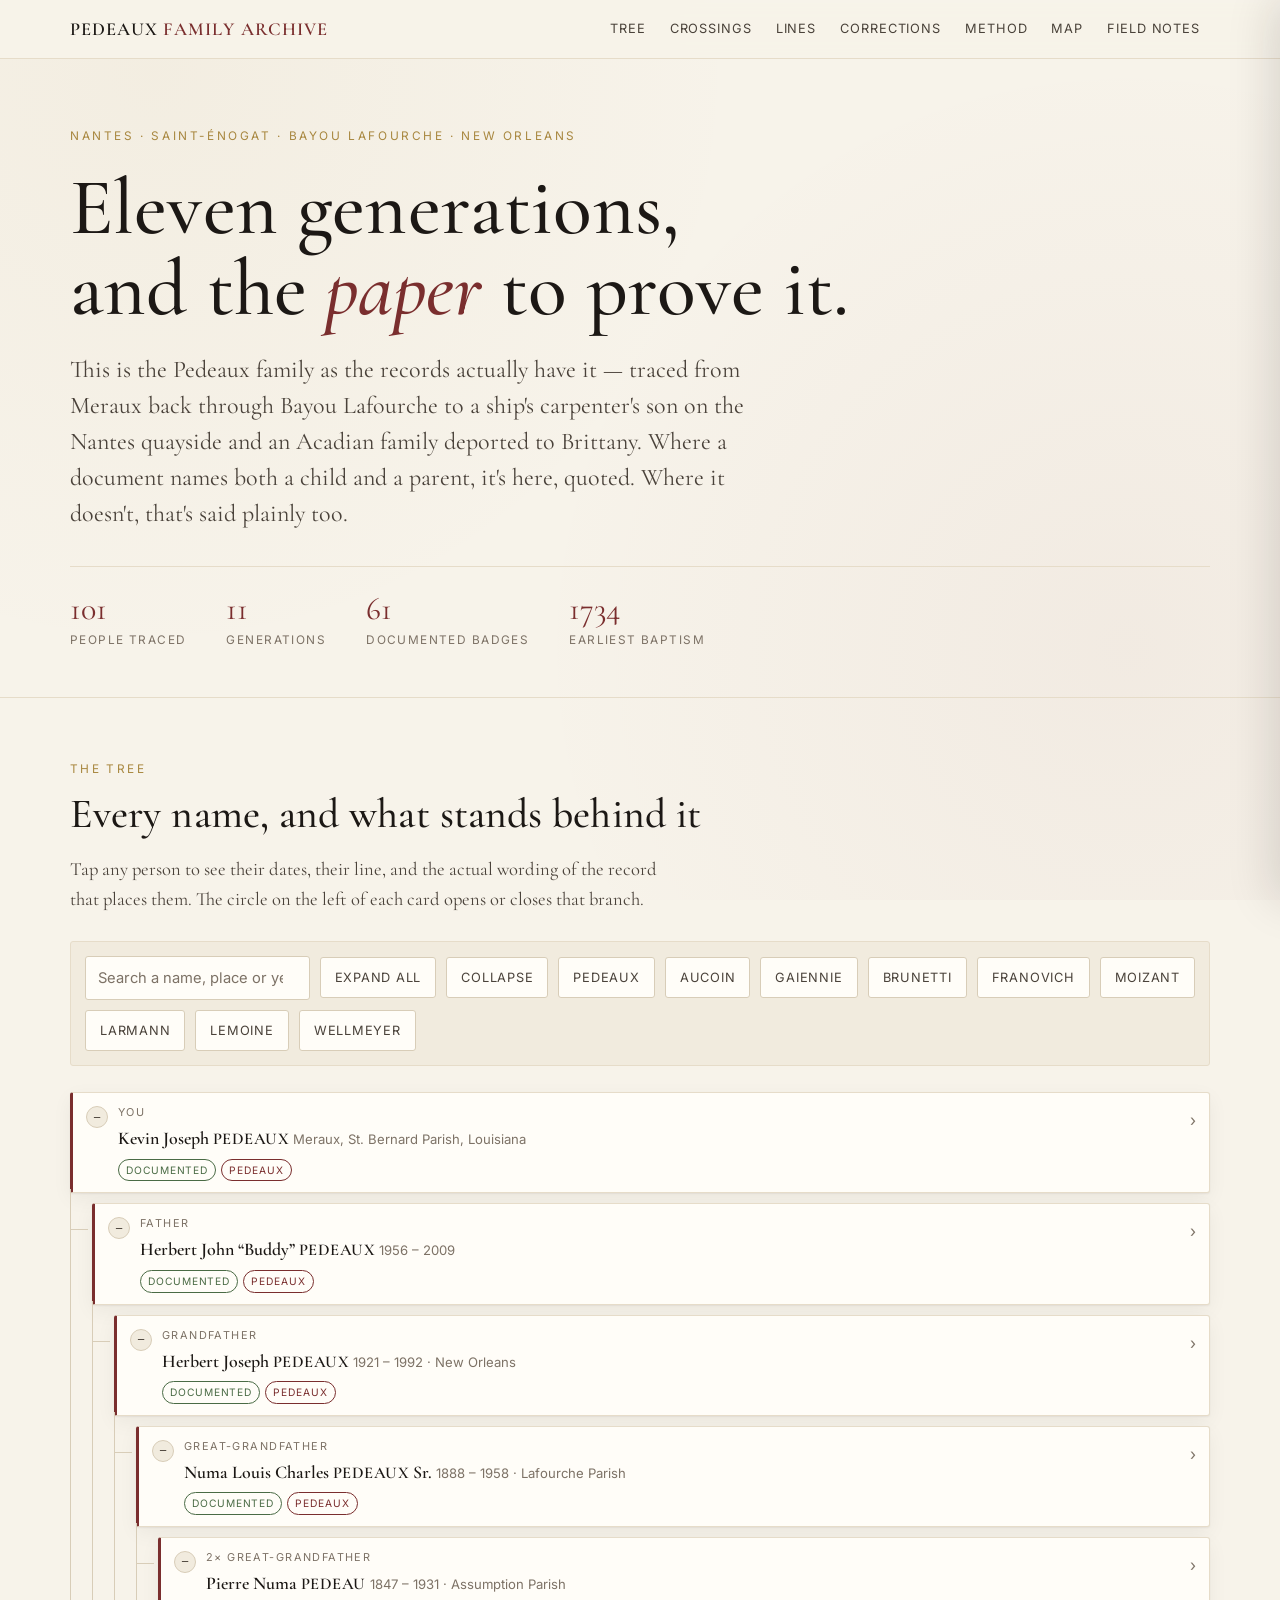
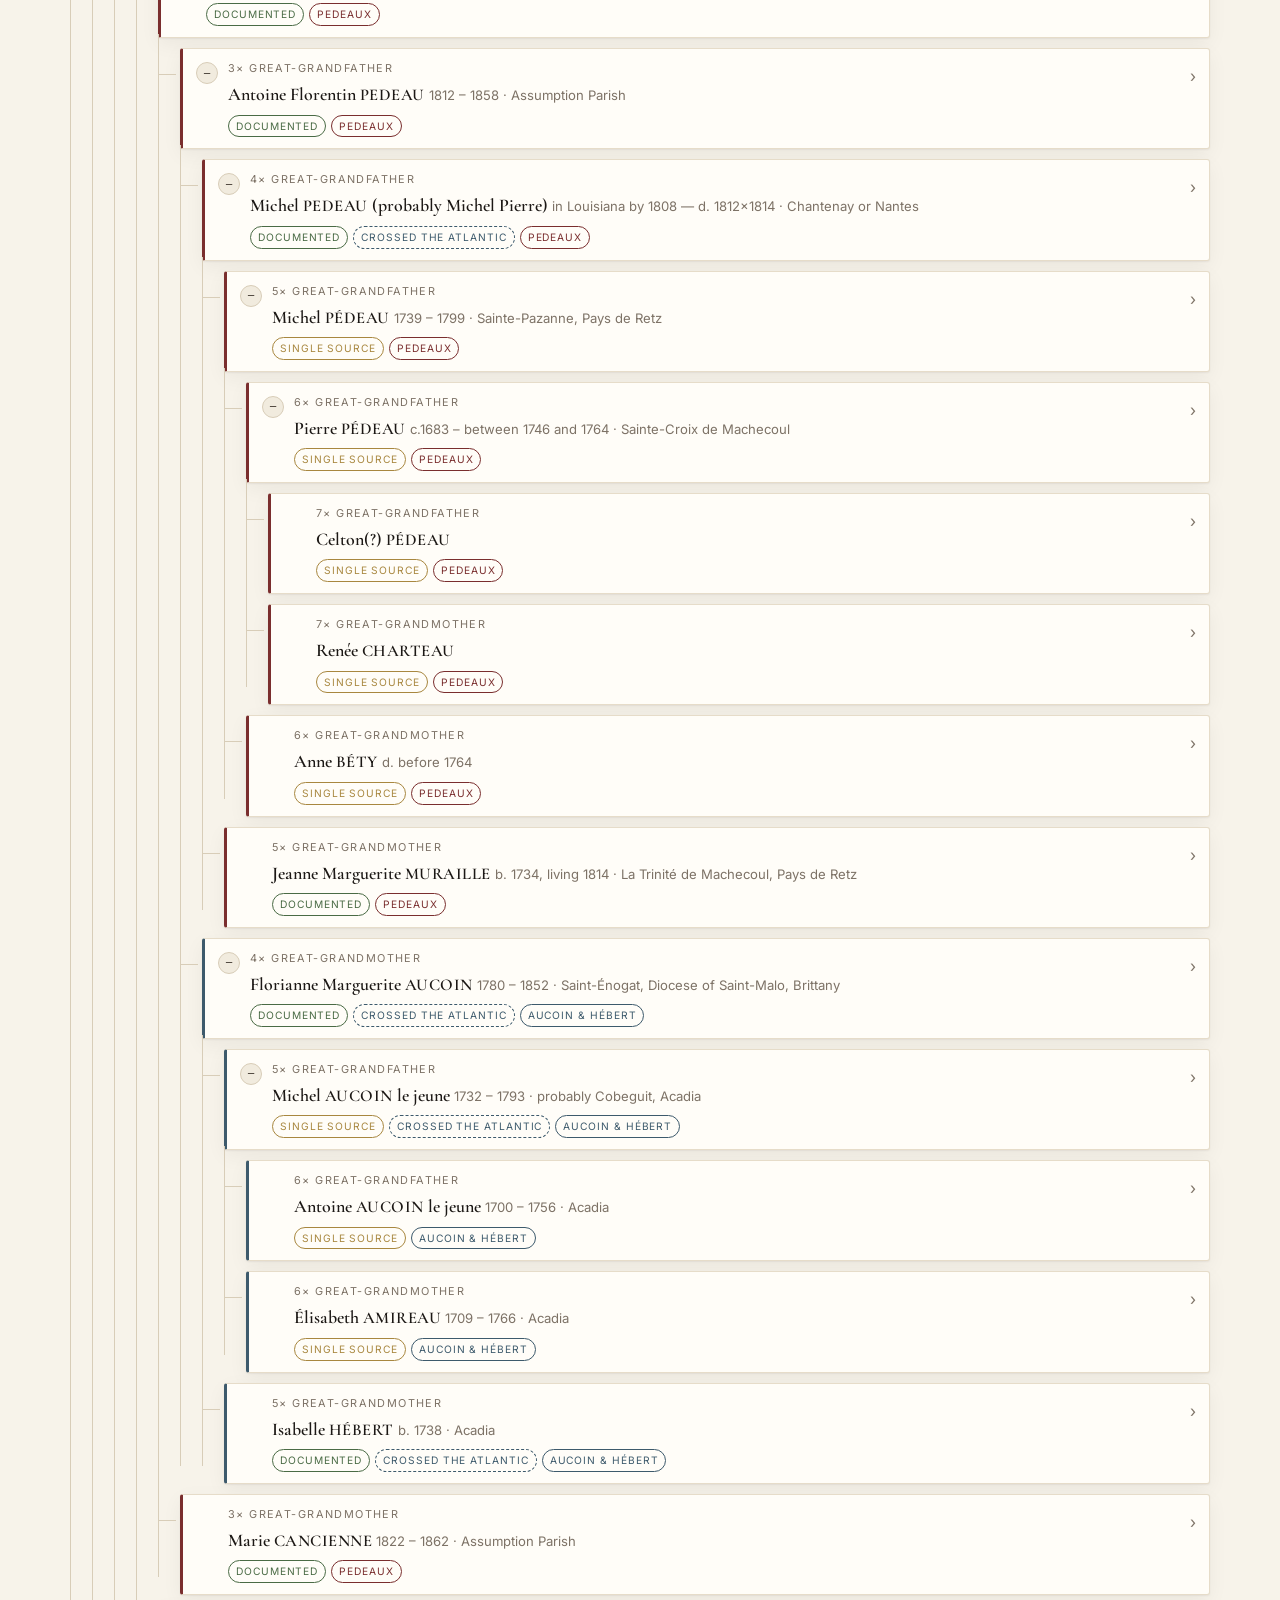
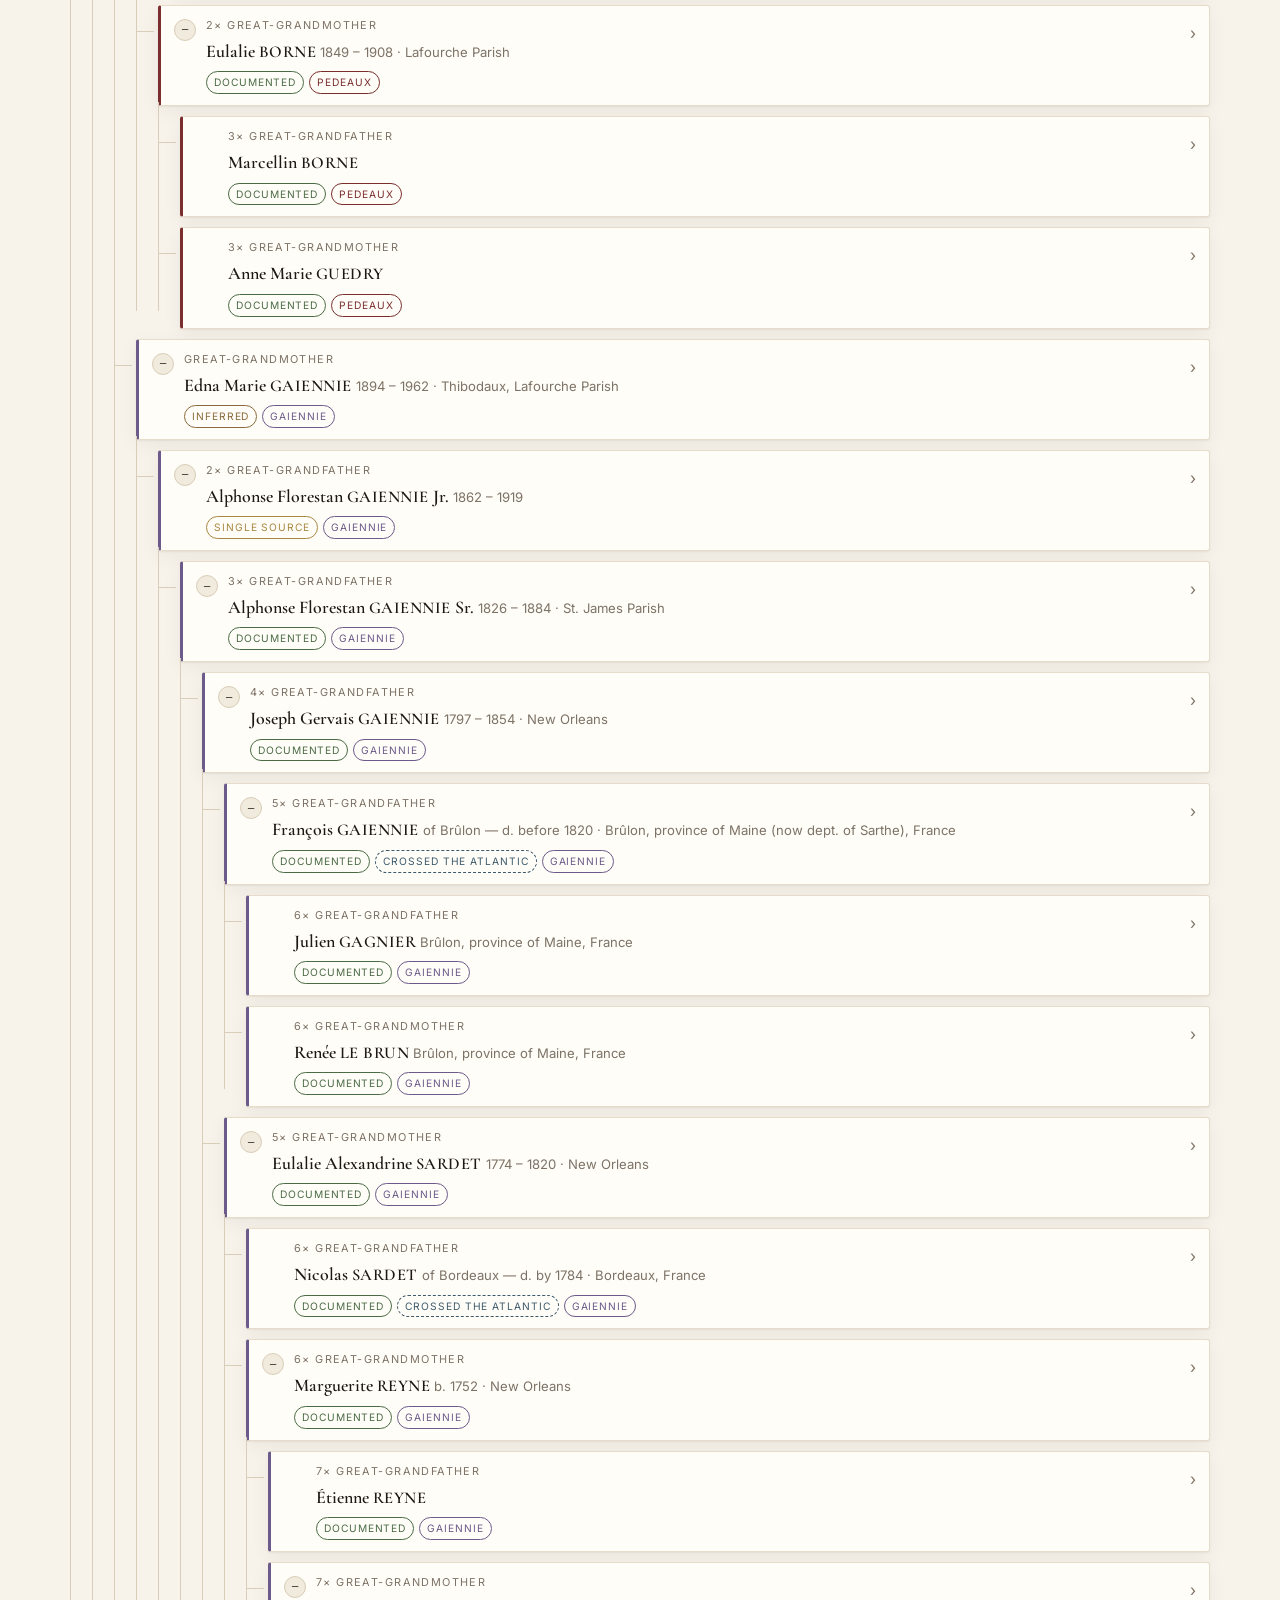
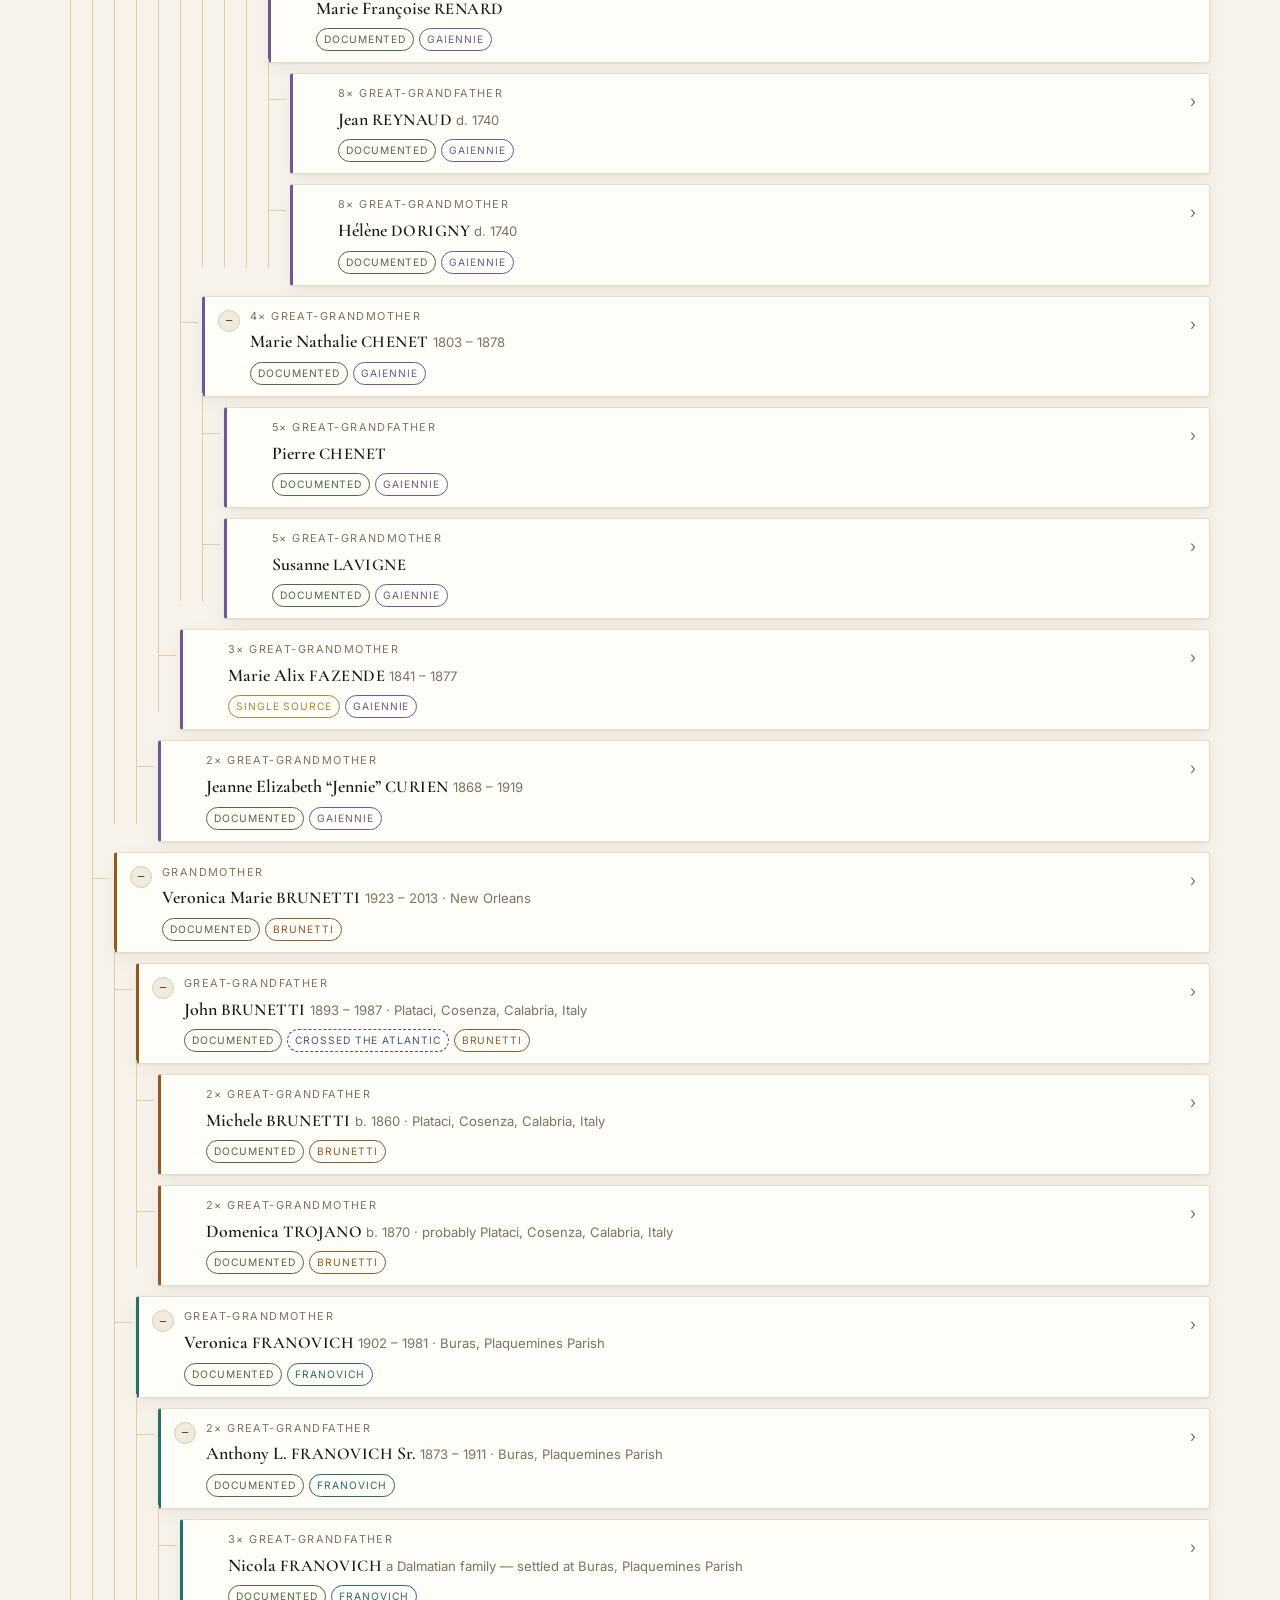
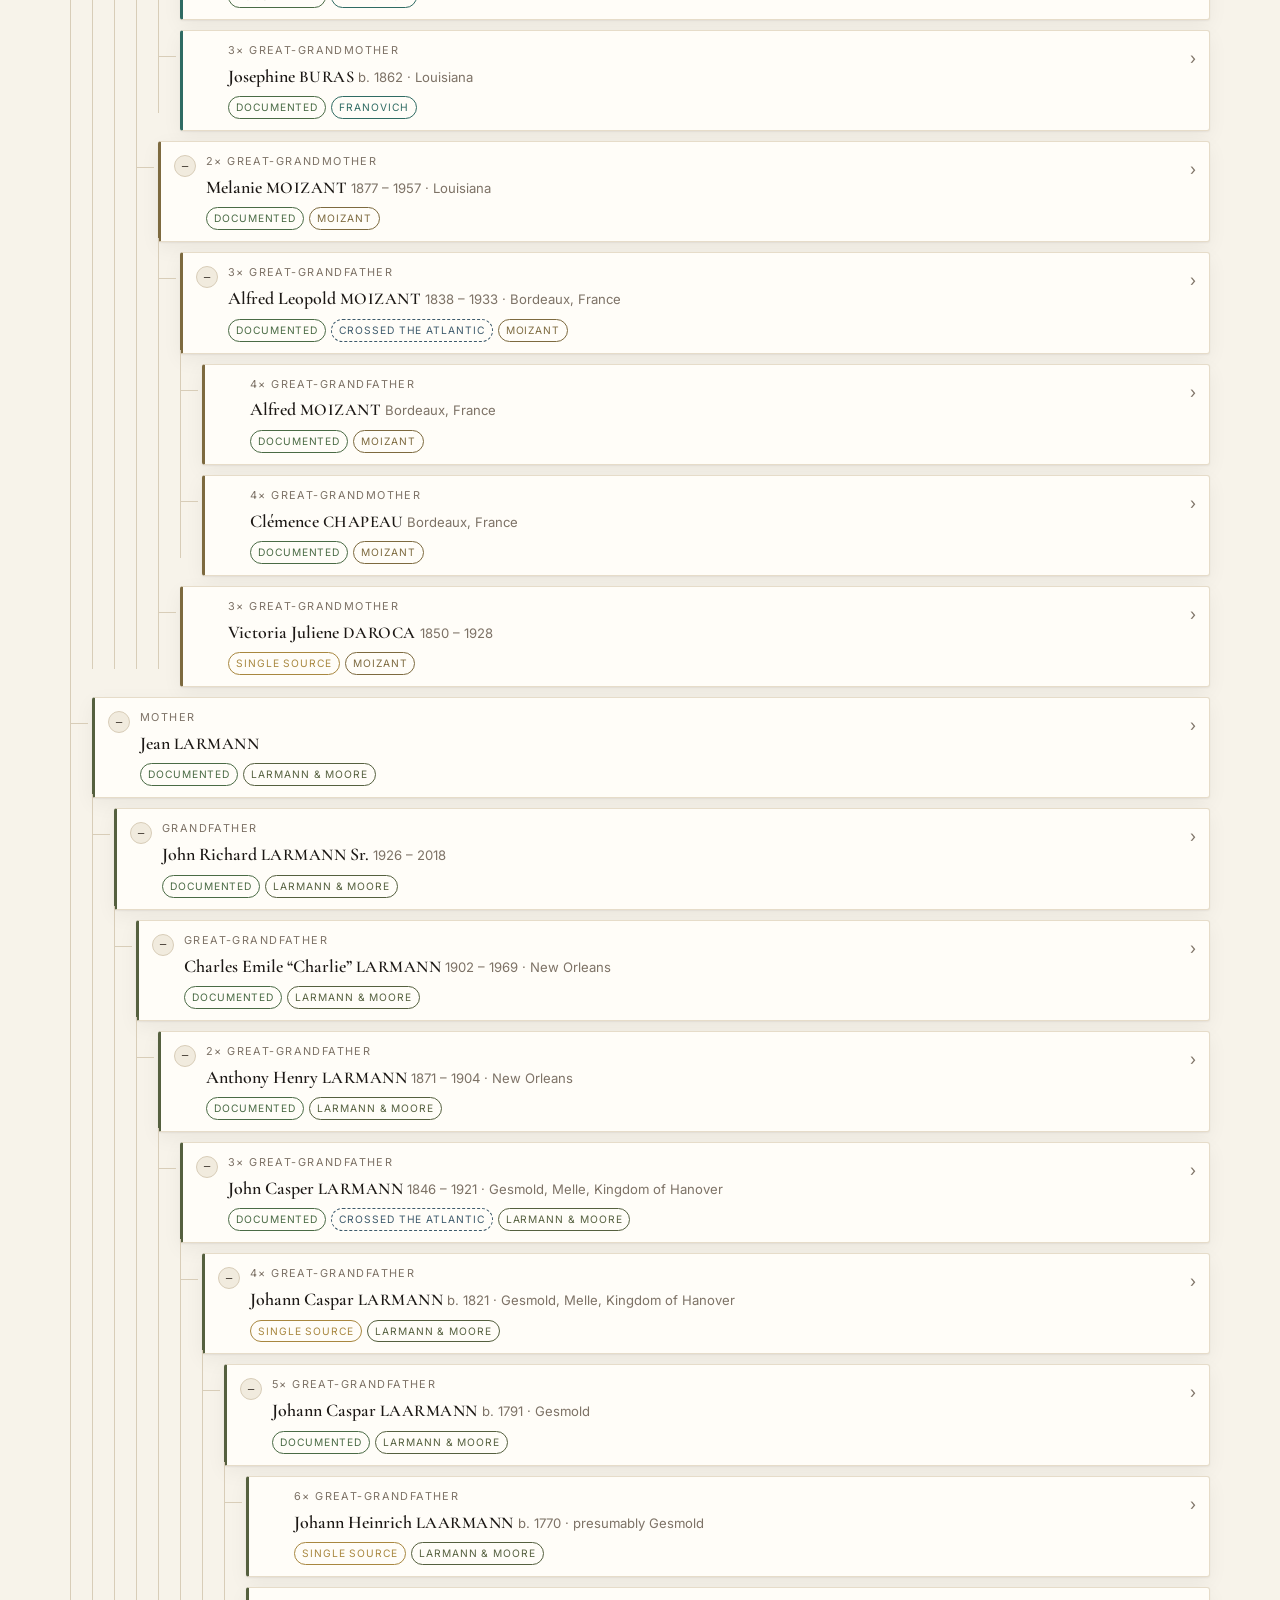
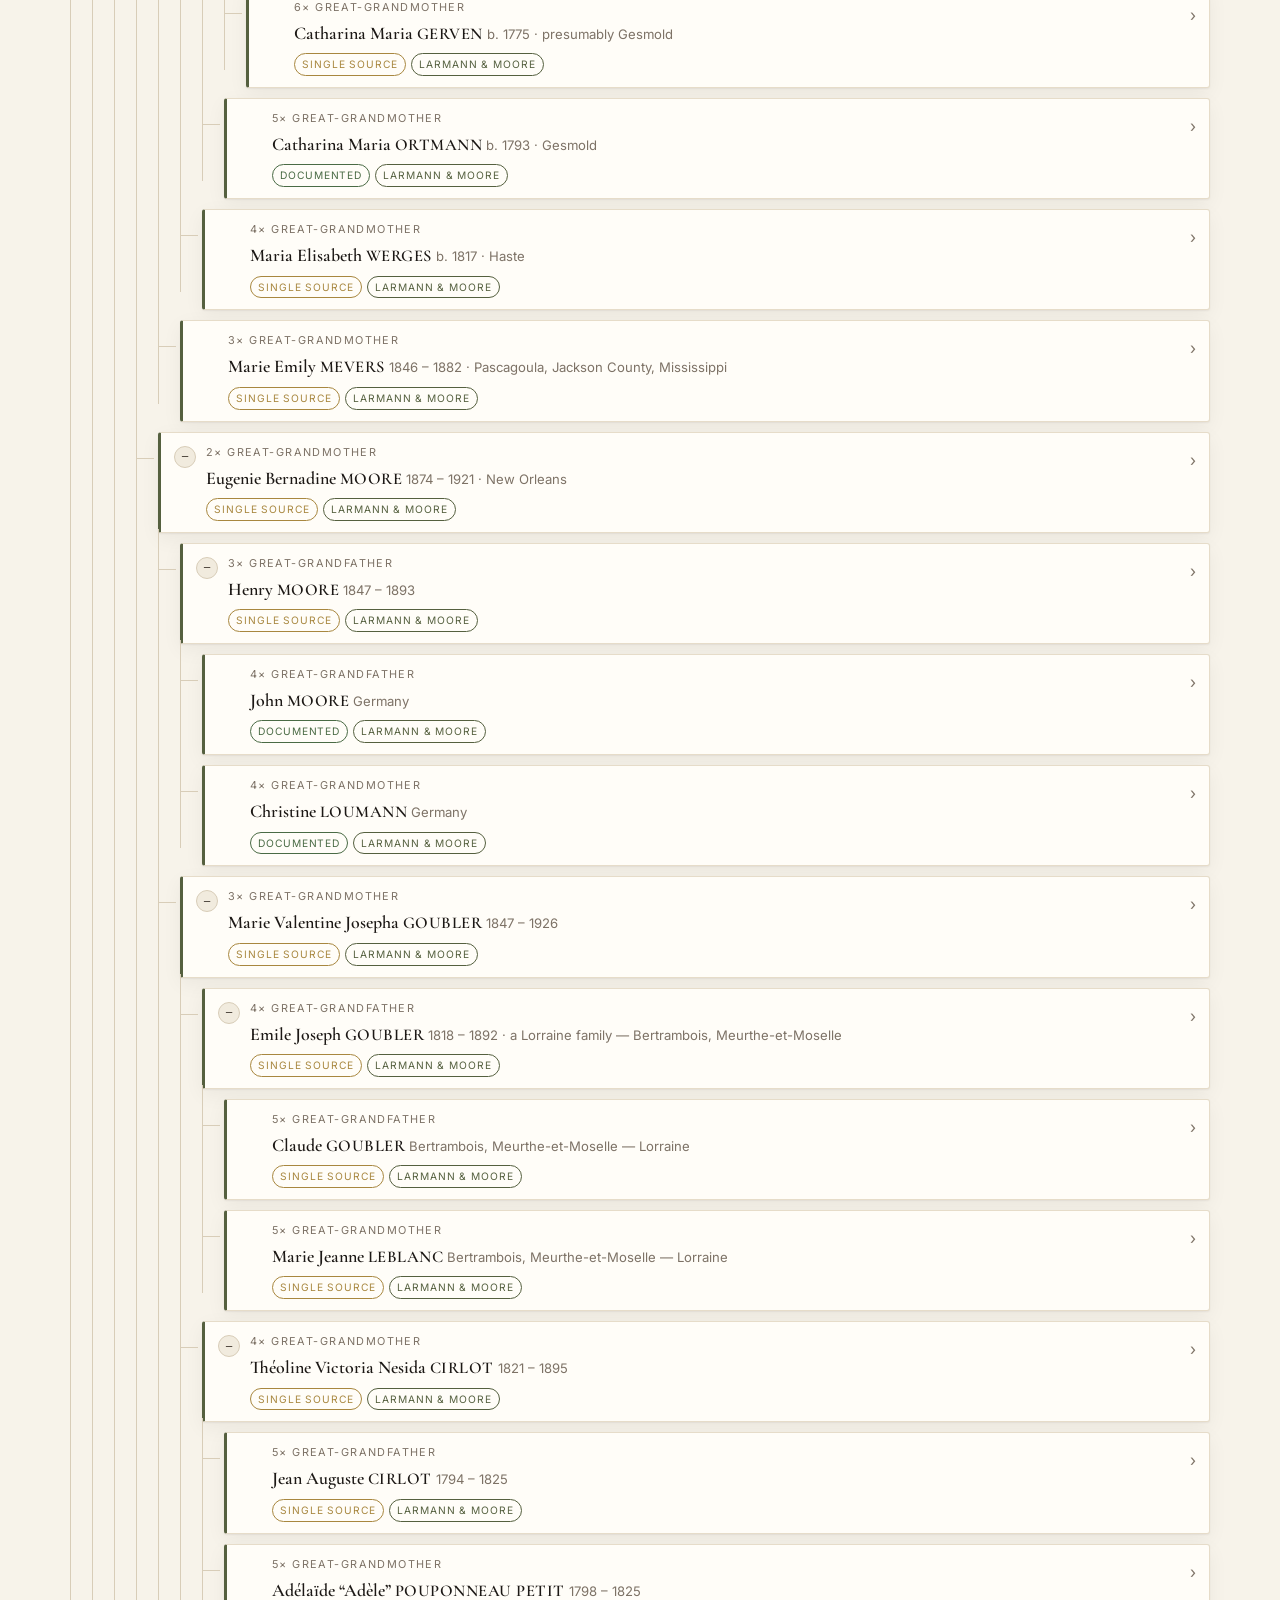
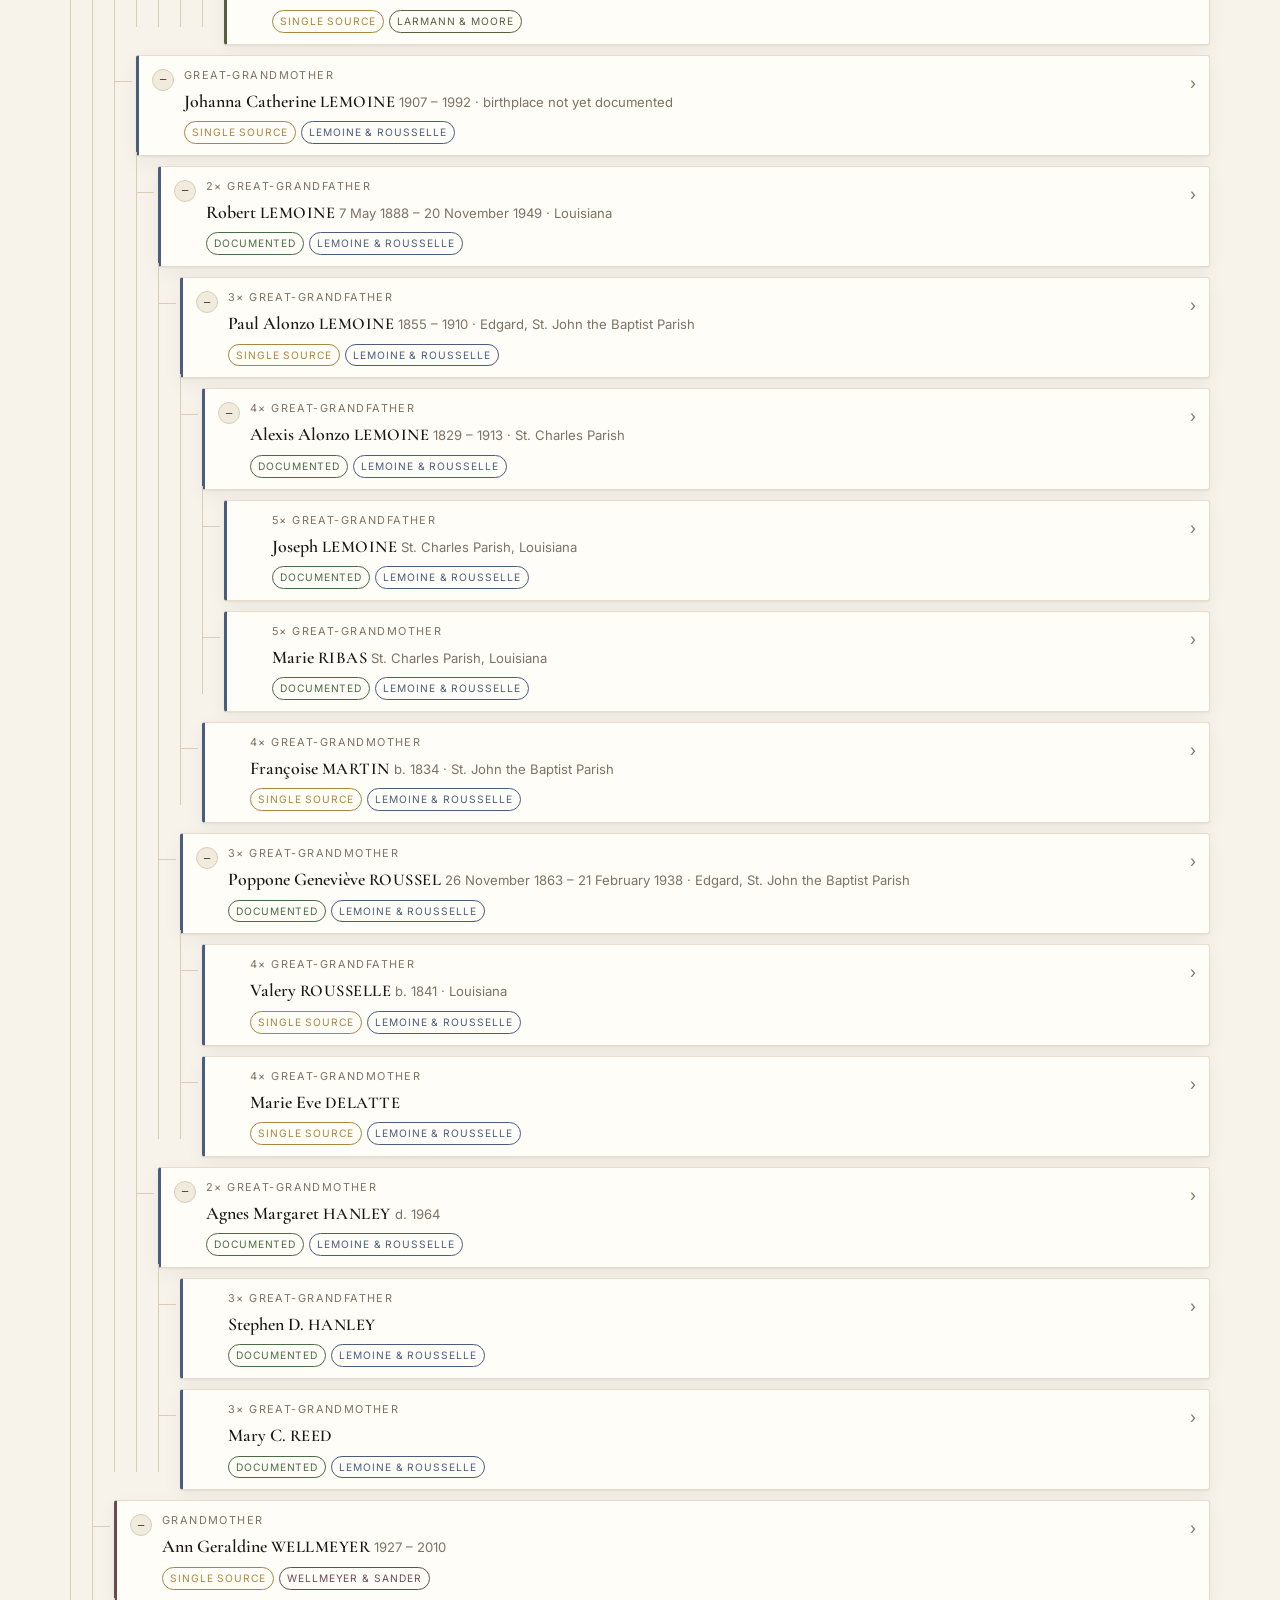
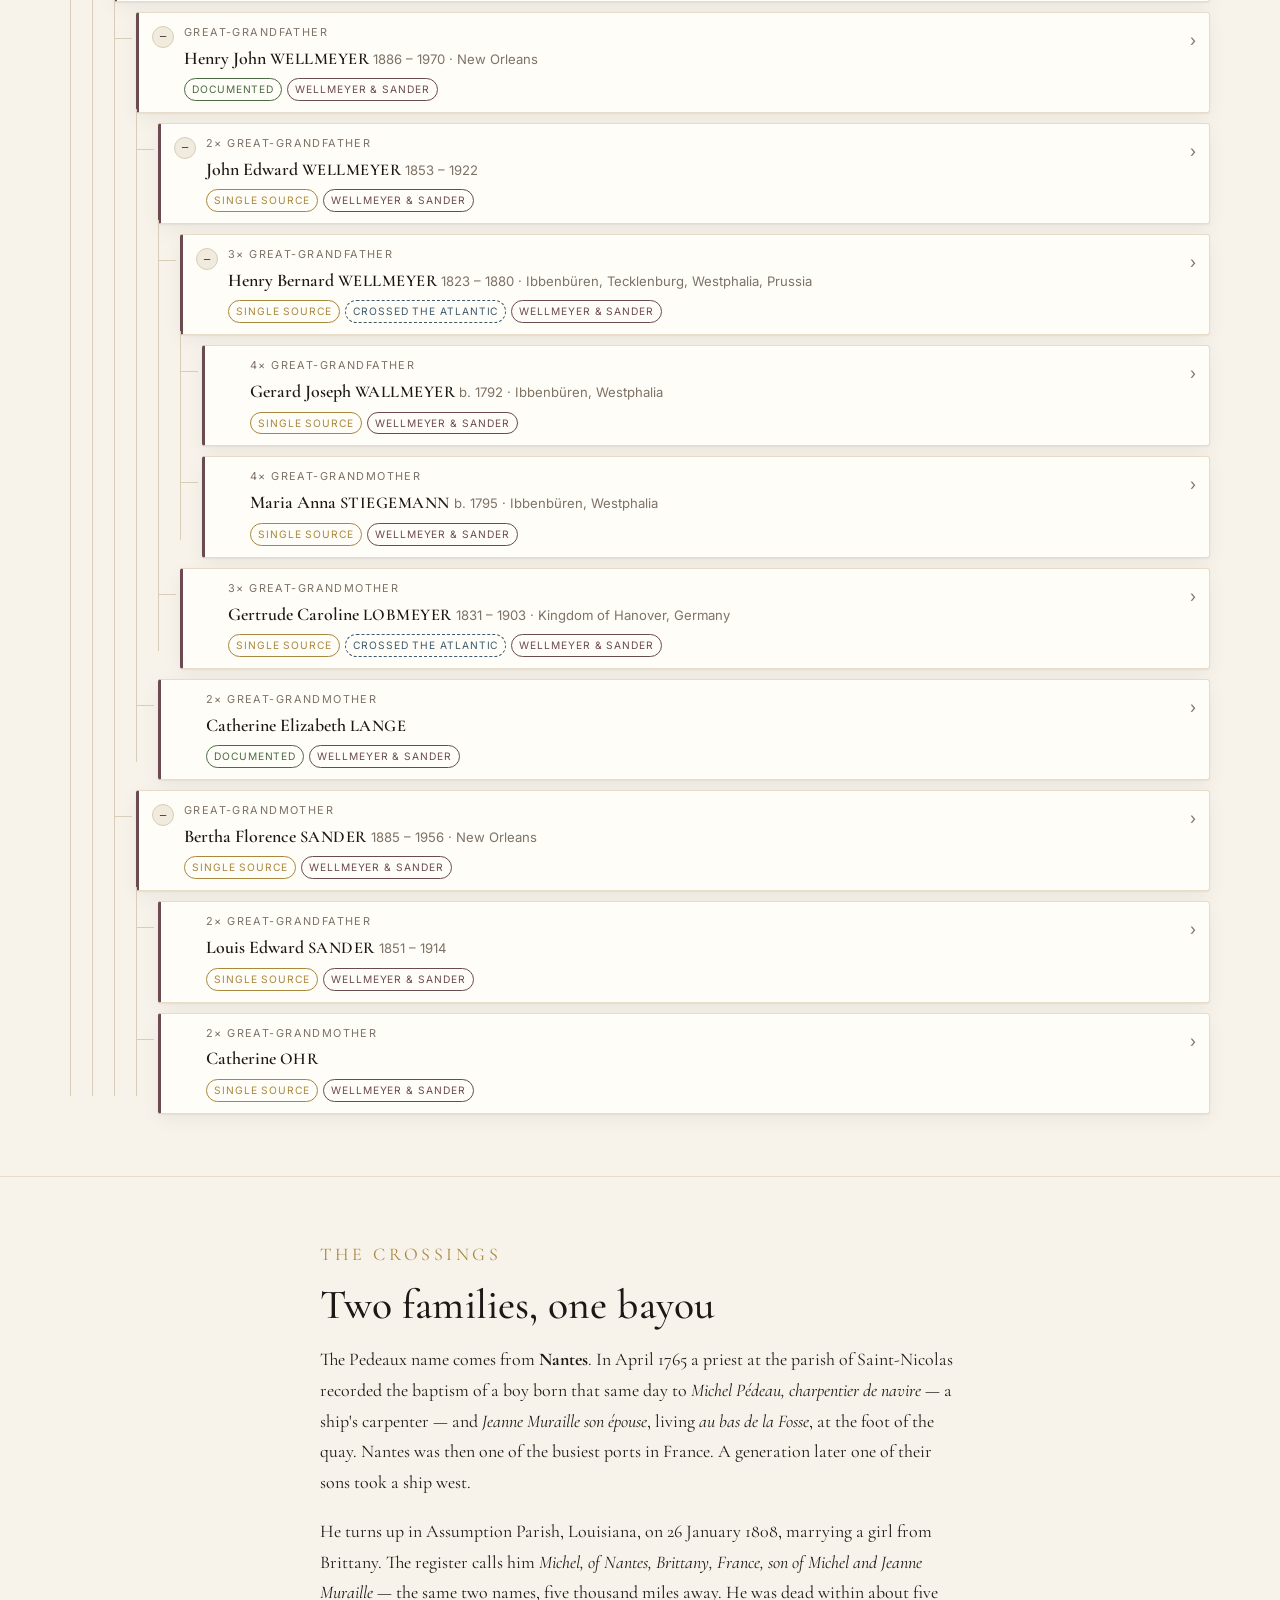
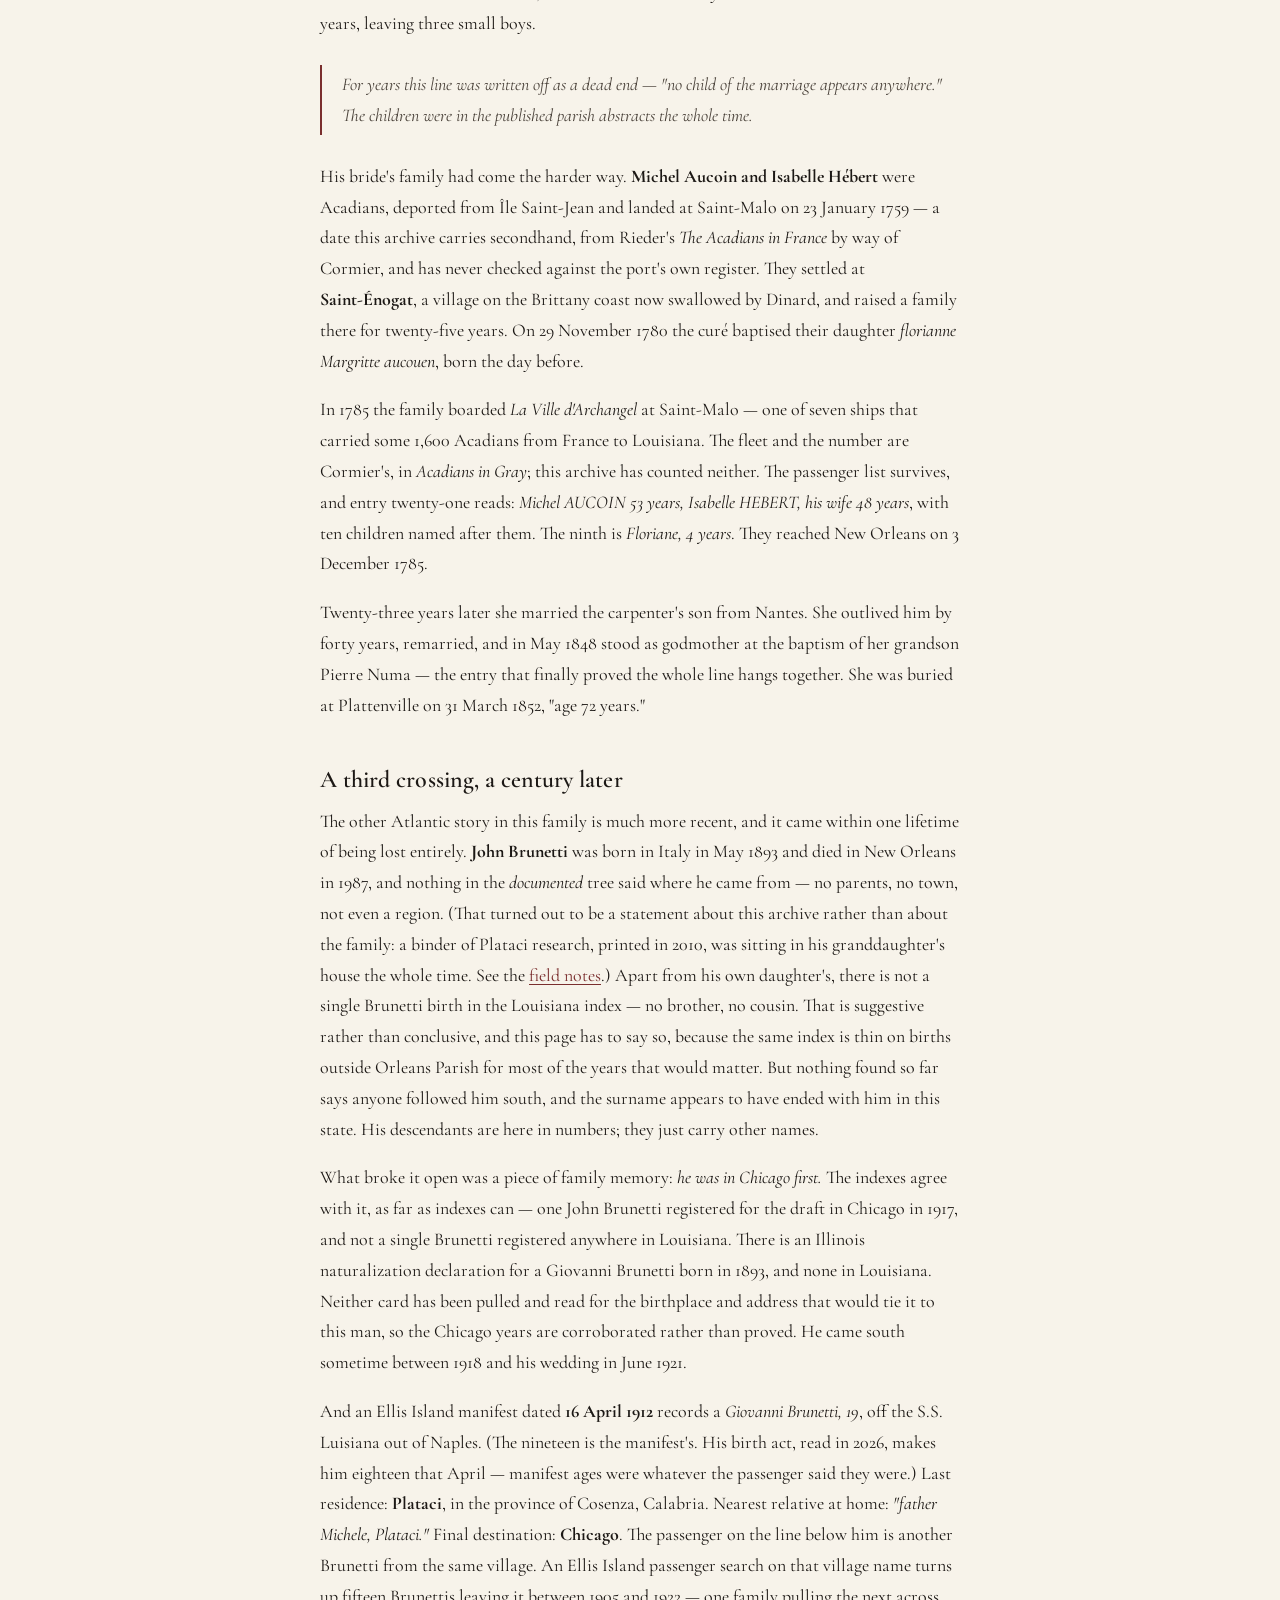
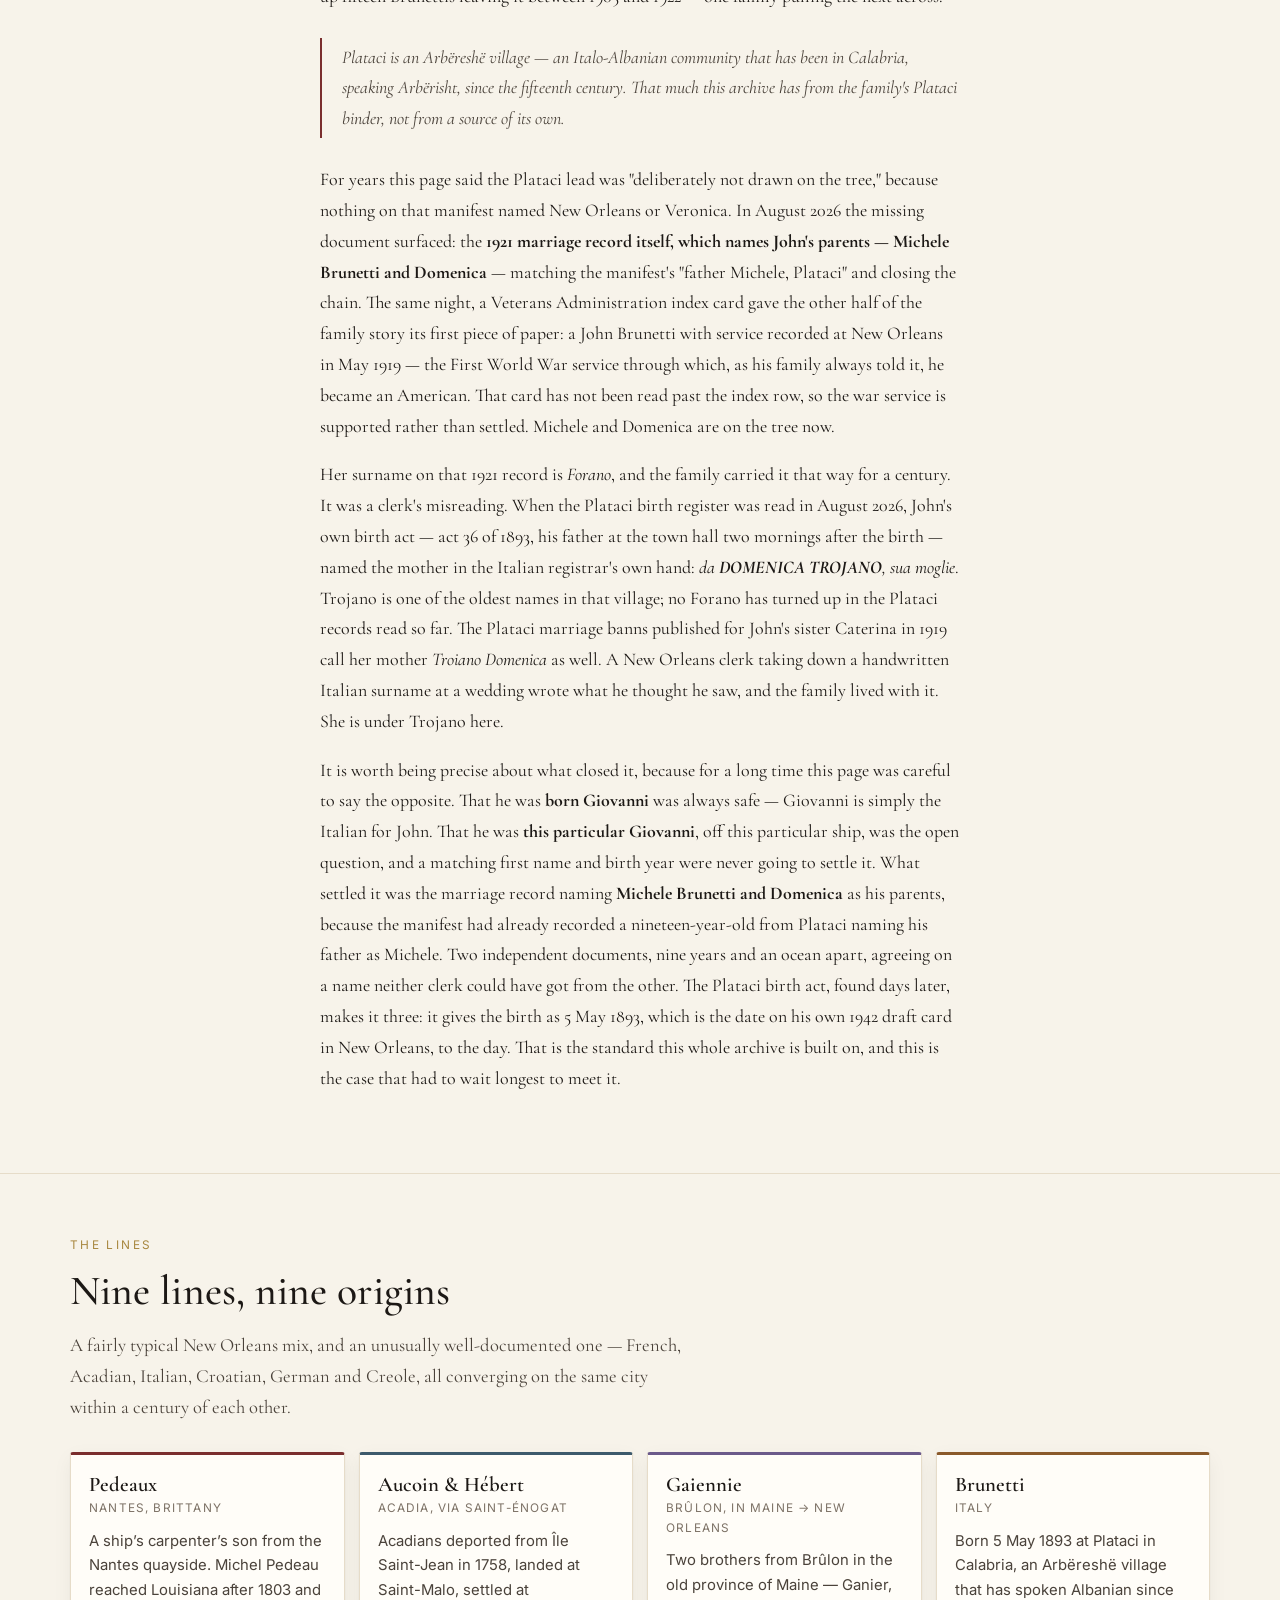
==== commit e3249488: "People 100 and 101: John Moore and Christine Loumann The hundredth person on this tree arrives the w" ====
--- a/index.html
+++ b/index.html
@@ -15,7 +15,7 @@
 <link rel="preconnect" href="https://fonts.googleapis.com">
 <link rel="preconnect" href="https://fonts.gstatic.com" crossorigin>
 <link href="https://fonts.googleapis.com/css2?family=Cormorant+Garamond:ital,wght@0,400;0,500;0,600;1,400&family=Inter:wght@400;500;600&display=swap" rel="stylesheet">
-<link rel="stylesheet" href="assets/css/styles.css?v=20260814e">
+<link rel="stylesheet" href="assets/css/styles.css?v=20260814g">
 </head>
 <body>
 
@@ -81,7 +81,7 @@
         <button class="btn" type="button" data-branch="larmann" aria-pressed="false">Larmann</button>
         <button class="btn" type="button" data-branch="lemoine" aria-pressed="false">Lemoine</button>
         <button class="btn" type="button" data-branch="wellmeyer" aria-pressed="false">Wellmeyer</button>
-        <span id="result-count" style="font-size:.8rem;color:var(--ink-3);letter-spacing:.06em" aria-live="polite"></span>
+        <span id="result-count" class="controls__count" aria-live="polite"></span>
       </div>
 
       <div class="tree" id="tree"></div>
@@ -548,7 +548,7 @@
   <div class="panel__body" id="panel-body"></div>
 </aside>
 
-<script src="assets/js/data.js?v=20260814e"></script>
-<script src="assets/js/app.js?v=20260814e"></script>
+<script src="assets/js/data.js?v=20260814g"></script>
+<script src="assets/js/app.js?v=20260814g"></script>
 </body>
 </html>
--- a/assets/css/styles.css
+++ b/assets/css/styles.css
@@ -436,3 +436,16 @@
   .node { break-inside: avoid; box-shadow: none; }
   .tree li.is-collapsed > ul { display: block !important; }
 }
+
+/* Small-caps metadata line under the controls, and inline source credits in
+   the field notes. These were inline style="" attributes until August 2026;
+   the production CSP blocks inline styles, so they silently lost their
+   formatting on the live site while looking correct locally. */
+.controls__count {
+  font-size: .8rem;
+  color: var(--ink-3);
+  letter-spacing: .06em;
+}
+.cite-inline {
+  font-size: .8rem;
+}
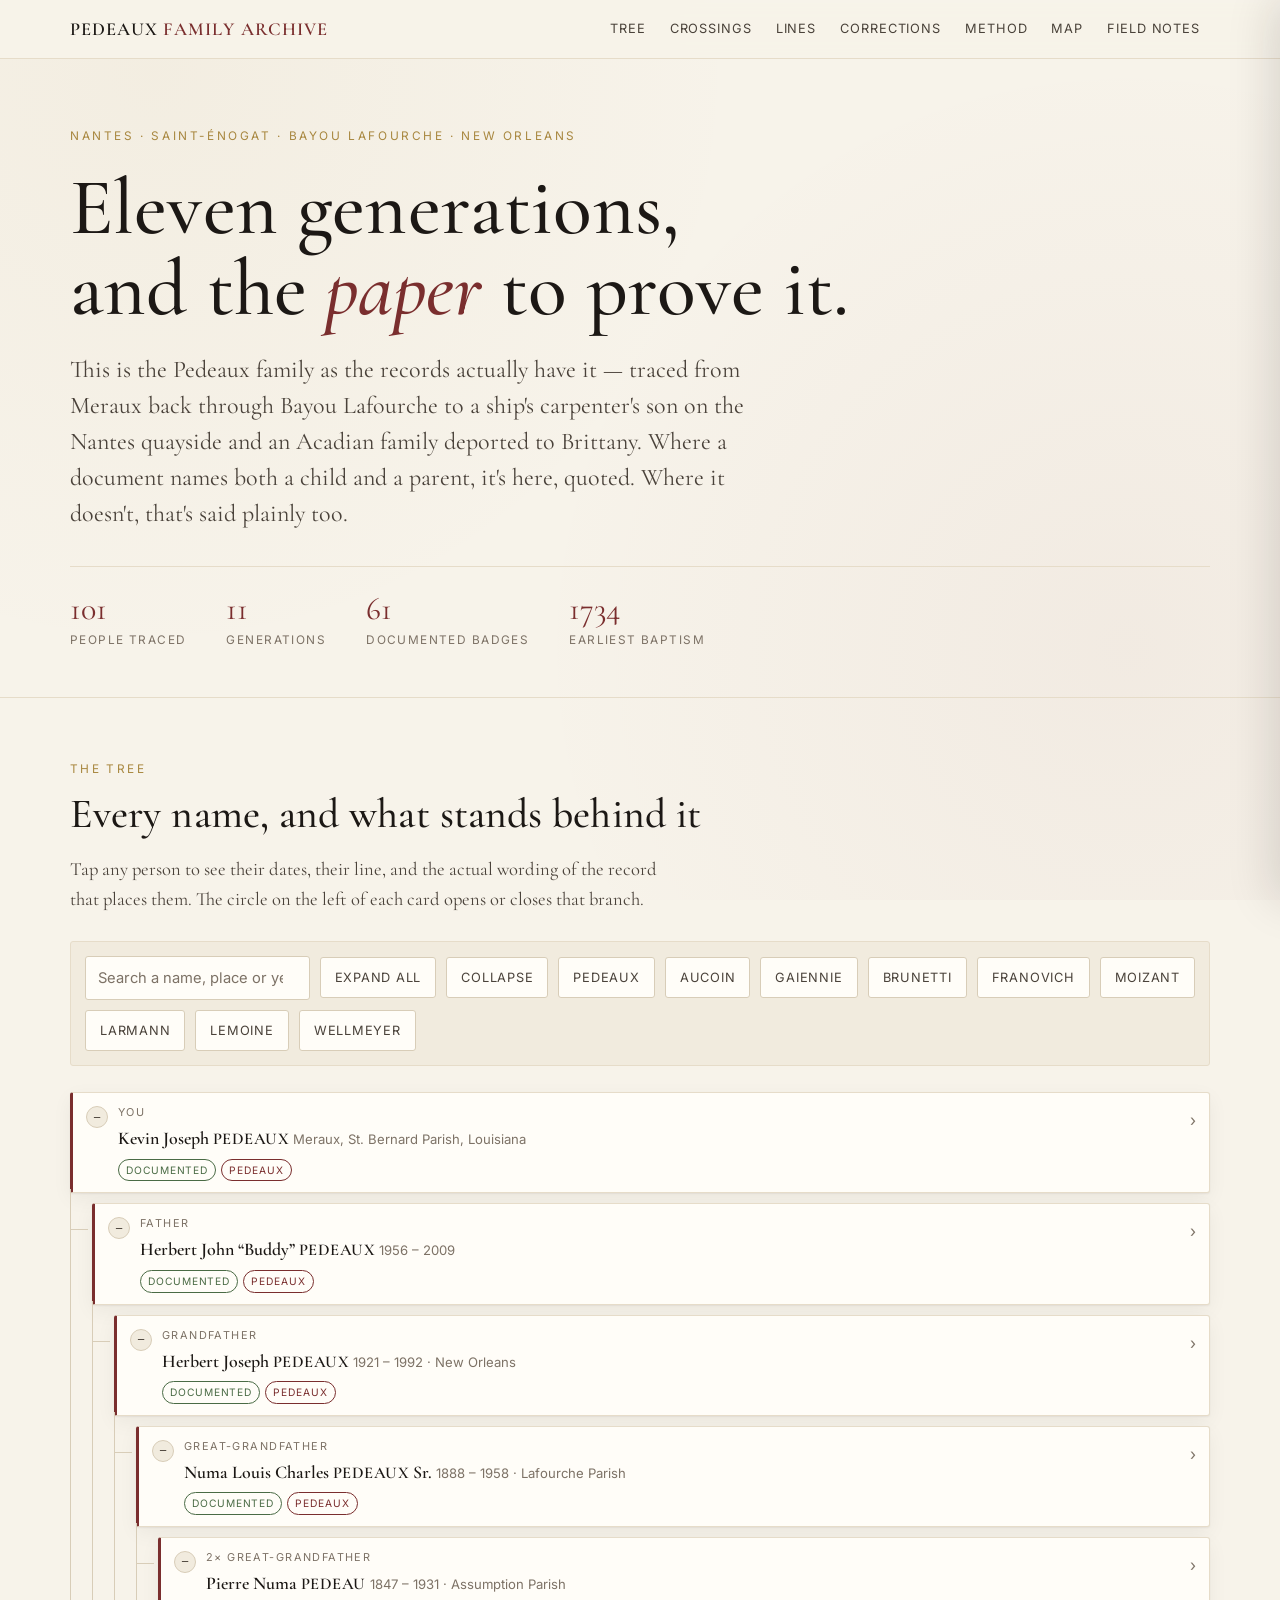
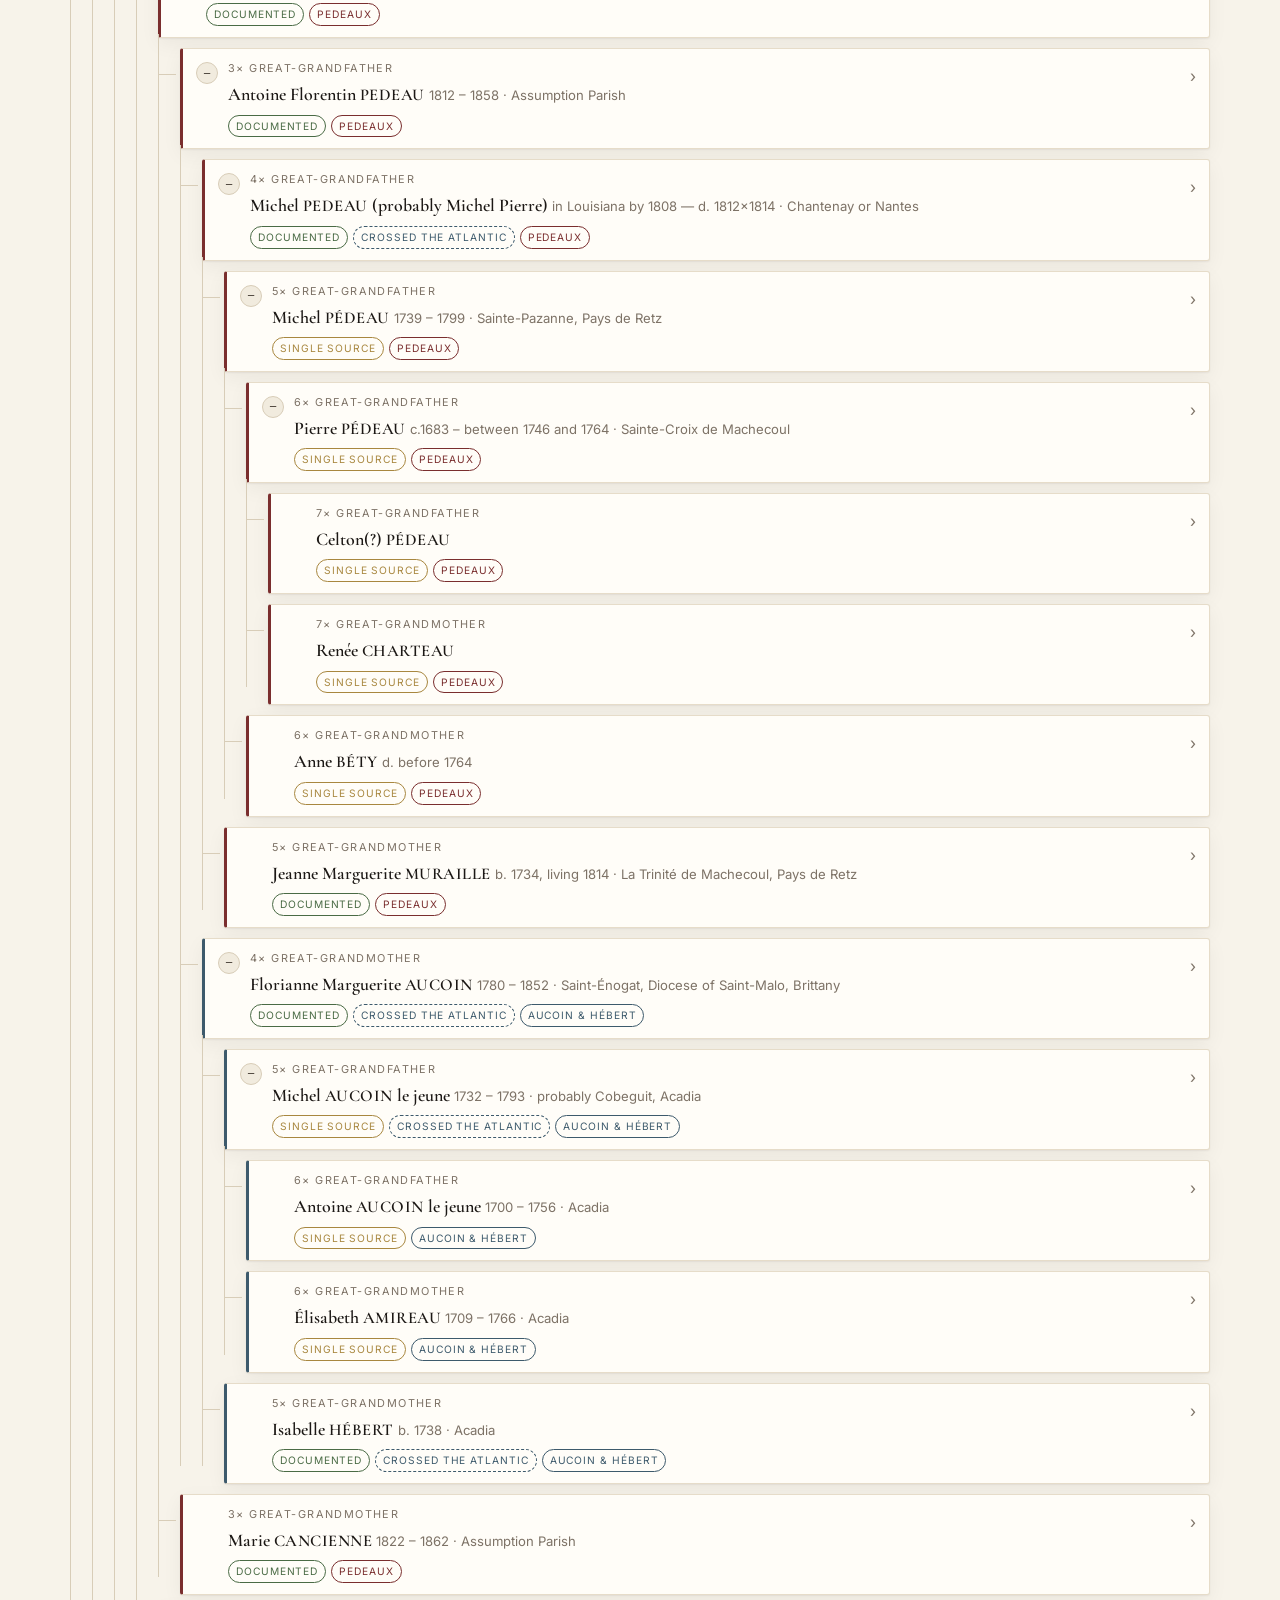
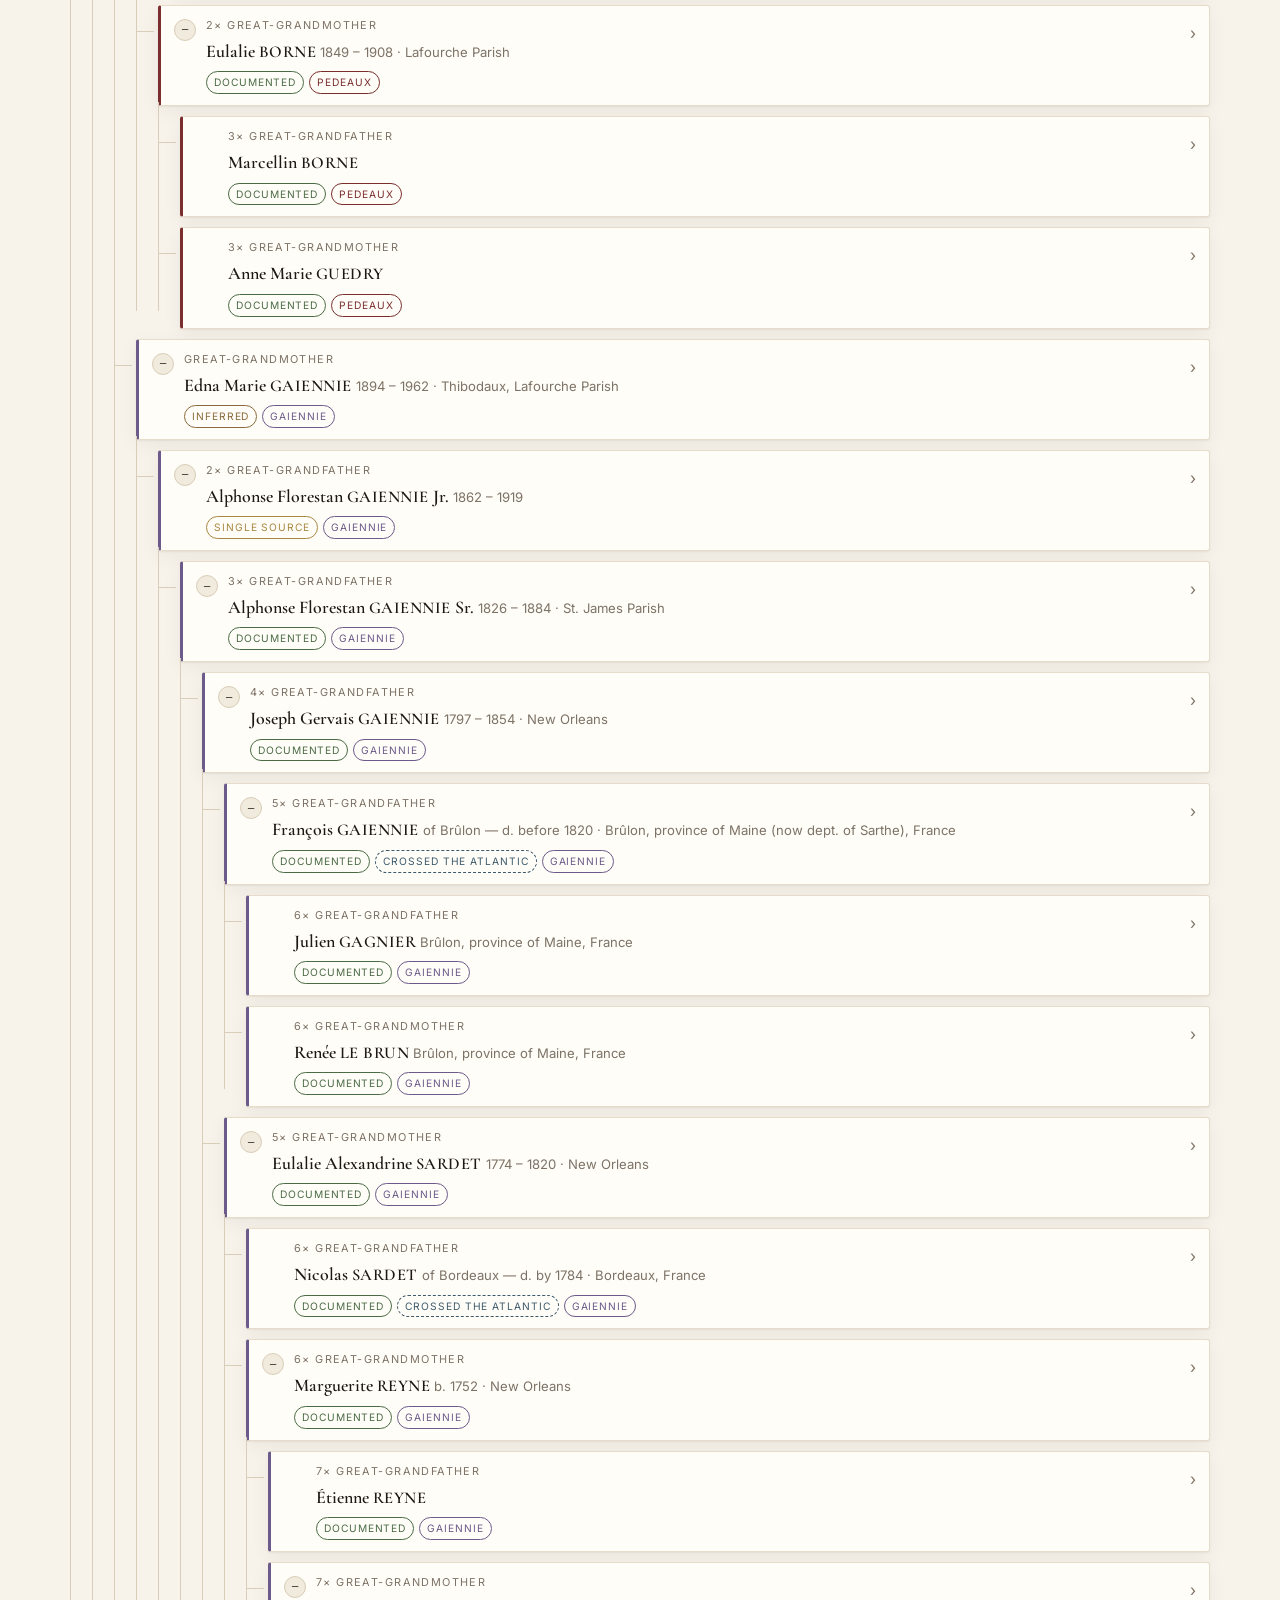
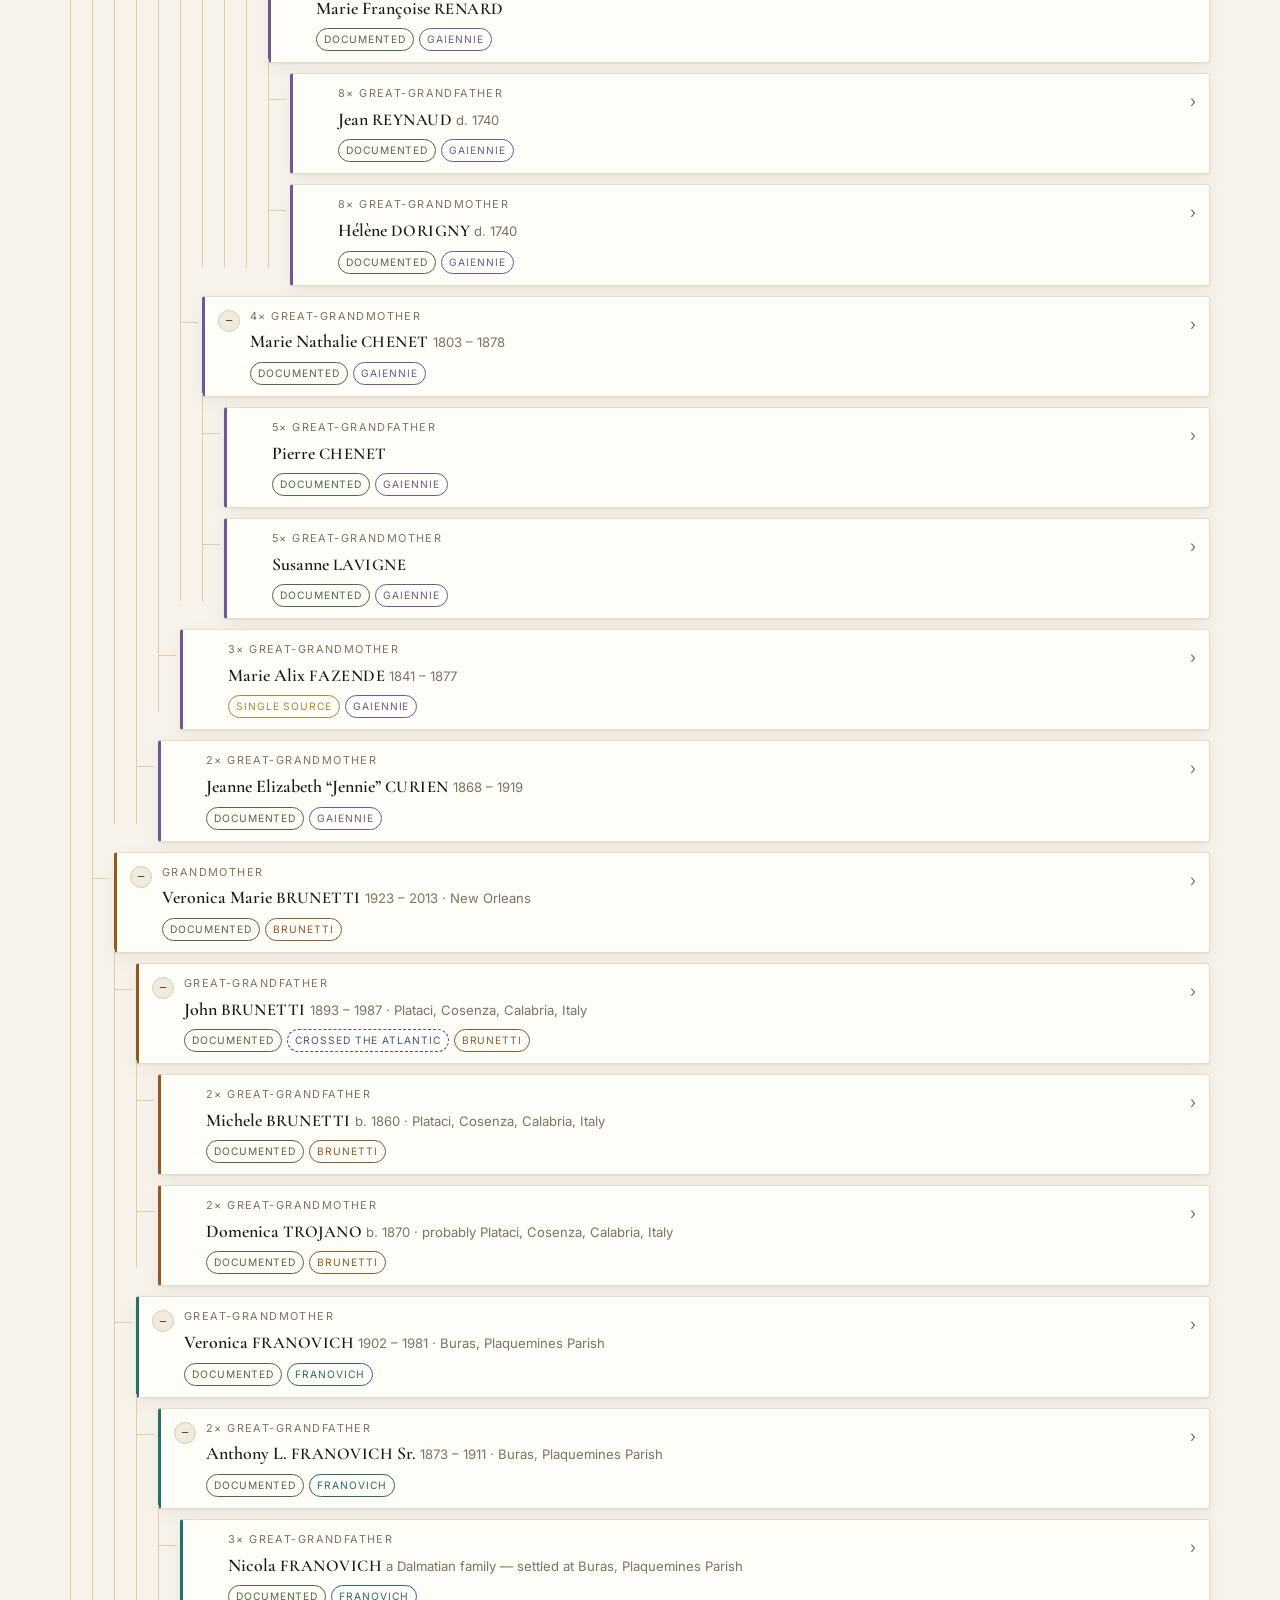
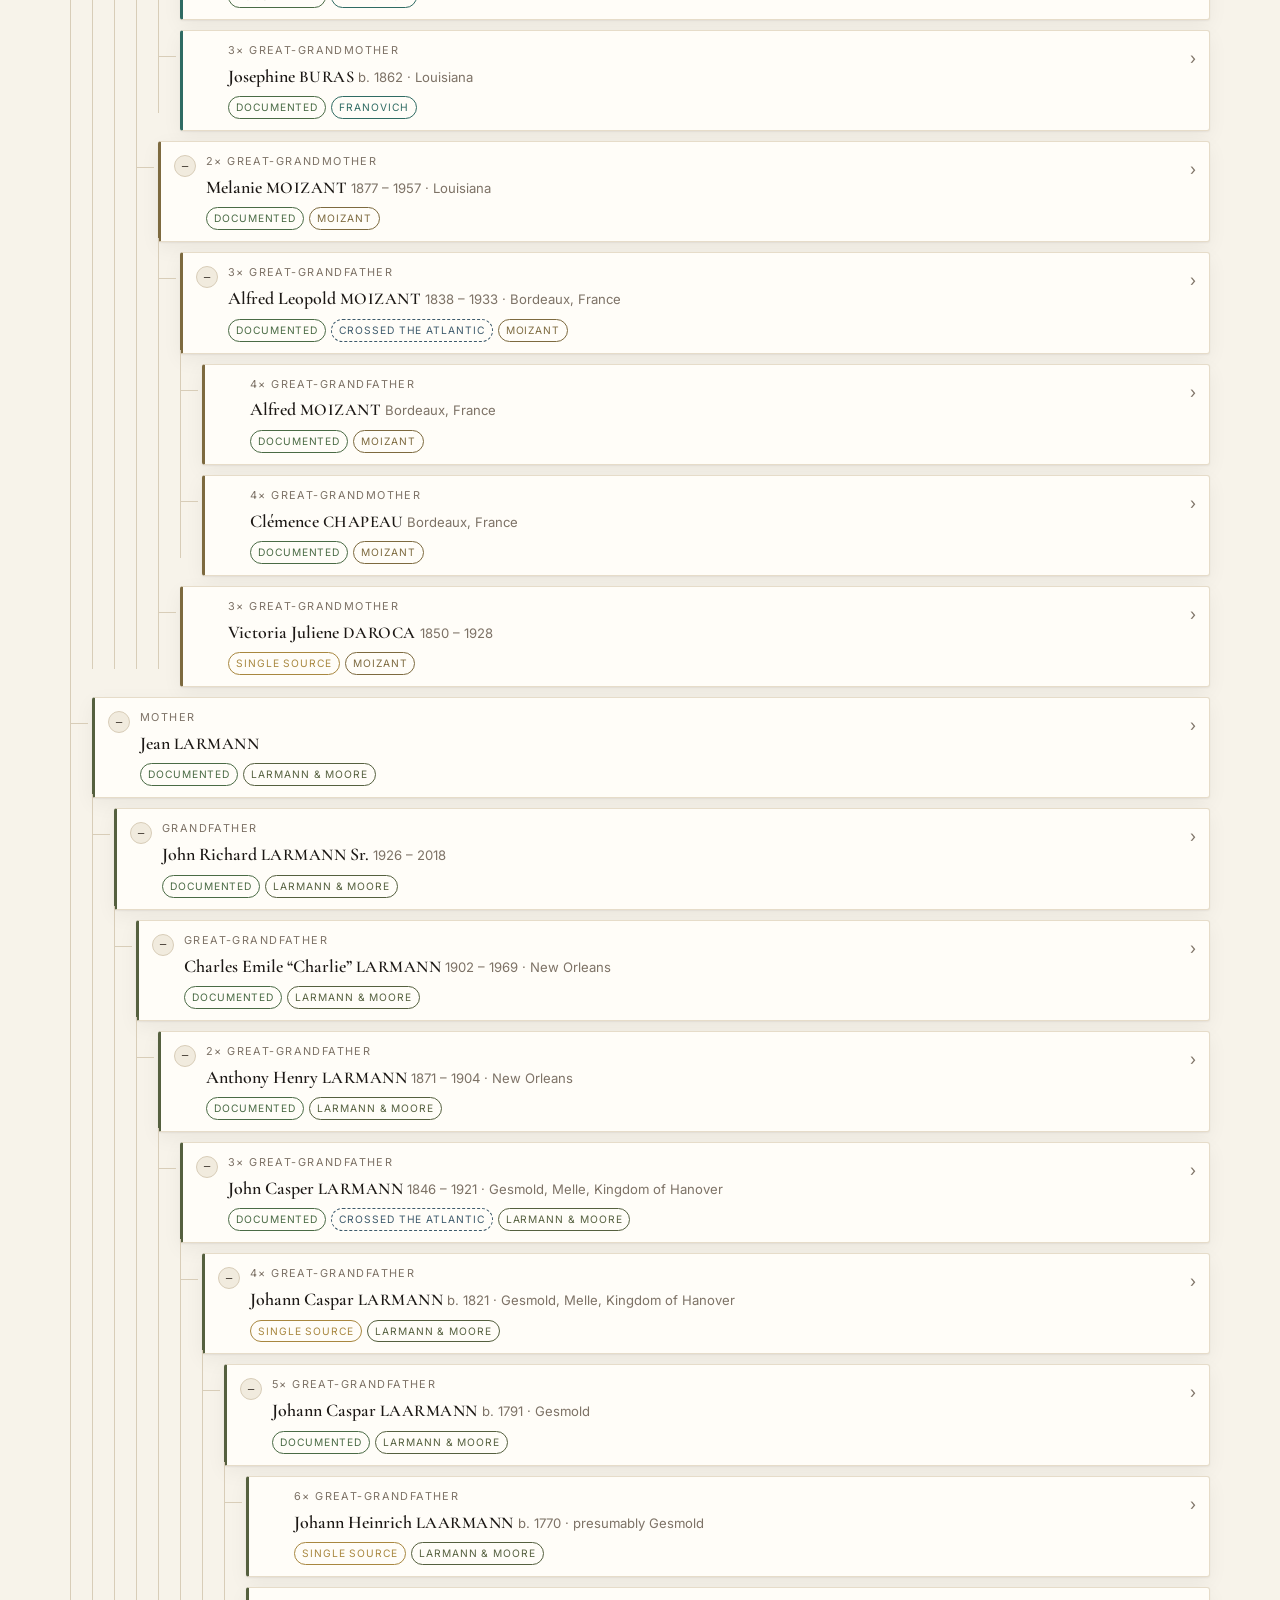
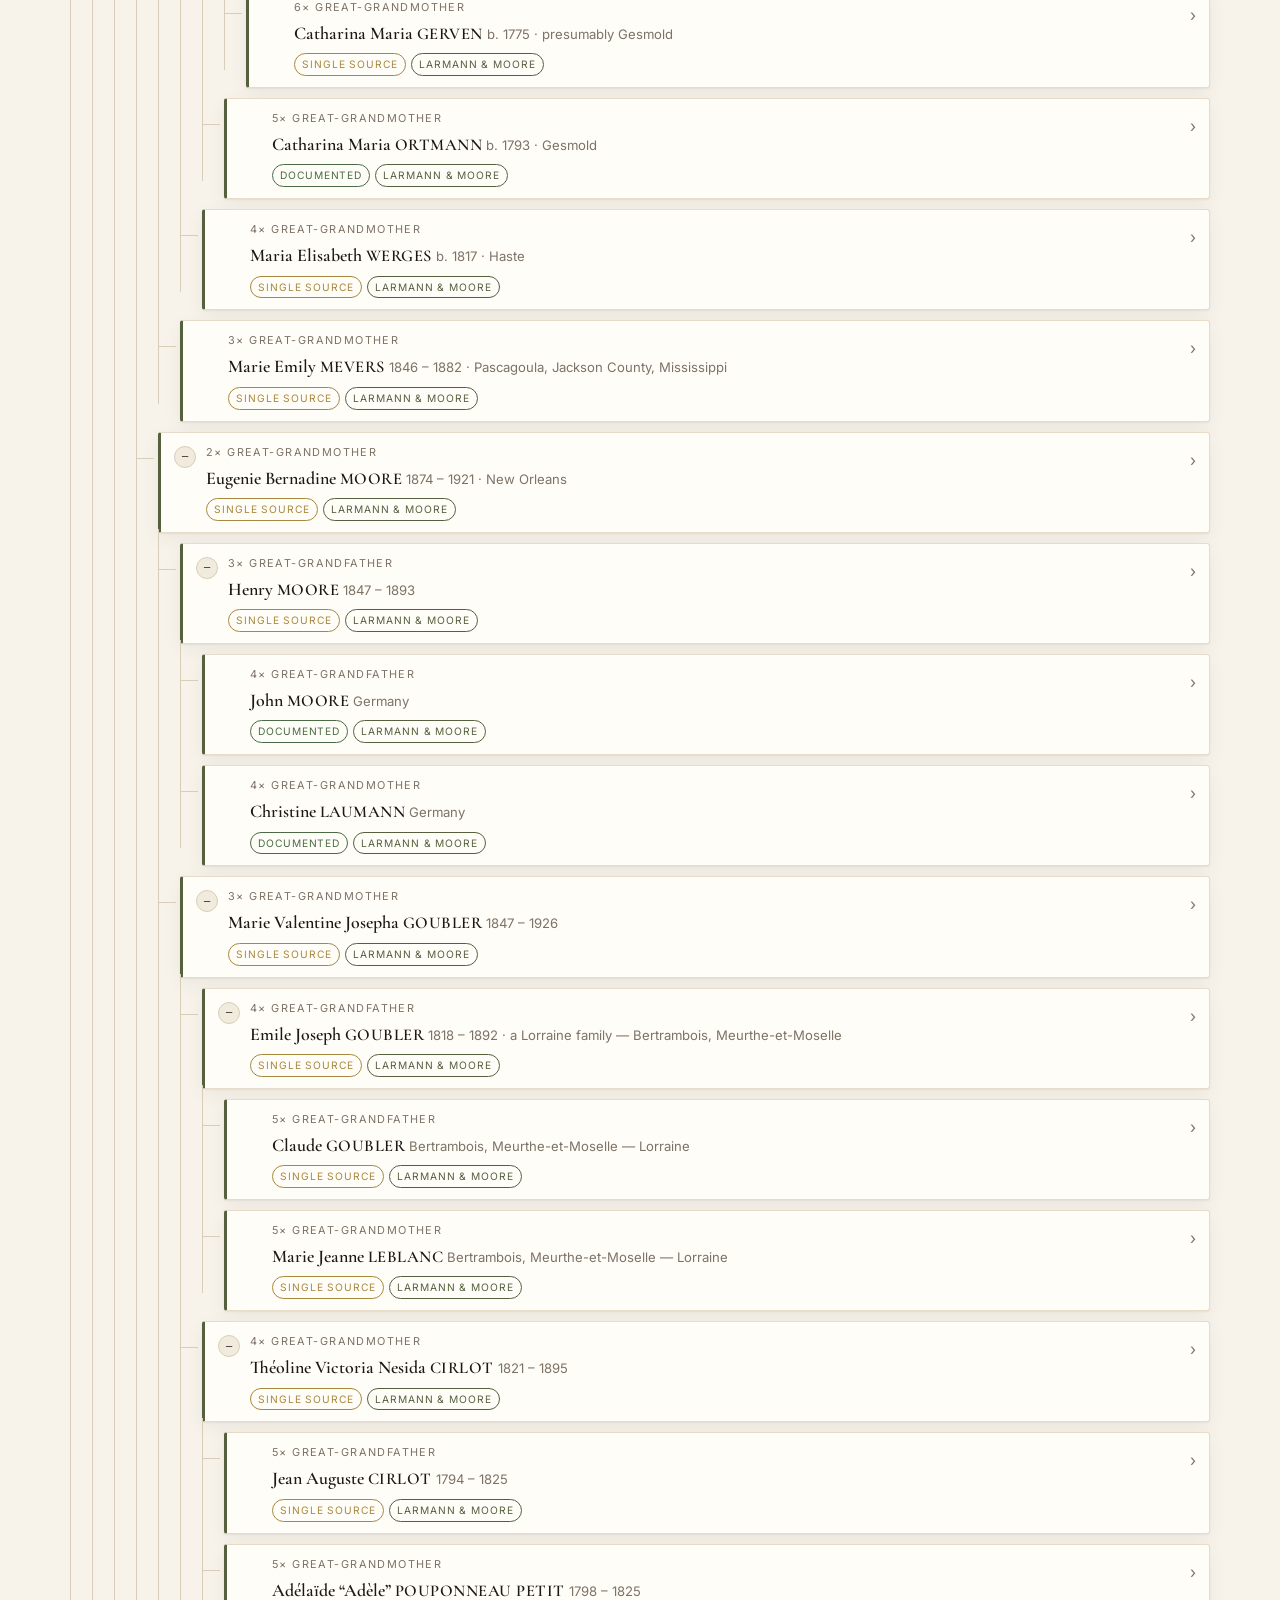
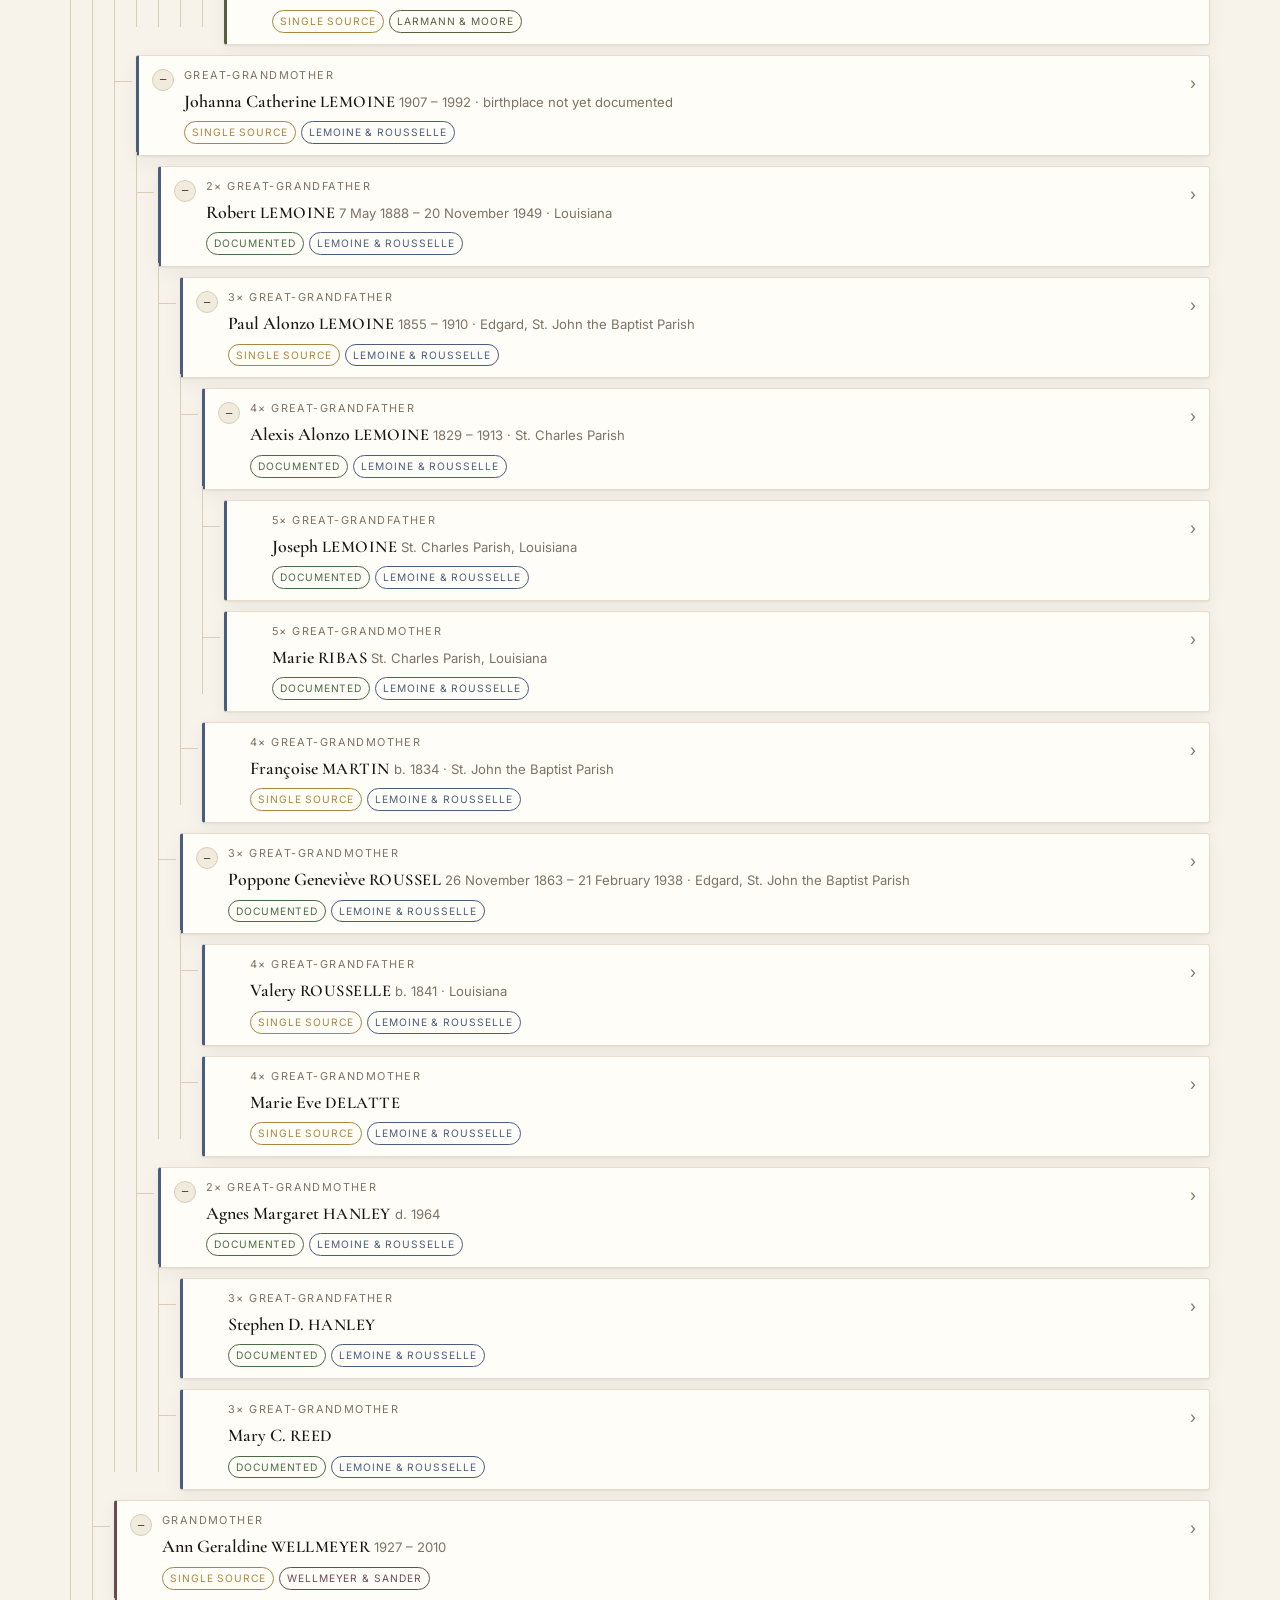
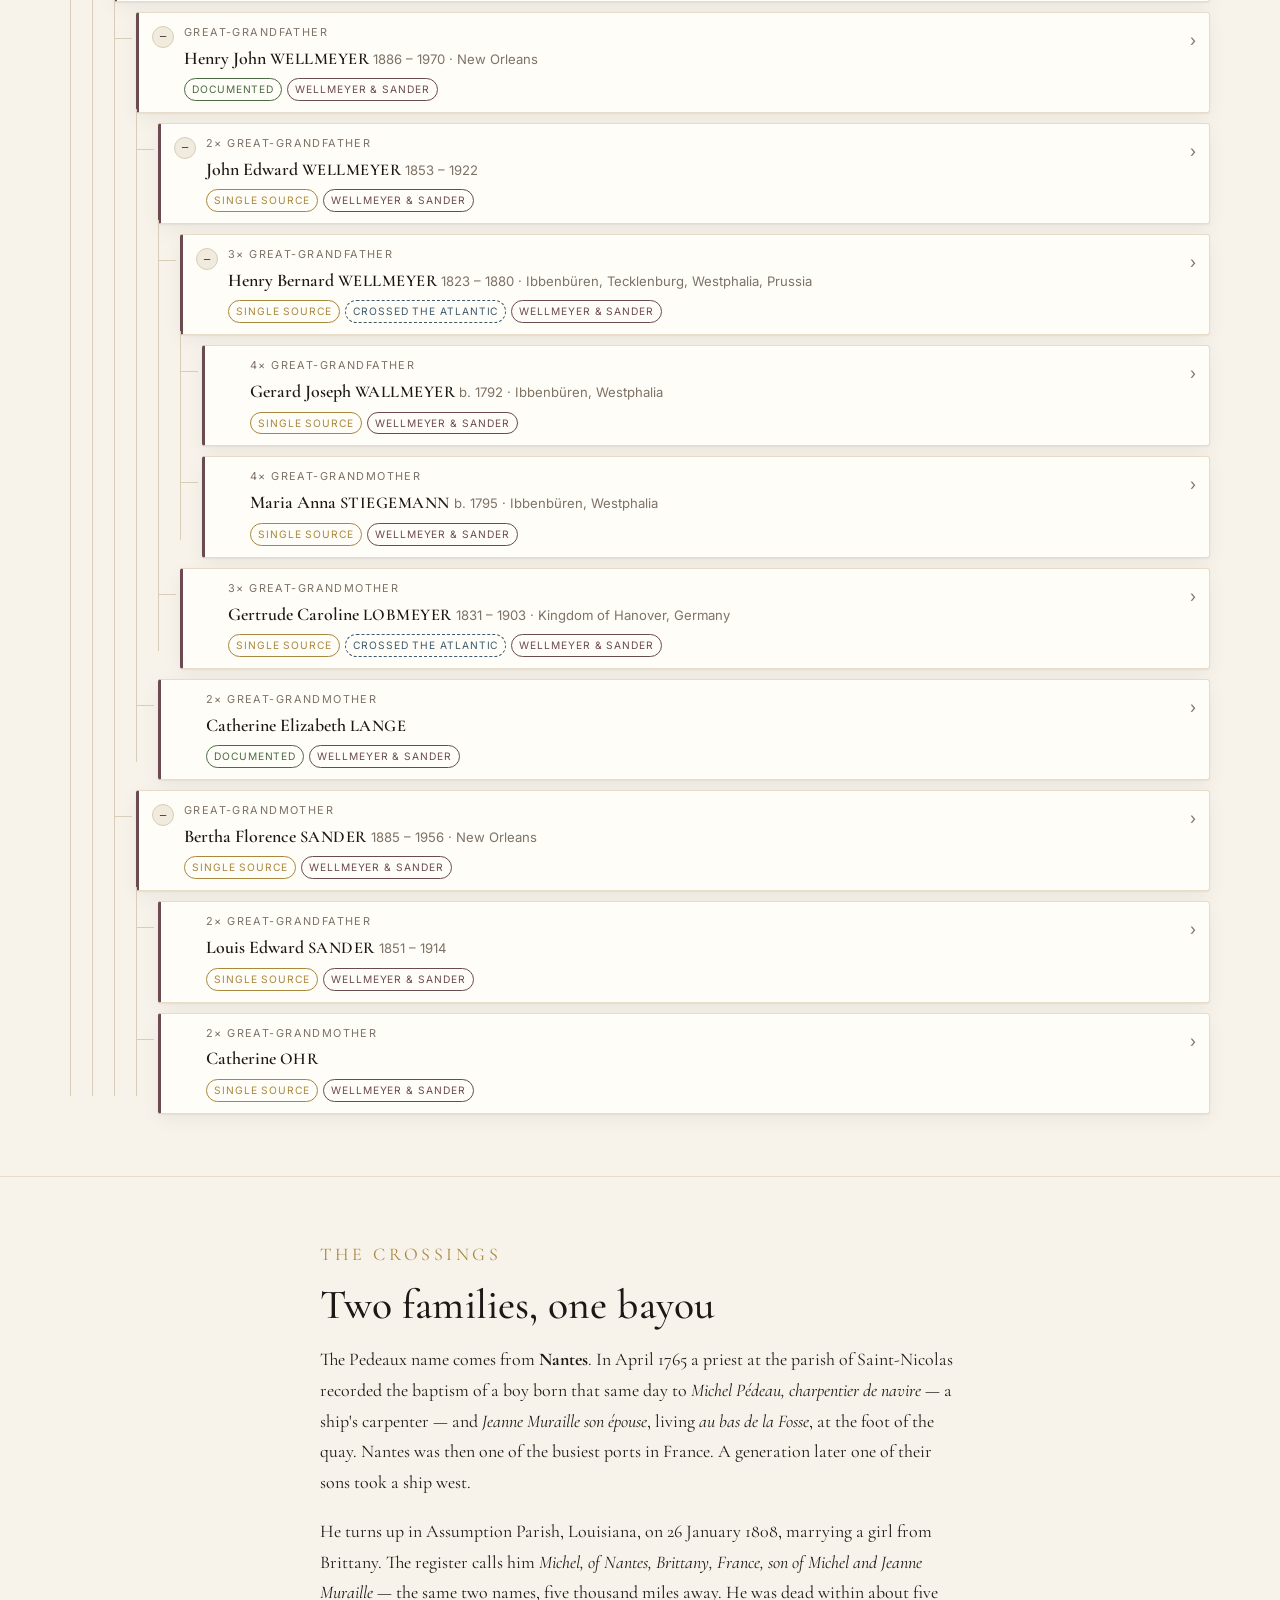
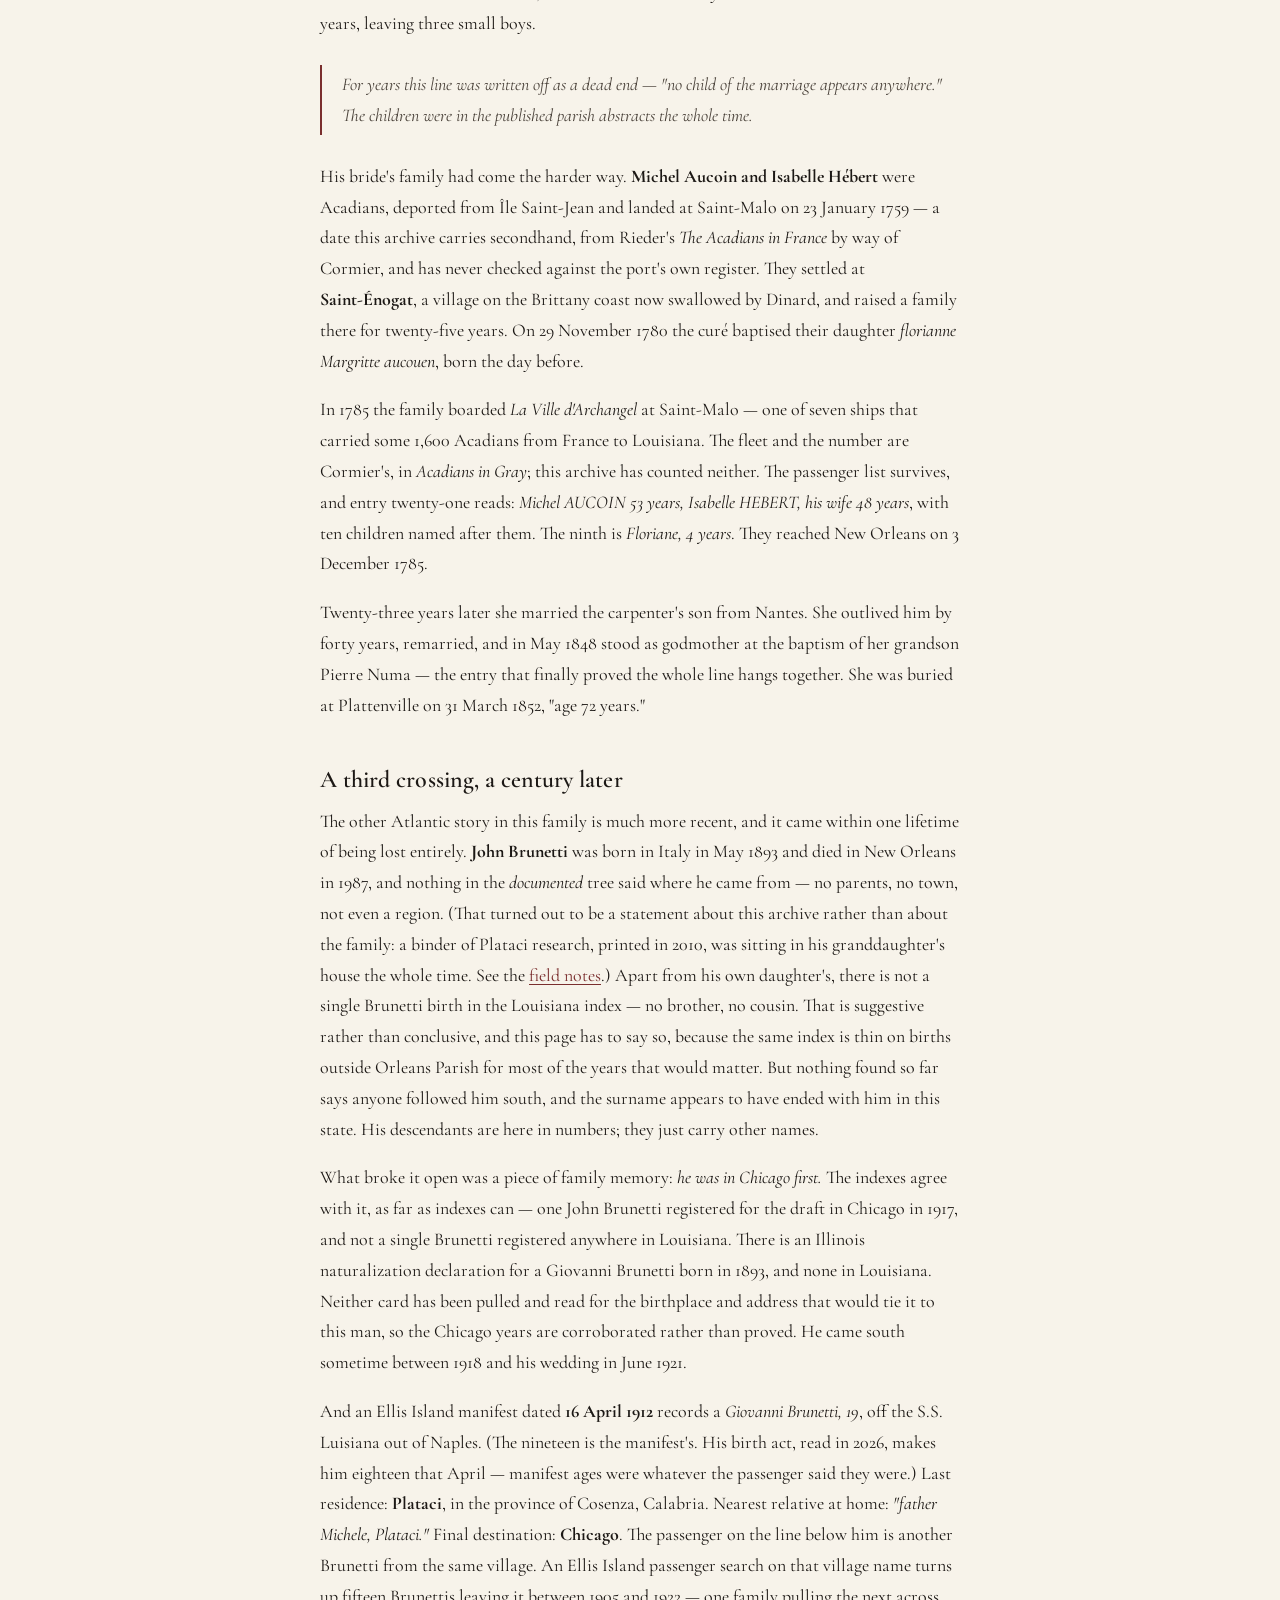
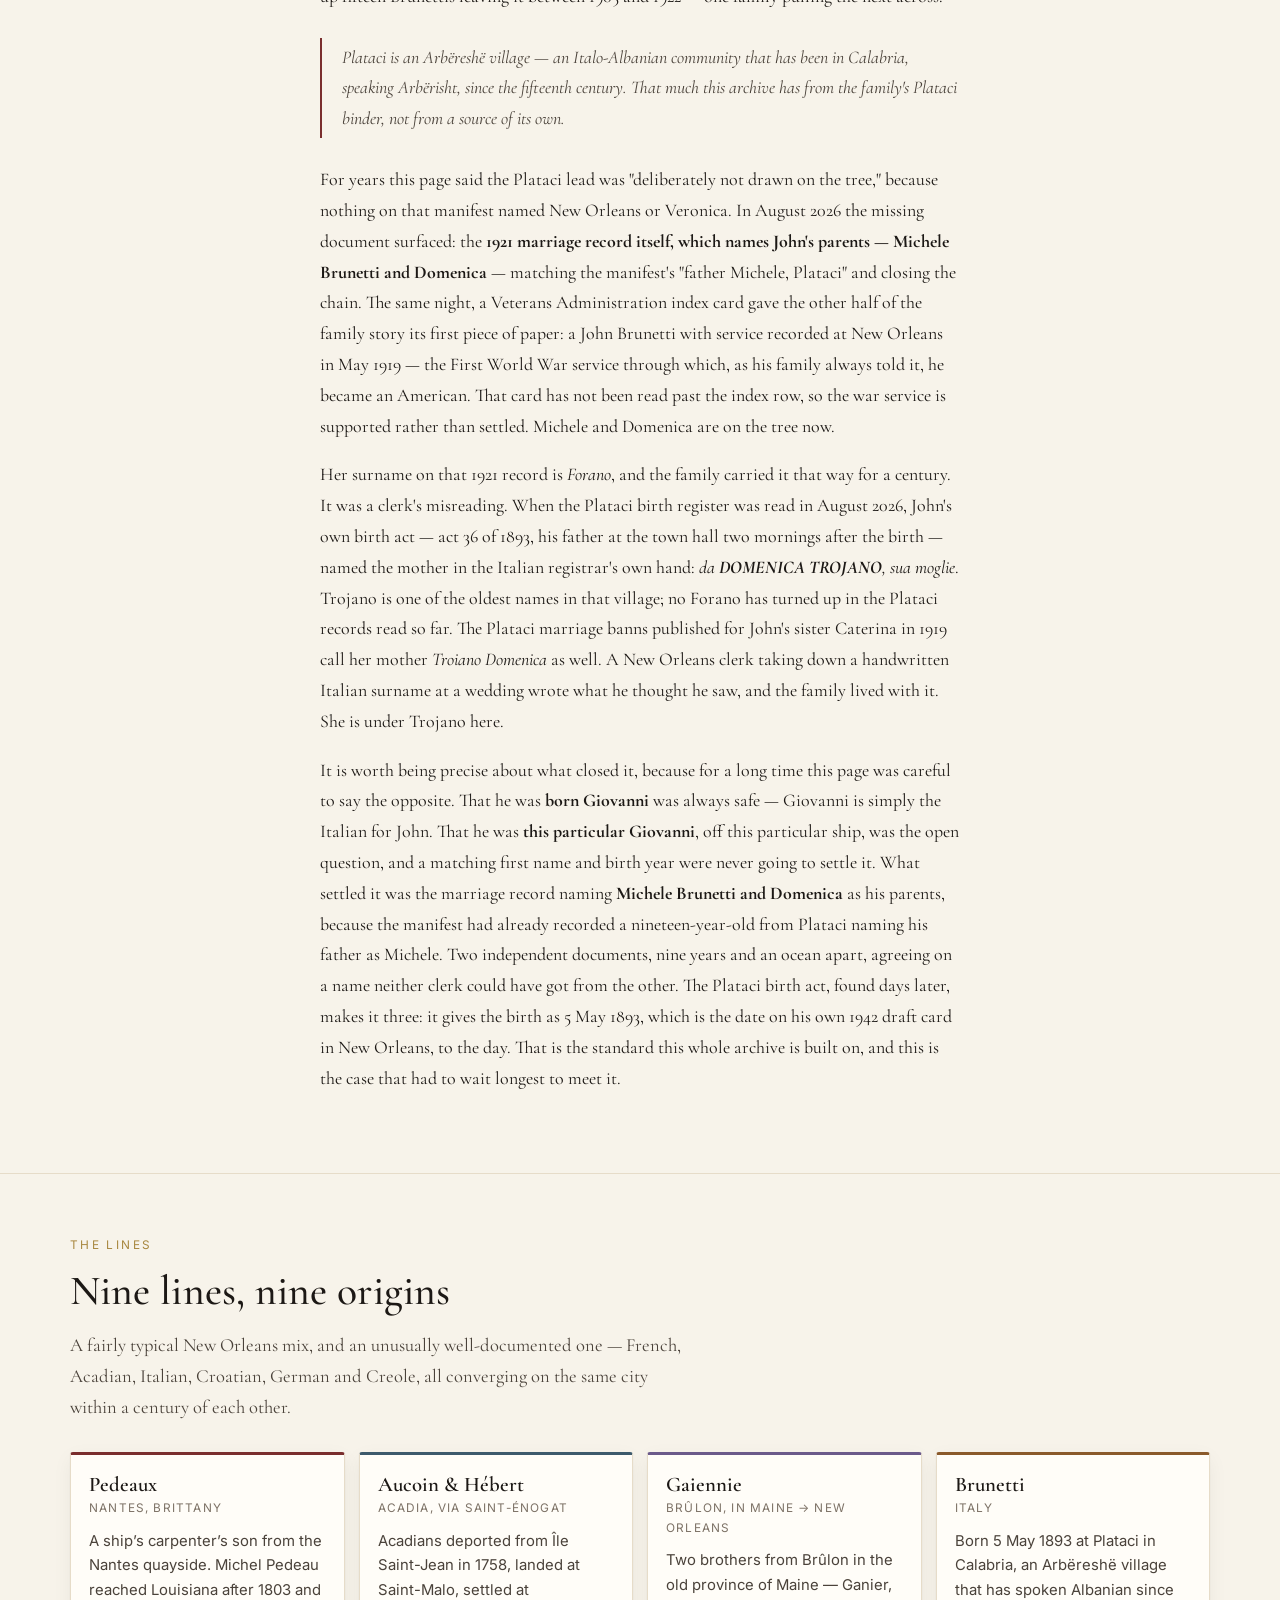
==== commit 5473e232: "Person 101 was misnamed for one day: the act says LAUMANN, not Loumann The page image was pulled the" ====
--- a/index.html
+++ b/index.html
@@ -15,7 +15,7 @@
 <link rel="preconnect" href="https://fonts.googleapis.com">
 <link rel="preconnect" href="https://fonts.gstatic.com" crossorigin>
 <link href="https://fonts.googleapis.com/css2?family=Cormorant+Garamond:ital,wght@0,400;0,500;0,600;1,400&family=Inter:wght@400;500;600&display=swap" rel="stylesheet">
-<link rel="stylesheet" href="assets/css/styles.css?v=20260814g">
+<link rel="stylesheet" href="assets/css/styles.css?v=20260814h">
 </head>
 <body>
 
@@ -548,7 +548,7 @@
   <div class="panel__body" id="panel-body"></div>
 </aside>
 
-<script src="assets/js/data.js?v=20260814g"></script>
-<script src="assets/js/app.js?v=20260814g"></script>
+<script src="assets/js/data.js?v=20260814h"></script>
+<script src="assets/js/app.js?v=20260814h"></script>
 </body>
 </html>
